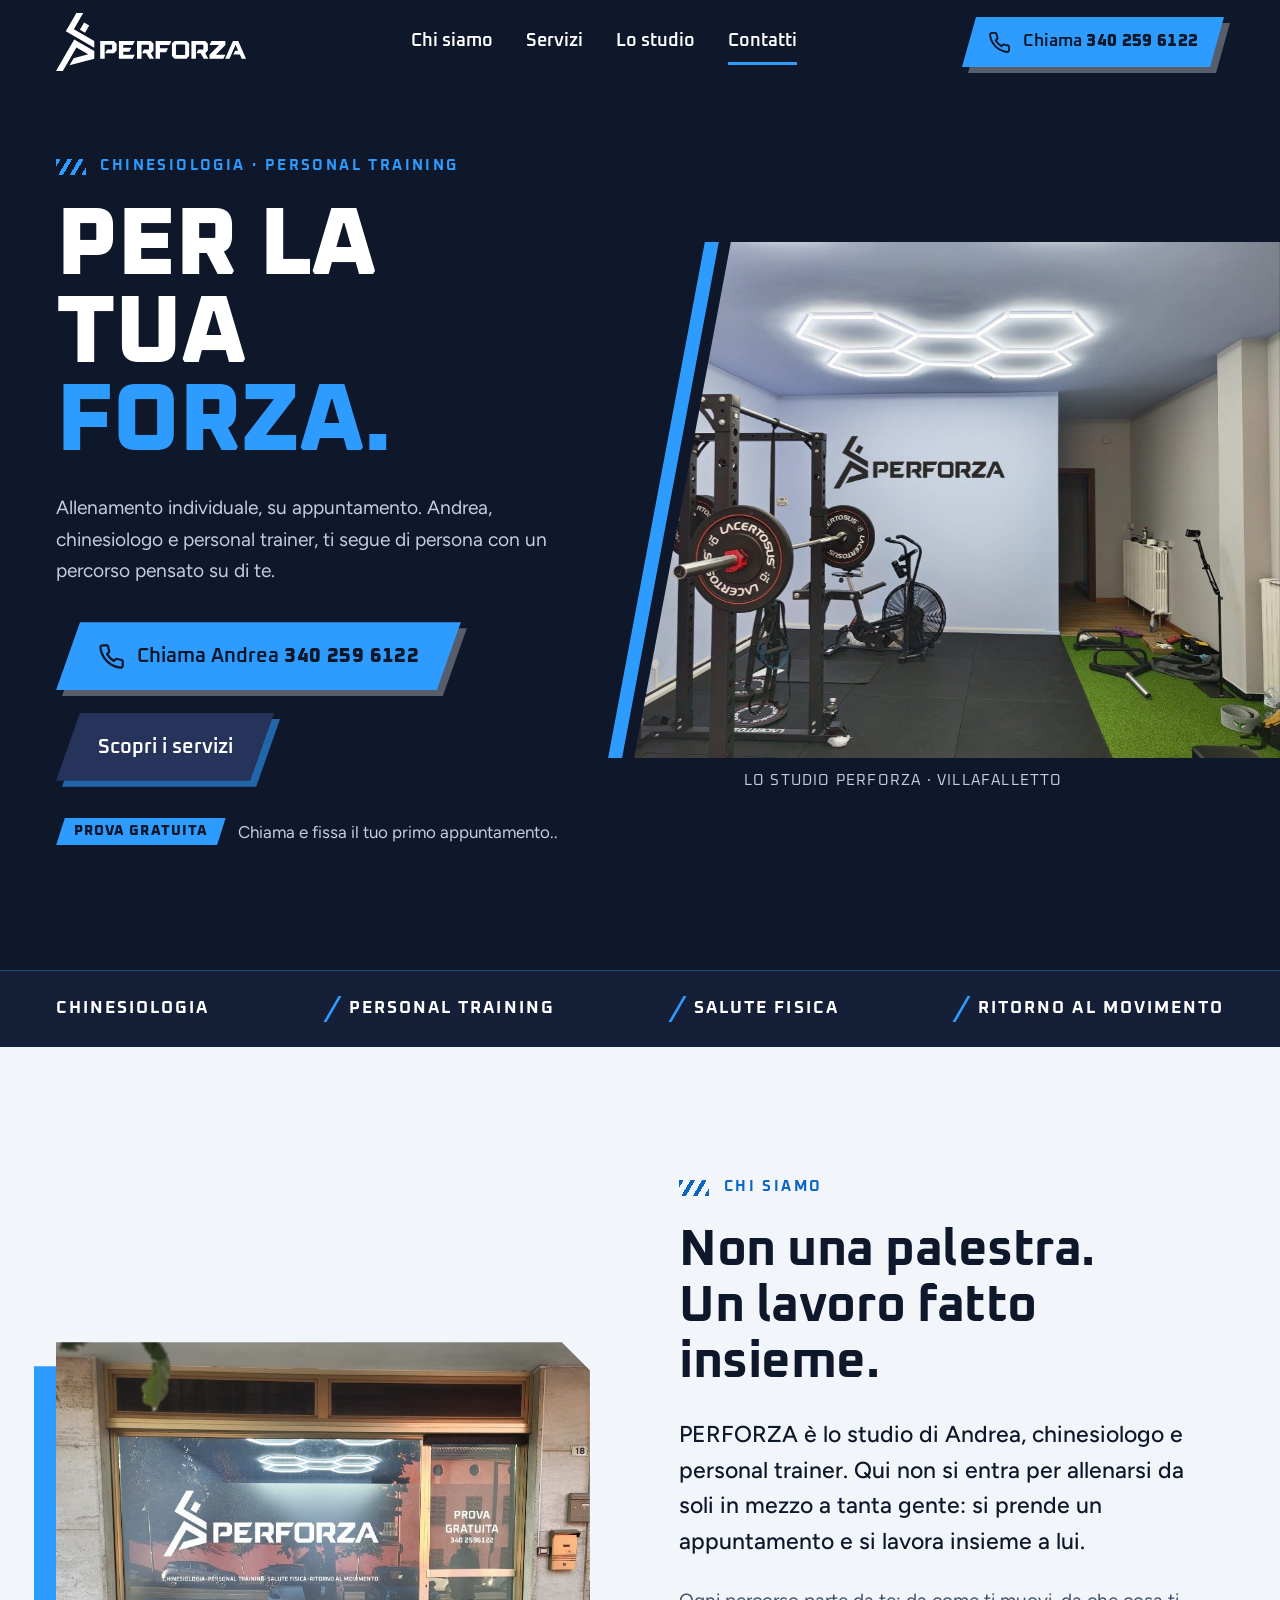
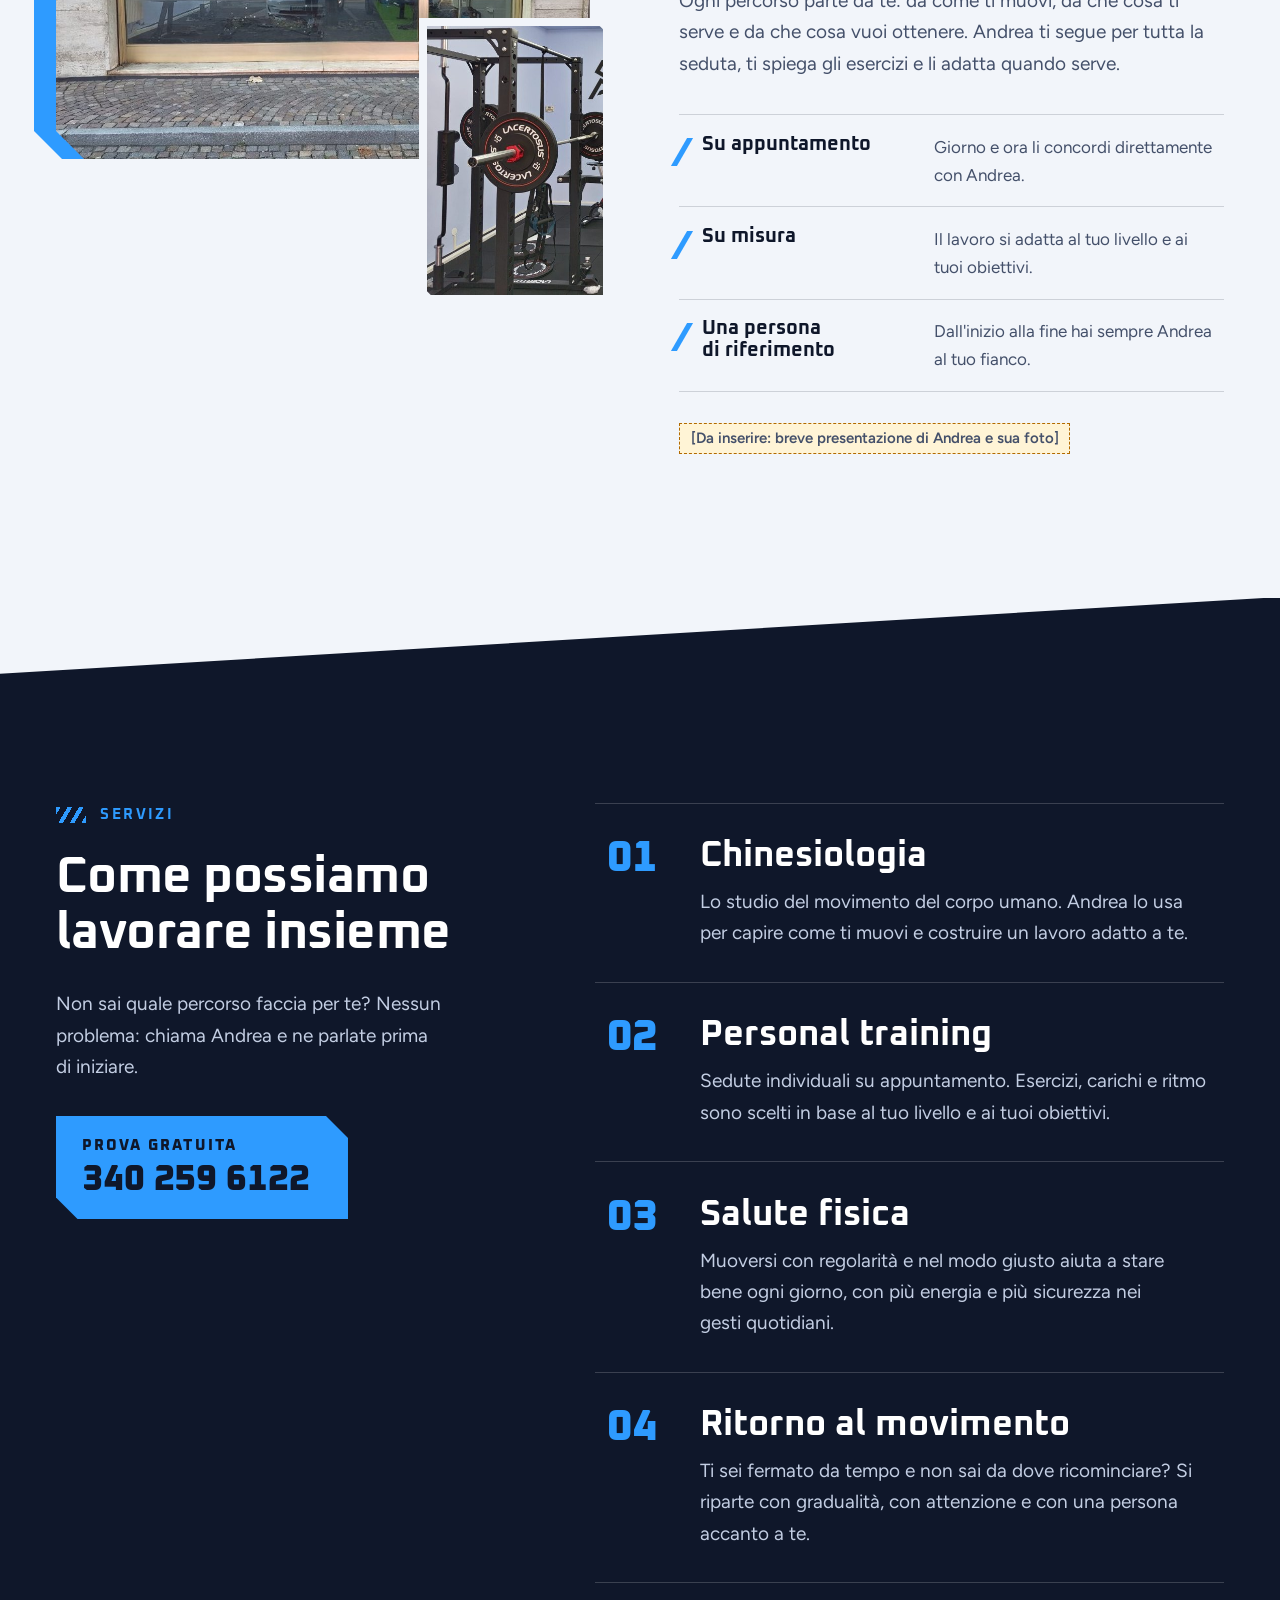
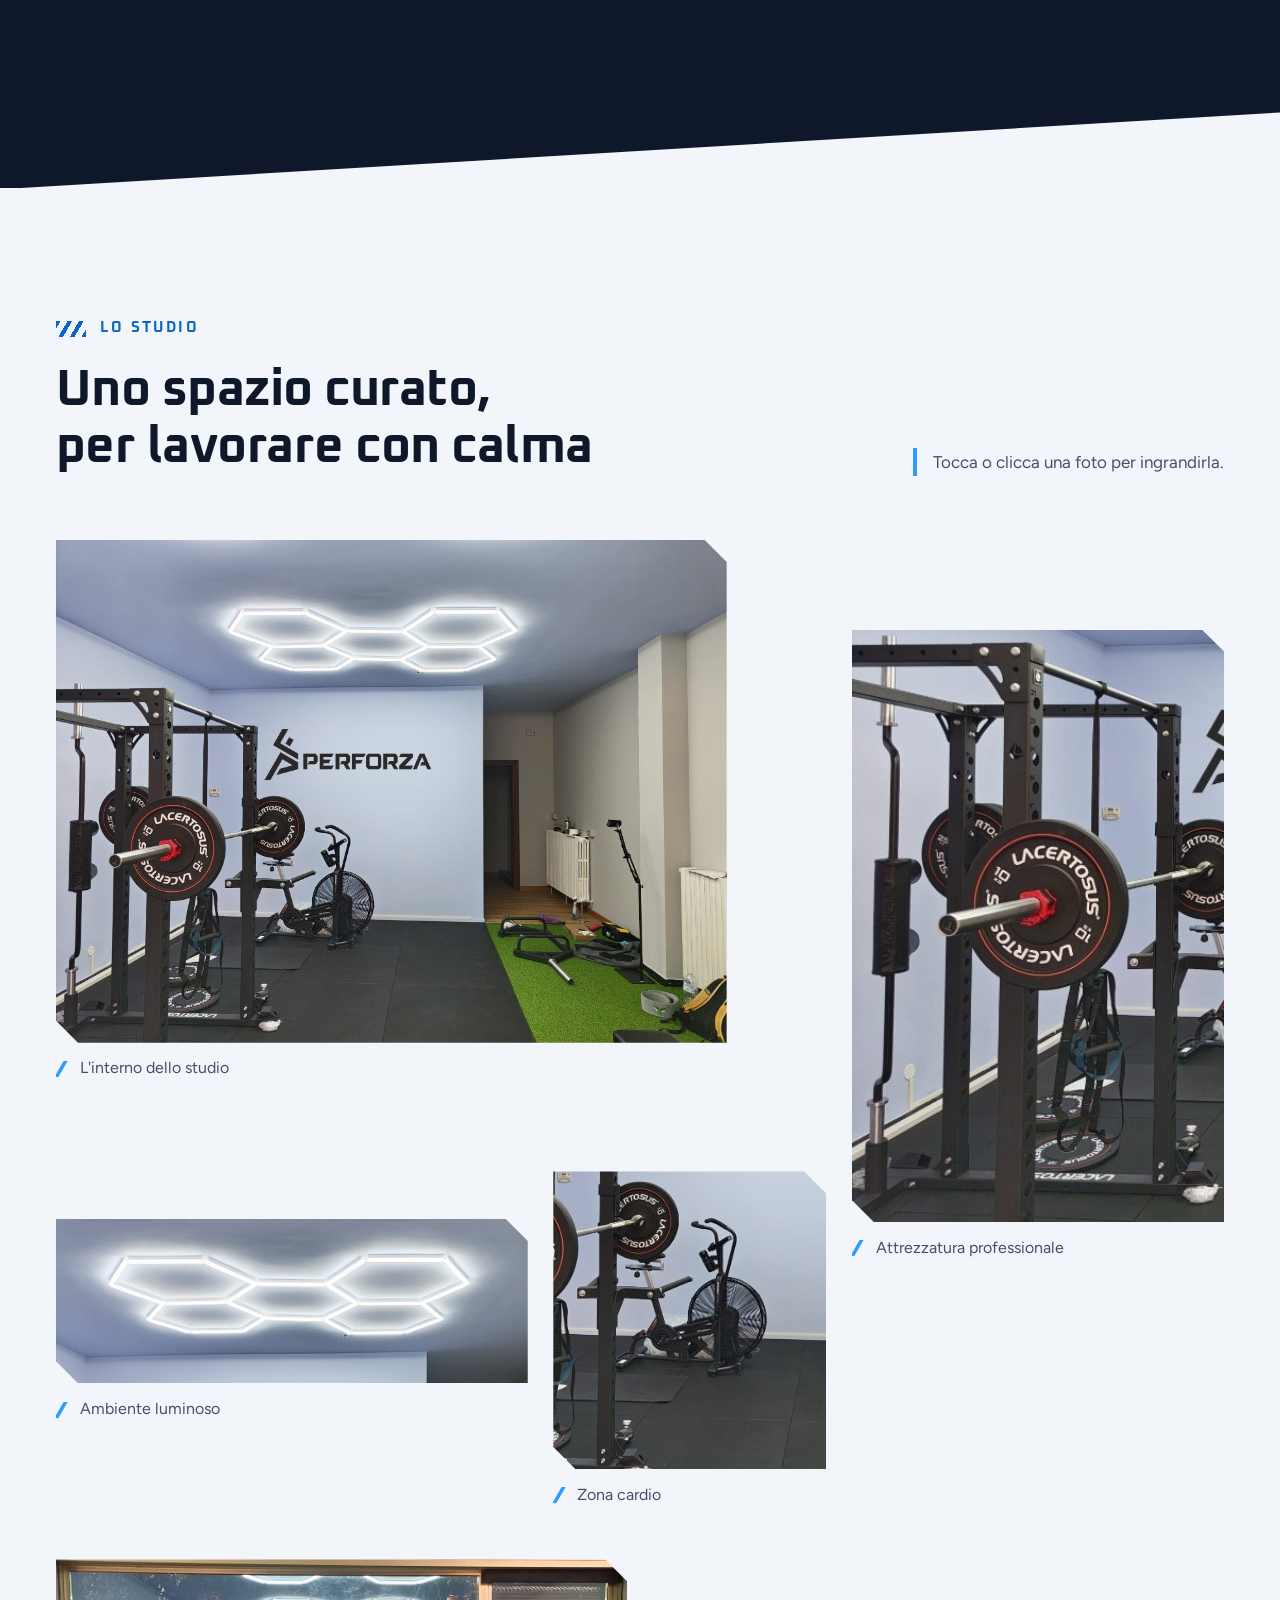
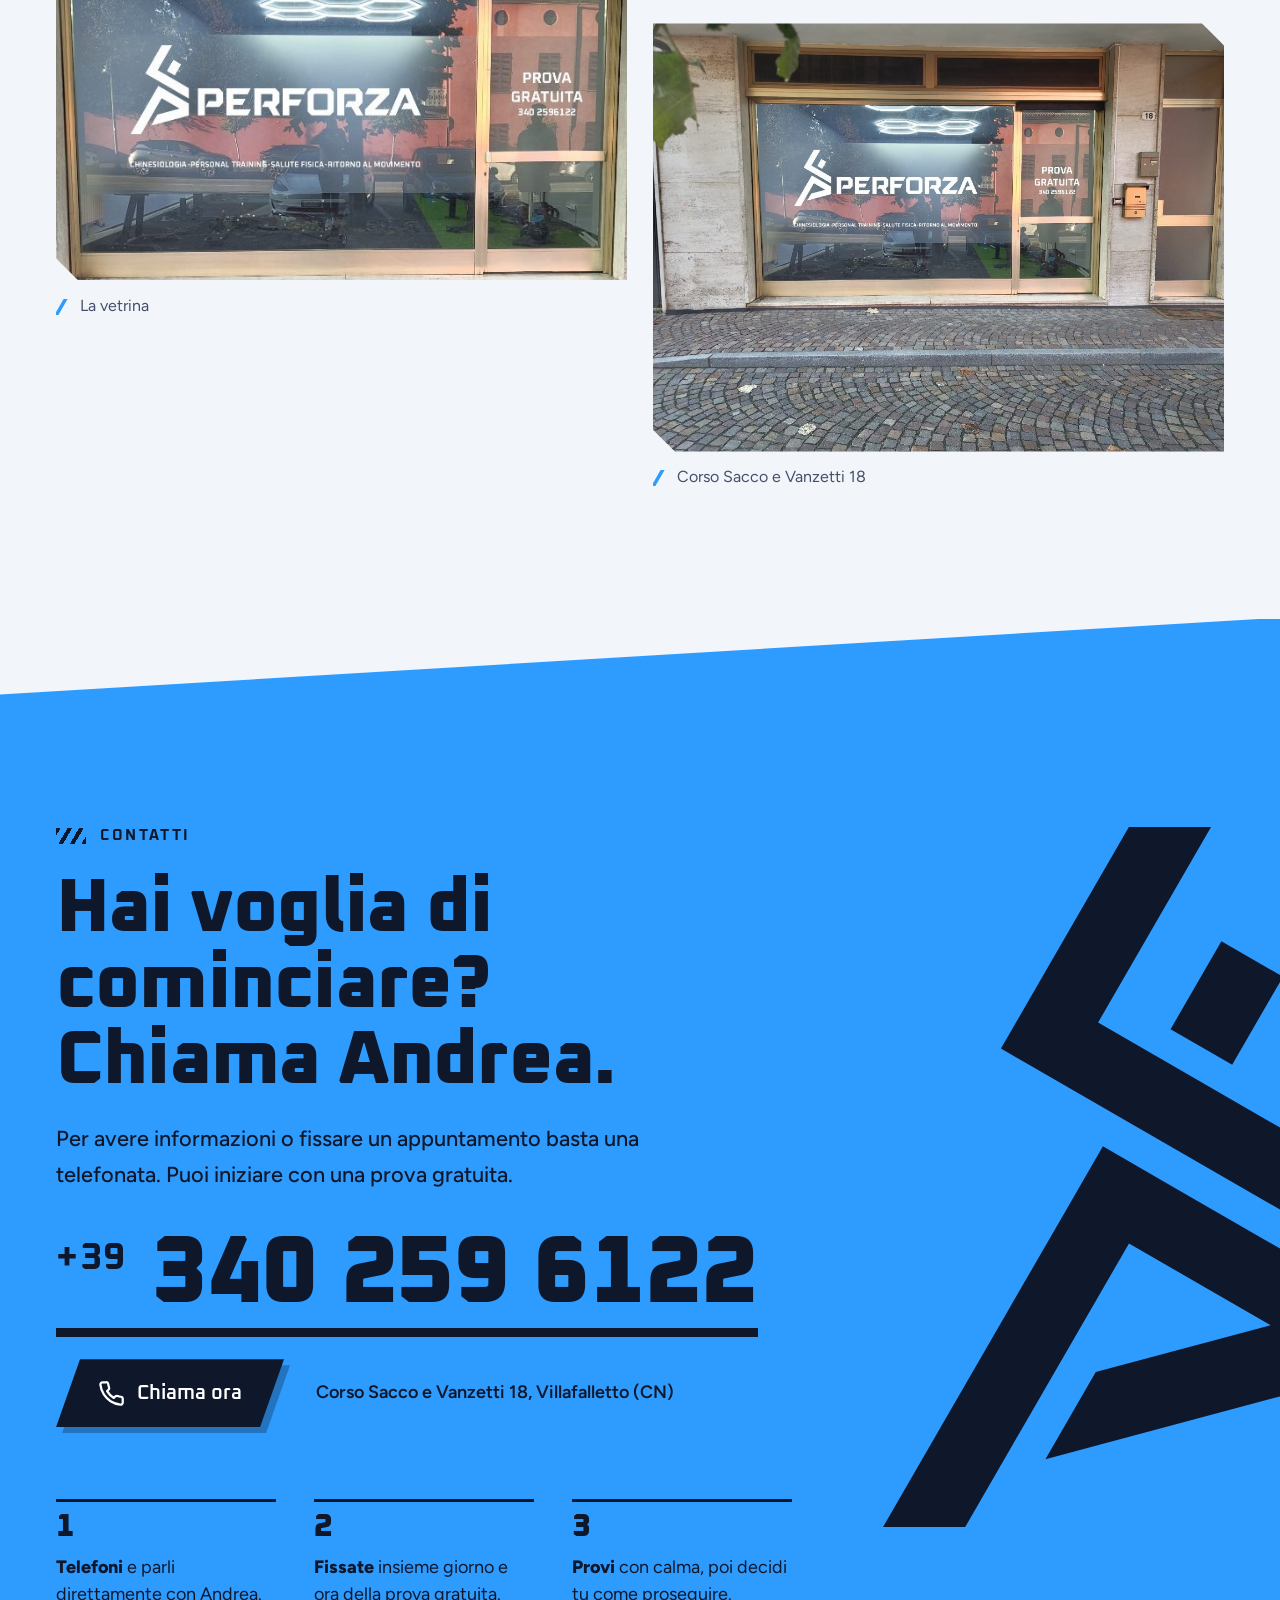
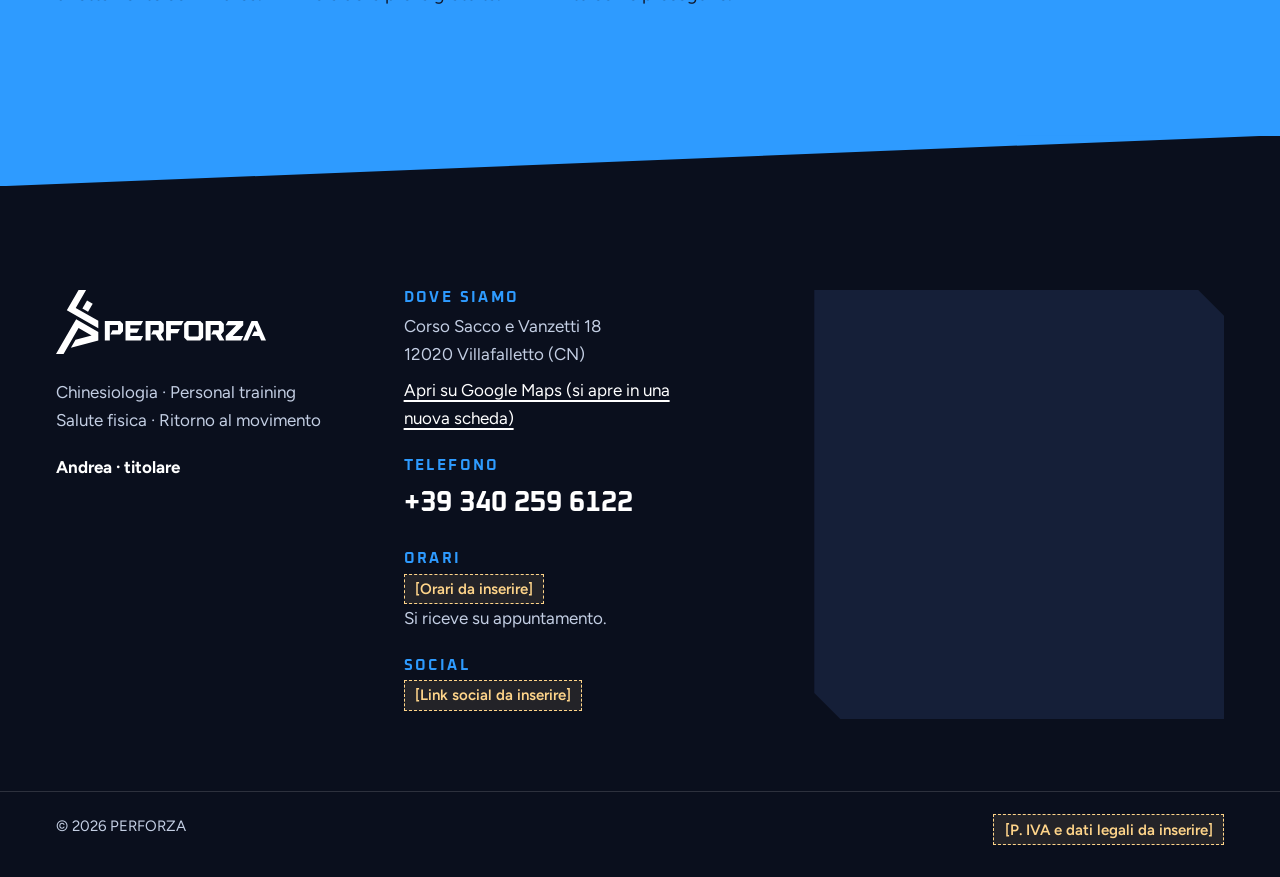
==== perforza-website/index.html @ 259f05bd "TEST Auto Upload - Cloudflare" ====
<!DOCTYPE html>
<html lang="it">
<head>
  <meta charset="utf-8">
  <meta name="viewport" content="width=device-width, initial-scale=1">

  <title>PERFORZA · Personal training e chinesiologia a Villafalletto (CN)</title>
  <meta name="description" content="PERFORZA è lo studio di Andrea, chinesiologo e personal trainer a Villafalletto (CN). Allenamento individuale su appuntamento. Chiama il 340 259 6122 per una prova gratuita.">
  <meta name="theme-color" content="#0F172A">

  <!-- Open Graph. TODO: quando il sito è online, sostituire con l'indirizzo completo (https://...) dell'immagine -->
  <meta property="og:type" content="website">
  <meta property="og:locale" content="it_IT">
  <meta property="og:site_name" content="PERFORZA">
  <meta property="og:title" content="PERFORZA · Personal training e chinesiologia a Villafalletto">
  <meta property="og:description" content="Allenamento individuale su appuntamento con Andrea. Chiama il 340 259 6122 per una prova gratuita.">
  <meta property="og:image" content="assets/images/interno-completo.jpg">

  <script>document.documentElement.classList.add("js");</script>
  <link rel="icon" type="image/svg+xml" href="assets/icons/favicon.svg">

  <!-- Font in locale (Oxanium = font del marchio, Figtree = testi lunghi) -->
  <link rel="stylesheet" href="css/style.css">

  <!-- Dati strutturati per Google: contengono SOLO informazioni presenti sul biglietto da visita -->
  <script type="application/ld+json">
  {
    "@context": "https://schema.org",
    "@type": "LocalBusiness",
    "name": "PERFORZA",
    "description": "Chinesiologia, personal training, salute fisica e ritorno al movimento.",
    "telephone": "+39 340 259 6122",
    "address": {
      "@type": "PostalAddress",
      "streetAddress": "Corso Sacco e Vanzetti 18",
      "postalCode": "12020",
      "addressLocality": "Villafalletto",
      "addressRegion": "CN",
      "addressCountry": "IT"
    }
  }
  </script>
</head>

<body>
  <a class="skip-link" href="#contenuto">Vai al contenuto</a>

  <!-- ============================================================
       INTESTAZIONE
       ============================================================ -->
  <header class="site-header" id="site-header">
    <div class="site-header__inner container">
      <a class="site-header__logo" href="#top" aria-label="PERFORZA – torna all'inizio della pagina">
        <img src="assets/images/logo-full-white.svg" alt="PERFORZA" width="212" height="65">
      </a>

      <nav class="site-nav" id="site-nav" aria-label="Menu principale">
        <ul class="site-nav__list">
          <li><a href="#chi-sono">Chi siamo</a></li>
          <li><a href="#servizi">Servizi</a></li>
          <li><a href="#galleria">Lo studio</a></li>
          <li><a href="#contatti">Contatti</a></li>
        </ul>
      </nav>

      <a class="site-header__call btn btn--small" href="tel:+393402596122">
        <svg class="icon" viewBox="0 0 24 24" aria-hidden="true"><path d="M22 16.92v3a2 2 0 0 1-2.18 2 19.79 19.79 0 0 1-8.63-3.07 19.5 19.5 0 0 1-6-6 19.79 19.79 0 0 1-3.07-8.67A2 2 0 0 1 4.11 2h3a2 2 0 0 1 2 1.72c.13.96.36 1.9.7 2.81a2 2 0 0 1-.45 2.11L8.09 9.91a16 16 0 0 0 6 6l1.27-1.27a2 2 0 0 1 2.11-.45c.91.34 1.85.57 2.81.7A2 2 0 0 1 22 16.92z"/></svg>
        <span>Chiama <strong>340 259 6122</strong></span>
      </a>

      <button class="menu-toggle" type="button" aria-expanded="false" aria-controls="site-nav">
        <span class="menu-toggle__label">Menu</span>
        <span class="menu-toggle__bars" aria-hidden="true"><i></i><i></i></span>
      </button>
    </div>
  </header>

  <main id="contenuto">

    <!-- ============================================================
         01 · HERO
         ============================================================ -->
    <section class="hero" id="top" aria-labelledby="hero-title">
      <div class="hero__inner container">

        <div class="hero__text">
          <p class="eyebrow hero__anim" style="--d:.1s">Chinesiologia · Personal training</p>

          <h1 class="hero__title" id="hero-title">
            <span class="visually-hidden">PERFORZA – </span>
            <span class="hero__line hero__anim" style="--d:.2s">Per la</span>
            <span class="hero__line hero__anim" style="--d:.3s">tua</span>
            <span class="hero__line hero__line--accent hero__anim" style="--d:.4s">forza.</span>
          </h1>

          <p class="hero__lead hero__anim" style="--d:.55s">
            Allenamento individuale, su appuntamento. Andrea, chinesiologo e personal trainer,
            ti segue di persona con un percorso pensato su di te.
          </p>

          <div class="hero__actions hero__anim" style="--d:.7s">
            <a class="btn btn--primary btn--large" href="tel:+393402596122">
              <svg class="icon" viewBox="0 0 24 24" aria-hidden="true"><path d="M22 16.92v3a2 2 0 0 1-2.18 2 19.79 19.79 0 0 1-8.63-3.07 19.5 19.5 0 0 1-6-6 19.79 19.79 0 0 1-3.07-8.67A2 2 0 0 1 4.11 2h3a2 2 0 0 1 2 1.72c.13.96.36 1.9.7 2.81a2 2 0 0 1-.45 2.11L8.09 9.91a16 16 0 0 0 6 6l1.27-1.27a2 2 0 0 1 2.11-.45c.91.34 1.85.57 2.81.7A2 2 0 0 1 22 16.92z"/></svg>
              <span>Chiama Andrea <strong>340 259 6122</strong></span>
            </a>
            <a class="btn btn--ghost btn--large" href="#servizi">Scopri i servizi</a>
          </div>

          <p class="hero__note hero__anim" style="--d:.85s">
            <span class="tag">Prova gratuita</span>
            Chiama e fissa il tuo primo appuntamento..
          </p>
        </div>

        <figure class="hero__media hero__anim hero__anim--media" style="--d:.3s">
          <div class="hero__frame">
            <img src="assets/images/interno-completo.jpg"
                 alt="L'interno dello studio PERFORZA: pareti chiare con il logo, rack con bilanciere, bike ad aria e luci esagonali a soffitto"
                 width="1030" height="772" fetchpriority="high">
          </div>
          <figcaption>Lo studio PERFORZA · Villafalletto</figcaption>
        </figure>
      </div>
    </section>

    <!-- Fascia con le 4 aree di lavoro (dal biglietto da visita) -->
    <div class="strip" aria-label="Di cosa ci occupiamo">
      <ul class="strip__list container">
        <li>Chinesiologia</li>
        <li>Personal training</li>
        <li>Salute fisica</li>
        <li>Ritorno al movimento</li>
      </ul>
    </div>

    <!-- ============================================================
         02 · CHI SIAMO
         ============================================================ -->
    <section class="section about" id="chi-sono" aria-labelledby="about-title">
      <div class="container about__grid">

        <div class="about__media">
          <figure class="about__photo about__photo--main frame reveal-img">
            <img src="assets/images/esterno-ingresso.jpg"
                 alt="La vetrina dello studio PERFORZA in Corso Sacco e Vanzetti 18, con il logo sul vetro e la scritta Prova gratuita"
                 width="820" height="640" loading="lazy">
          </figure>
          <figure class="about__photo about__photo--inset frame reveal-img" style="--delay:.15s">
            <img src="assets/images/dettaglio-rack.jpg"
                 alt="Dettaglio del rack con un bilanciere e i dischi dello studio"
                 width="350" height="557" loading="lazy">
          </figure>
          <span class="about__stripe" aria-hidden="true"></span>
        </div>

        <div class="about__text">
          <p class="eyebrow reveal">Chi siamo</p>
          <h2 class="section-title reveal" id="about-title">Non una palestra.<br>Un lavoro fatto insieme.</h2>

          <p class="lead reveal">
            PERFORZA è lo studio di Andrea, chinesiologo e personal trainer.
            Qui non si entra per allenarsi da soli in mezzo a tanta gente:
            si prende un appuntamento e si lavora insieme a lui.
          </p>
          <p class="reveal">
            Ogni percorso parte da te: da come ti muovi, da che cosa ti serve e da che cosa
            vuoi ottenere. Andrea ti segue per tutta la seduta, ti spiega gli esercizi e li adatta quando serve.
          </p>

          <ul class="principles">
            <li class="reveal">
              <h3>Su appuntamento</h3>
              <p>Giorno e ora li concordi direttamente con Andrea.</p>
            </li>
            <li class="reveal">
              <h3>Su misura</h3>
              <p>Il lavoro si adatta al tuo livello e ai tuoi obiettivi.</p>
            </li>
            <li class="reveal">
              <h3>Una persona di riferimento</h3>
              <p>Dall'inizio alla fine hai sempre Andrea al tuo fianco.</p>
            </li>
          </ul>

          <!-- PLACEHOLDER: sostituire con la presentazione di Andrea e una sua foto (formazione, esperienza) -->
          <p class="placeholder reveal">[Da inserire: breve presentazione di Andrea e sua foto]</p>
        </div>
      </div>
    </section>

    <!-- ============================================================
         03 · SERVIZI
         ============================================================ -->
    <section class="section services cut-top cut-bottom" id="servizi" aria-labelledby="services-title">
      <div class="container services__grid">

        <div class="services__intro">
          <p class="eyebrow reveal">Servizi</p>
          <h2 class="section-title reveal" id="services-title">Come possiamo lavorare insieme</h2>
          <p class="reveal">
            Non sai quale percorso faccia per te? Nessun problema:
            chiama Andrea e ne parlate prima di iniziare.
          </p>
          <a class="services__trial reveal" href="tel:+393402596122">
            <span class="services__trial-label">Prova gratuita</span>
            <span class="services__trial-number">340 259 6122</span>
          </a>
        </div>

        <!-- NOTA: i testi dei servizi sono bozze generali. Da verificare/modificare con Andrea. -->
        <ol class="services__list">
          <li class="service reveal">
            <span class="service__num" aria-hidden="true">01</span>
            <div class="service__body">
              <h3>Chinesiologia</h3>
              <p>Lo studio del movimento del corpo umano. Andrea lo usa per capire come ti muovi e costruire un lavoro adatto a te.</p>
            </div>
          </li>
          <li class="service reveal">
            <span class="service__num" aria-hidden="true">02</span>
            <div class="service__body">
              <h3>Personal training</h3>
              <p>Sedute individuali su appuntamento. Esercizi, carichi e ritmo sono scelti in base al tuo livello e ai tuoi obiettivi.</p>
            </div>
          </li>
          <li class="service reveal">
            <span class="service__num" aria-hidden="true">03</span>
            <div class="service__body">
              <h3>Salute fisica</h3>
              <p>Muoversi con regolarità e nel modo giusto aiuta a stare bene ogni giorno, con più energia e più sicurezza nei gesti quotidiani.</p>
            </div>
          </li>
          <li class="service reveal">
            <span class="service__num" aria-hidden="true">04</span>
            <div class="service__body">
              <h3>Ritorno al movimento</h3>
              <p>Ti sei fermato da tempo e non sai da dove ricominciare? Si riparte con gradualità, con attenzione e con una persona accanto a te.</p>
            </div>
          </li>
        </ol>
      </div>
    </section>

    <!-- ============================================================
         04 · GALLERIA
         ============================================================ -->
    <section class="section gallery" id="galleria" aria-labelledby="gallery-title">
      <div class="container">
        <header class="gallery__head">
          <div>
            <p class="eyebrow reveal">Lo studio</p>
            <h2 class="section-title reveal" id="gallery-title">Uno spazio curato,<br>per lavorare con calma</h2>
          </div>
          <p class="gallery__hint reveal">Tocca o clicca una foto per ingrandirla.</p>
        </header>

        <ul class="gallery__grid">
          <li class="g-item g-item--1 reveal-img">
            <button class="g-btn" type="button" data-type="image"
                    data-src="assets/images/interno-completo.jpg"
                    data-caption="L'interno dello studio PERFORZA">
              <img src="assets/images/interno-completo.jpg" alt="Interno dello studio: rack, bike ad aria, logo sulla parete e luci a soffitto" width="1030" height="772" loading="lazy">
              <span class="g-btn__label">Ingrandisci</span>
            </button>
            <p class="g-caption">L'interno dello studio</p>
          </li>

          <li class="g-item g-item--2 reveal-img" style="--delay:.1s">
            <button class="g-btn" type="button" data-type="image"
                    data-src="assets/images/dettaglio-rack.jpg"
                    data-caption="Il rack con bilanciere e dischi">
              <img src="assets/images/dettaglio-rack.jpg" alt="Il rack con un bilanciere carico di dischi" width="350" height="557" loading="lazy">
              <span class="g-btn__label">Ingrandisci</span>
            </button>
            <p class="g-caption">Attrezzatura professionale</p>
          </li>

          <li class="g-item g-item--3 reveal-img">
            <button class="g-btn" type="button" data-type="image"
                    data-src="assets/images/dettaglio-luci.jpg"
                    data-caption="Le luci esagonali a soffitto">
              <img src="assets/images/dettaglio-luci.jpg" alt="Le luci esagonali bianche sul soffitto dello studio" width="580" height="202" loading="lazy">
              <span class="g-btn__label">Ingrandisci</span>
            </button>
            <p class="g-caption">Ambiente luminoso</p>
          </li>

          <li class="g-item g-item--4 reveal-img" style="--delay:.1s">
            <button class="g-btn" type="button" data-type="image"
                    data-src="assets/images/dettaglio-airbike.jpg"
                    data-caption="La bike ad aria accanto al rack">
              <img src="assets/images/dettaglio-airbike.jpg" alt="La bike ad aria accanto al rack, sul pavimento in gomma" width="330" height="360" loading="lazy">
              <span class="g-btn__label">Ingrandisci</span>
            </button>
            <p class="g-caption">Zona cardio</p>
          </li>

          <li class="g-item g-item--5 reveal-img">
            <button class="g-btn" type="button" data-type="image"
                    data-src="assets/images/dettaglio-logo-vetrina.jpg"
                    data-caption="La vetrina con il logo PERFORZA">
              <img src="assets/images/dettaglio-logo-vetrina.jpg" alt="Il logo PERFORZA sulla vetrina, con le scritte Chinesiologia, Personal training, Salute fisica, Ritorno al movimento" width="650" height="365" loading="lazy">
              <span class="g-btn__label">Ingrandisci</span>
            </button>
            <p class="g-caption">La vetrina</p>
          </li>

          <li class="g-item g-item--6 reveal-img" style="--delay:.1s">
            <button class="g-btn" type="button" data-type="image"
                    data-src="assets/images/esterno-vetrina.jpg"
                    data-caption="L'ingresso in Corso Sacco e Vanzetti 18, Villafalletto">
              <img src="assets/images/esterno-vetrina.jpg" alt="L'ingresso dello studio in Corso Sacco e Vanzetti 18" width="1030" height="772" loading="lazy">
              <span class="g-btn__label">Ingrandisci</span>
            </button>
            <p class="g-caption">Corso Sacco e Vanzetti 18</p>
          </li>

          <!--
            VIDEO (modello pronto all'uso).
            1) Copia il file in assets/videos/ (meglio .mp4, formato H.264)
            2) Aggiungi una copertina in assets/images/
            3) Togli i commenti e correggi i testi. Si apre nella finestra ingrandita e si riproduce direttamente nella pagina.

          <li class="g-item g-item--video reveal-img">
            <button class="g-btn" type="button" data-type="video"
                    data-src="assets/videos/NOME-VIDEO.mp4"
                    data-caption="Descrizione del video">
              <img src="assets/images/COPERTINA-VIDEO.jpg" alt="Anteprima del video: descrizione" width="1280" height="720" loading="lazy">
              <span class="g-btn__label">Guarda il video</span>
            </button>
            <p class="g-caption">Descrizione del video</p>
          </li>
          -->
        </ul>
      </div>
    </section>

    <!-- ============================================================
         05 · CONTATTI
         ============================================================ -->
    <section class="section contact cut-top" id="contatti" aria-labelledby="contact-title">
      <img class="contact__symbol" src="assets/images/logo-symbol-navy.svg" alt="" width="84" height="128" aria-hidden="true">

      <div class="container contact__inner">
        <p class="eyebrow eyebrow--dark reveal">Contatti</p>
        <h2 class="contact__title reveal" id="contact-title">Hai voglia di cominciare? Chiama Andrea.</h2>
        <p class="contact__lead reveal">
          Per avere informazioni o fissare un appuntamento basta una telefonata.
          Puoi iniziare con una prova gratuita.
        </p>

        <a class="contact__number reveal" href="tel:+393402596122" aria-label="Chiama il numero +39 340 259 6122">
          <small>+39</small> 340 259 6122
        </a>

        <div class="contact__actions reveal">
          <a class="btn btn--dark btn--large" href="tel:+393402596122">
            <svg class="icon" viewBox="0 0 24 24" aria-hidden="true"><path d="M22 16.92v3a2 2 0 0 1-2.18 2 19.79 19.79 0 0 1-8.63-3.07 19.5 19.5 0 0 1-6-6 19.79 19.79 0 0 1-3.07-8.67A2 2 0 0 1 4.11 2h3a2 2 0 0 1 2 1.72c.13.96.36 1.9.7 2.81a2 2 0 0 1-.45 2.11L8.09 9.91a16 16 0 0 0 6 6l1.27-1.27a2 2 0 0 1 2.11-.45c.91.34 1.85.57 2.81.7A2 2 0 0 1 22 16.92z"/></svg>
            <span>Chiama ora</span>
          </a>
          <p class="contact__where">
            Corso Sacco e Vanzetti 18, Villafalletto (CN)
          </p>
        </div>

        <ol class="contact__steps reveal">
          <li><strong>Telefoni</strong> e parli direttamente con Andrea.</li>
          <li><strong>Fissate</strong> insieme giorno e ora della prova gratuita.</li>
          <li><strong>Provi</strong> con calma, poi decidi tu come proseguire.</li>
        </ol>
      </div>
    </section>

  </main>

  <!-- ============================================================
       06 · FOOTER
       ============================================================ -->
  <footer class="site-footer" id="footer">
    <div class="container site-footer__grid">

      <div class="site-footer__brand">
        <img src="assets/images/logo-full-white.svg" alt="PERFORZA" width="212" height="65" loading="lazy">
        <p>Chinesiologia · Personal training<br>Salute fisica · Ritorno al movimento</p>
        <p class="site-footer__owner">Andrea · titolare</p>
      </div>

      <div class="site-footer__info">
        <h2 class="site-footer__heading">Dove siamo</h2>
        <p>
          Corso Sacco e Vanzetti 18<br>
          12020 Villafalletto (CN)
        </p>
        <p>
          <a class="text-link" href="https://www.google.com/maps/search/?api=1&amp;query=Corso+Sacco+e+Vanzetti+18+12020+Villafalletto+CN" target="_blank" rel="noopener">Apri su Google Maps (si apre in una nuova scheda)</a>
        </p>

        <h2 class="site-footer__heading">Telefono</h2>
        <p><a class="text-link text-link--big" href="tel:+393402596122">+39 340 259 6122</a></p>

        <h2 class="site-footer__heading">Orari</h2>
        <!-- PLACEHOLDER: inserire gli orari reali -->
        <p><span class="placeholder">[Orari da inserire]</span><br>Si riceve su appuntamento.</p>

        <h2 class="site-footer__heading">Social</h2>
        <!-- PLACEHOLDER: inserire i link a Instagram / Facebook quando disponibili -->
        <p><span class="placeholder">[Link social da inserire]</span></p>
      </div>

      <div class="site-footer__map">
        <iframe
          title="Mappa: PERFORZA, Corso Sacco e Vanzetti 18, Villafalletto"
          src="https://www.google.com/maps?q=Corso+Sacco+e+Vanzetti+18,+12020+Villafalletto+CN&amp;output=embed"
          loading="lazy" referrerpolicy="no-referrer-when-downgrade" allowfullscreen></iframe>
      </div>
    </div>

    <div class="container site-footer__legal">
      <p>© <span id="year">2026</span> PERFORZA</p>
      <!-- PLACEHOLDER: inserire Partita IVA / dati legali -->
      <p><span class="placeholder">[P. IVA e dati legali da inserire]</span></p>
    </div>
  </footer>

  <!-- Barra di chiamata fissa, solo su smartphone -->
  <a class="call-bar" id="call-bar" href="tel:+393402596122">
    <svg class="icon" viewBox="0 0 24 24" aria-hidden="true"><path d="M22 16.92v3a2 2 0 0 1-2.18 2 19.79 19.79 0 0 1-8.63-3.07 19.5 19.5 0 0 1-6-6 19.79 19.79 0 0 1-3.07-8.67A2 2 0 0 1 4.11 2h3a2 2 0 0 1 2 1.72c.13.96.36 1.9.7 2.81a2 2 0 0 1-.45 2.11L8.09 9.91a16 16 0 0 0 6 6l1.27-1.27a2 2 0 0 1 2.11-.45c.91.34 1.85.57 2.81.7A2 2 0 0 1 22 16.92z"/></svg>
    <span>Chiama Andrea <strong>340 259 6122</strong></span>
  </a>

  <!-- Finestra per ingrandire foto e video -->
  <dialog class="lightbox" id="lightbox" aria-label="Foto ingrandita">
    <div class="lightbox__stage" id="lightbox-stage"></div>
    <p class="lightbox__caption" id="lightbox-caption"></p>
    <button class="lightbox__btn lightbox__close" type="button" id="lightbox-close">Chiudi</button>
    <button class="lightbox__btn lightbox__prev" type="button" id="lightbox-prev" aria-label="Foto precedente">&#8592;</button>
    <button class="lightbox__btn lightbox__next" type="button" id="lightbox-next" aria-label="Foto successiva">&#8594;</button>
  </dialog>

  <script src="js/main.js" defer></script>
</body>
</html>
---- perforza-website/css/style.css ----
/* ==========================================================================
   PERFORZA · foglio di stile
   Identità: Deep Navy #0F172A · Blue Force #2E9BFF · font Oxanium (marchio)
   Motivo grafico: le linee oblique a 60° del logo e gli angoli "tagliati"
   delle lettere → usati per cornici, pulsanti e margini delle sezioni.

   INDICE
   01 Variabili e base
   02 Utilità
   03 Pulsanti
   04 Intestazione e menu
   05 Hero + fascia servizi
   06 Elementi comuni di sezione
   07 Chi siamo
   08 Servizi
   09 Galleria
   10 Contatti
   11 Footer
   12 Barra chiamata (mobile) e lightbox
   13 Animazioni di comparsa
   14 Adattamenti schermo
   15 Movimento ridotto
   ========================================================================== */


/* 01 · VARIABILI E BASE
   ========================================================================== */
@font-face {
  font-family: "Oxanium";
  src: url("../assets/fonts/oxanium-latin-wght-normal.woff2") format("woff2");
  font-weight: 200 800;
  font-style: normal;
  font-display: swap;
}
@font-face {
  font-family: "Figtree";
  src: url("../assets/fonts/figtree-latin-wght-normal.woff2") format("woff2");
  font-weight: 300 900;
  font-style: normal;
  font-display: swap;
}

:root {
  /* Colori del marchio */
  --navy: #0F172A;
  --navy-deep: #0A0F1D;
  --navy-800: #151F38;
  --blue: #2E9BFF;
  --blue-deep: #0A66C2;      /* blu più scuro: per testi su sfondo chiaro (contrasto 5.7:1) */
  --paper: #F2F5FA;
  --white: #FFFFFF;
  --ink: var(--navy);
  --ink-soft: #44506A;
  --on-dark-soft: #C3CEE3;

  /* Font */
  --font-display: "Oxanium", "Segoe UI", system-ui, sans-serif;
  --font-body: "Figtree", "Segoe UI", system-ui, -apple-system, sans-serif;

  /* Spazi e misure */
  --pad: clamp(20px, 5vw, 56px);
  --max: 1240px;
  --header-h: 84px;
  --ch: 28px;                /* "taglio" degli angoli delle immagini */
  --focus: var(--white);

  --ease: cubic-bezier(.2, .7, .2, 1);
}

*,
*::before,
*::after { box-sizing: border-box; }

html {
  -webkit-text-size-adjust: 100%;
  scroll-padding-top: calc(var(--header-h) + 8px);
}
@media (prefers-reduced-motion: no-preference) {
  html { scroll-behavior: smooth; }
}

body {
  margin: 0;
  font-family: var(--font-body);
  font-size: 1.1875rem;       /* 19px: comodo da leggere per tutti */
  line-height: 1.65;
  color: var(--ink);
  background: var(--navy);
  overflow-x: hidden;
  -webkit-font-smoothing: antialiased;
}

img, svg, iframe { display: block; max-width: 100%; }
img { height: auto; }

h1, h2, h3 {
  margin: 0;
  font-family: var(--font-display);
  line-height: 1.1;
  text-wrap: balance;
}
p { margin: 0 0 1.1em; text-wrap: pretty; }
ul, ol { margin: 0; padding: 0; list-style: none; }
address { font-style: normal; }

a { color: inherit; }
a:focus-visible,
button:focus-visible {
  outline: 3px solid var(--focus);
  outline-offset: 4px;
}


/* 02 · UTILITÀ
   ========================================================================== */
.container {
  width: 100%;
  max-width: calc(var(--max) + 2 * var(--pad));
  margin-inline: auto;
  padding-inline: var(--pad);
}

.visually-hidden {
  position: absolute !important;
  width: 1px; height: 1px;
  overflow: hidden;
  clip: rect(0 0 0 0);
  white-space: nowrap;
}

.skip-link {
  position: fixed;
  top: -140px; left: 12px;
  z-index: 200;
  padding: .9rem 1.4rem;
  background: var(--white);
  color: var(--navy);
  font-weight: 700;
}
.skip-link:focus { top: 12px; }

.icon {
  width: 1.35em; height: 1.35em;
  flex: none;
  fill: none;
  stroke: currentColor;
  stroke-width: 2;
  stroke-linecap: round;
  stroke-linejoin: round;
}

/* Segnaposto: informazioni ancora da fornire */
.placeholder {
  display: inline-block;
  padding: .2rem .65rem;
  border: 1.5px dashed #B26A00;
  background: #FFF4D6;
  color: #6B3F00;
  font-size: .9375rem;
  font-weight: 600;
  line-height: 1.5;
}

/* Piccola etichetta obliqua */
.tag {
  display: inline-block;
  padding: .15rem 1.1rem;
  background: var(--blue);
  color: var(--navy);
  font-family: var(--font-display);
  font-size: .875rem;
  font-weight: 800;
  letter-spacing: .08em;
  text-transform: uppercase;
  clip-path: polygon(9px 0, 100% 0, calc(100% - 9px) 100%, 0 100%);
}

/* Cornice con angoli tagliati (come le lettere del marchio) */
.frame {
  clip-path: polygon(0 0, calc(100% - var(--ch)) 0, 100% var(--ch), 100% 100%, var(--ch) 100%, 0 calc(100% - var(--ch)));
}


/* 03 · PULSANTI
   Forma a parallelogramma + "ombra" che si chiude quando si passa sopra.
   La forma sta nei pseudo-elementi così il contorno di focus resta visibile.
   ========================================================================== */
.btn {
  --sl: 20px;
  --btn-bg: var(--blue);
  --btn-fg: var(--navy);
  --btn-slab: rgba(255, 255, 255, .3);
  position: relative;
  isolation: isolate;
  display: inline-flex;
  align-items: center;
  justify-content: center;
  gap: .8rem;
  min-height: 60px;
  padding: .9rem 2.2rem;
  font-family: var(--font-display);
  font-size: 1.1875rem;
  font-weight: 600;
  line-height: 1.2;
  text-align: center;
  text-decoration: none;
  color: var(--btn-fg);
  transition: transform .25s var(--ease), color .25s;
}
.btn::before,
.btn::after {
  content: "";
  position: absolute;
  inset: 0;
  clip-path: polygon(var(--sl) 0, 100% 0, calc(100% - var(--sl)) 100%, 0 100%);
}
.btn::before {
  z-index: -1;
  background: var(--btn-bg);
  transition: background-color .25s;
}
.btn::after {
  z-index: -2;
  background: var(--btn-slab);
  transform: translate(6px, 6px);
  transition: transform .25s var(--ease);
}
.btn strong { font-weight: 800; letter-spacing: .02em; white-space: nowrap; }
.btn .icon { transition: transform .25s var(--ease); }

.btn:hover { transform: translate(4px, 4px); }
.btn:hover::after { transform: translate(2px, 2px); }
.btn:hover .icon { transform: rotate(-12deg) scale(1.08); }

.btn--primary:hover { --btn-bg: var(--white); }

.btn--ghost {
  --btn-bg: #26335A;
  --btn-fg: var(--white);
  --btn-slab: rgba(46, 155, 255, .6);
}
.btn--ghost:hover { --btn-bg: var(--white); --btn-fg: var(--navy); }

.btn--dark {
  --btn-bg: var(--navy);
  --btn-fg: var(--white);
  --btn-slab: rgba(15, 23, 42, .3);
  --focus: var(--navy);
}
.btn--dark:hover { --btn-bg: var(--white); --btn-fg: var(--navy); }

.btn--small { --sl: 14px; min-height: 50px; padding: .6rem 1.6rem; font-size: 1.0625rem; }
.btn--large { --sl: 24px; min-height: 68px; padding: 1rem 2.6rem; font-size: 1.25rem; }


/* 04 · INTESTAZIONE E MENU
   ========================================================================== */
.site-header {
  position: fixed;
  inset: 0 0 auto 0;
  z-index: 100;
  height: var(--header-h);
  color: var(--white);
  transition: background-color .3s, box-shadow .3s;
}
.site-header.is-scrolled,
.site-header.is-open {
  background: var(--navy);
  box-shadow: 0 1px 0 rgba(46, 155, 255, .35);
}
.site-header__inner {
  height: 100%;
  display: flex;
  align-items: center;
  justify-content: space-between;
  gap: 1.5rem;
}
.site-header__logo { display: block; flex: none; }
.site-header__logo img { width: clamp(150px, 15vw, 190px); height: auto; }

.site-nav__list { display: flex; gap: clamp(1.25rem, 2.6vw, 2.75rem); }
.site-nav__list a {
  position: relative;
  display: inline-block;
  padding: .5rem 0;
  font-family: var(--font-display);
  font-size: 1.125rem;
  font-weight: 600;
  text-decoration: none;
}
.site-nav__list a::after {
  content: "";
  position: absolute;
  left: 0; right: 0; bottom: 0;
  height: 3px;
  background: var(--blue);
  transform: scaleX(0);
  transform-origin: left;
  transition: transform .35s var(--ease);
}
.site-nav__list a:hover::after,
.site-nav__list a[aria-current="true"]::after { transform: scaleX(1); }

.site-header__call { display: none; }

/* Pulsante "Menu" (sempre con la parola scritta, non solo icona) */
.menu-toggle {
  display: none;
  align-items: center;
  gap: .75rem;
  min-height: 52px;
  padding: 0 1.1rem;
  border: 2px solid rgba(255, 255, 255, .85);
  background: transparent;
  color: var(--white);
  font-family: var(--font-display);
  font-size: 1.125rem;
  font-weight: 700;
  cursor: pointer;
}
.menu-toggle__bars { position: relative; width: 22px; height: 14px; }
.menu-toggle__bars i {
  position: absolute;
  left: 0; right: 0;
  height: 3px;
  background: currentColor;
  transition: transform .3s var(--ease), top .3s var(--ease);
}
.menu-toggle__bars i:nth-child(1) { top: 0; }
.menu-toggle__bars i:nth-child(2) { top: 11px; }
.site-header.is-open .menu-toggle__bars i:nth-child(1) { top: 5px; transform: rotate(45deg); }
.site-header.is-open .menu-toggle__bars i:nth-child(2) { top: 5px; transform: rotate(-45deg); }


/* 05 · HERO
   ========================================================================== */
.hero {
  position: relative;
  background: var(--navy);
  color: var(--white);
  padding-top: calc(var(--header-h) + clamp(24px, 4vw, 48px));
  padding-bottom: clamp(56px, 8vw, 104px);
  overflow-x: clip;
}
.hero__inner {
  display: grid;
  grid-template-columns: minmax(0, 1fr) minmax(0, 1.12fr);
  align-items: center;
  gap: clamp(32px, 4vw, 64px);
  min-height: min(760px, calc(100svh - var(--header-h) - 80px));
}

.eyebrow {
  display: flex;
  align-items: center;
  gap: .9rem;
  margin: 0 0 1.4rem;
  font-family: var(--font-display);
  font-size: .9375rem;
  font-weight: 700;
  letter-spacing: .16em;
  text-transform: uppercase;
  color: var(--blue);
}
/* tre tratti obliqui: richiamo diretto al segno del logo */
.eyebrow::before {
  content: "";
  flex: none;
  width: 30px; height: 16px;
  background: repeating-linear-gradient(120deg, currentColor 0 4px, transparent 4px 10px);
}
.eyebrow--dark { color: var(--navy); }

.hero__title {
  display: flex;
  flex-direction: column;
  margin: 0 0 1.6rem;
  font-size: clamp(3.4rem, 12vw, 6rem);
  font-weight: 800;
  line-height: .92;
  letter-spacing: -.01em;
  text-transform: uppercase;
}
.hero__line { display: block; }
.hero__line--accent { color: var(--blue); }

.hero__lead {
  max-width: 31em;
  margin-bottom: 2.2rem;
  font-size: clamp(1.1875rem, 1.5vw, 1.375rem);
  color: var(--on-dark-soft);
}
.hero__actions {
  display: flex;
  flex-wrap: wrap;
  gap: 1.4rem 1.6rem;
  padding: 0 8px 8px 0;       /* spazio per l'"ombra" dei pulsanti */
}
.hero__note {
  display: flex;
  flex-wrap: wrap;
  align-items: center;
  gap: .75rem;
  margin: 1.8rem 0 0;
  font-size: 1.0625rem;
  color: var(--on-dark-soft);
}

/* Immagine: sporge fino al bordo destro dello schermo, con lato sinistro obliquo */
.hero__media {
  position: relative;
  margin: 0;
  --bleed: max(var(--pad), calc((100vw - var(--max)) / 2));
  margin-right: calc(-1 * var(--bleed));
}
.hero__frame {
  position: relative;
  overflow: hidden;
  aspect-ratio: 5 / 4;
  clip-path: polygon(15% 0, 100% 0, 100% 100%, 0 100%);
}
.hero__frame img {
  width: 100%; height: 100%;
  object-fit: cover;
  object-position: 34% 50%;
}
/* tratto blu parallelo al lato obliquo */
.hero__media::before {
  content: "";
  position: absolute;
  inset: 0;
  transform: translateX(-26px);
  background: var(--blue);
  clip-path: polygon(15% 0, calc(15% + 14px) 0, 14px 100%, 0 100%);
}
.hero__media figcaption {
  position: absolute;
  left: 17%;
  bottom: -2.2rem;
  font-family: var(--font-display);
  font-size: .9375rem;
  letter-spacing: .08em;
  text-transform: uppercase;
  color: var(--on-dark-soft);
}

/* entrata della prima schermata (solo CSS) */
.hero__anim { animation: rise .9s var(--ease) var(--d, 0s) both; }
.hero__anim--media { animation-name: slide-in; animation-duration: 1.1s; }
.hero__anim--media img { animation: settle 1.8s var(--ease) var(--d, 0s) both; }
@keyframes rise { from { opacity: 0; transform: translateY(26px); } }
@keyframes slide-in { from { opacity: 0; transform: translateX(48px); } }
@keyframes settle { from { transform: scale(1.1); } }

/* Fascia con le 4 aree di lavoro */
.strip {
  background: var(--navy-800);
  border-top: 1px solid rgba(46, 155, 255, .35);
}
.strip__list {
  display: flex;
  justify-content: space-between;
  align-items: center;
  gap: 1rem 2rem;
  padding-block: 1.5rem;
}
.strip__list li {
  font-family: var(--font-display);
  font-size: 1.0625rem;
  font-weight: 700;
  letter-spacing: .12em;
  text-transform: uppercase;
  color: var(--white);
}
.strip__list li + li { position: relative; }
.strip__list li + li::before {
  content: "";
  position: absolute;
  left: calc(-1rem - 2px);
  top: 50%;
  width: 3px; height: 26px;
  background: var(--blue);
  transform: translateY(-50%) skewX(-30deg);
}


/* 06 · ELEMENTI COMUNI DI SEZIONE
   ========================================================================== */
.section {
  position: relative;
  padding-block: clamp(80px, 10vw, 144px);
}
.section-title {
  font-size: clamp(2.1rem, 4vw, 3.3rem);
  font-weight: 700;
  letter-spacing: -.01em;
  margin-bottom: 1.6rem;
}

/* Margine superiore obliquo ("/"): colore della sezione precedente nel triangolo */
.cut-top { padding-top: calc(clamp(80px, 10vw, 144px) + var(--cut)); --cut: clamp(36px, 6vw, 96px); }
.cut-top::before {
  content: "";
  position: absolute;
  top: -1px; left: 0; right: 0;
  height: var(--cut);
  background: var(--cut-color, var(--paper));
  clip-path: polygon(0 0, 100% 0, 0 100%);
}
.cut-bottom { padding-bottom: calc(clamp(80px, 10vw, 144px) + var(--cut)); --cut: clamp(36px, 6vw, 96px); }
.cut-bottom::after {
  content: "";
  position: absolute;
  bottom: -1px; left: 0; right: 0;
  height: var(--cut);
  background: var(--cut-color, var(--paper));
  clip-path: polygon(100% 0, 100% 100%, 0 100%);
}


/* 07 · CHI SIAMO
   ========================================================================== */
.about {
  background: var(--paper);
  --cover: var(--paper);
  --focus: var(--navy);
}
.about .eyebrow { color: var(--blue-deep); }
.about__grid {
  display: grid;
  grid-template-columns: minmax(0, 1fr) minmax(0, 1.02fr);
  align-items: center;
  gap: clamp(48px, 7vw, 112px);
}

.about__media {
  position: relative;
  padding-bottom: 27%;
}
.about__stripe {
  position: absolute;
  z-index: 0;
  left: -22px; top: 24px;
  width: 55%; height: 70%;
  background: var(--blue);
  clip-path: polygon(0 0, calc(100% - var(--ch)) 0, 100% var(--ch), 100% 100%, var(--ch) 100%, 0 calc(100% - var(--ch)));
}
.about__photo { position: relative; z-index: 1; margin: 0; }
.about__photo img { width: 100%; height: 100%; object-fit: cover; }
.about__photo--main { aspect-ratio: 820 / 640; }
.about__photo--inset {
  --ch: 20px;
  position: absolute;
  right: -4%;
  bottom: 0;
  width: 36%;
  aspect-ratio: 350 / 520;
  border: 8px solid var(--paper);
  background: var(--paper);
}
.about__photo--inset img { object-position: 50% 30%; }

.about__text .lead {
  font-size: clamp(1.25rem, 1.8vw, 1.4375rem);
  font-weight: 500;
  line-height: 1.55;
}
.about__text p { color: var(--ink-soft); }
.about__text .lead { color: var(--ink); }

.principles { margin: 2.2rem 0 1.8rem; border-bottom: 1px solid rgba(15, 23, 42, .16); }
.principles li {
  display: grid;
  grid-template-columns: 13rem minmax(0, 1fr);
  gap: .25rem 1.5rem;
  padding: 1.1rem 0 1.1rem 1.4rem;
  position: relative;
  border-top: 1px solid rgba(15, 23, 42, .16);
}
.principles li::before {
  content: "";
  position: absolute;
  left: 0; top: 1.45rem;
  width: 6px; height: 28px;
  background: var(--blue);
  transform: skewX(-30deg);
}
.principles h3 { font-size: 1.25rem; font-weight: 700; }
.principles p { margin: 0; font-size: 1.0625rem; }
.principles li:nth-child(2) { --delay: .08s; }
.principles li:nth-child(3) { --delay: .16s; }


/* 08 · SERVIZI
   ========================================================================== */
.services {
  background: var(--navy);
  color: var(--white);
  --cut-color: var(--paper);
}
.services__grid {
  display: grid;
  grid-template-columns: minmax(0, 5fr) minmax(0, 7fr);
  gap: clamp(40px, 7vw, 112px);
  align-items: start;
}
.services__intro { position: sticky; top: calc(var(--header-h) + 32px); }
.services__intro p:not(.eyebrow) { color: var(--on-dark-soft); max-width: 26em; }

.services__trial {
  display: inline-flex;
  flex-direction: column;
  gap: .1rem;
  margin-top: .8rem;
  padding: 1.15rem 2.4rem 1.2rem 1.6rem;
  background: var(--blue);
  color: var(--navy);
  text-decoration: none;
  clip-path: polygon(0 0, calc(100% - 22px) 0, 100% 22px, 100% 100%, 22px 100%, 0 calc(100% - 22px));
  transition: background-color .25s;
}
.services__trial:hover { background: var(--white); }
.services__trial-label {
  font-family: var(--font-display);
  font-size: .9375rem;
  font-weight: 800;
  letter-spacing: .14em;
  text-transform: uppercase;
}
.services__trial-number {
  font-family: var(--font-display);
  font-size: clamp(1.75rem, 3vw, 2.25rem);
  font-weight: 800;
  line-height: 1.1;
  white-space: nowrap;
}

.services__list { border-bottom: 1px solid rgba(255, 255, 255, .18); }
.service {
  position: relative;
  display: grid;
  grid-template-columns: clamp(3.5rem, 6vw, 5.25rem) minmax(0, 1fr);
  gap: 0 1rem;
  padding: clamp(1.6rem, 2.6vw, 2.4rem) .75rem;
  border-top: 1px solid rgba(255, 255, 255, .18);
}
.service::before {
  content: "";
  position: absolute;
  inset: 0;
  z-index: 0;
  background: linear-gradient(90deg, rgba(46, 155, 255, .2), rgba(46, 155, 255, 0) 85%);
  transform: scaleX(0);
  transform-origin: left;
  transition: transform .6s var(--ease);
}
.service:hover::before { transform: scaleX(1); }
.service > * { position: relative; z-index: 1; }
.service__num {
  font-family: var(--font-display);
  font-size: clamp(1.9rem, 3.4vw, 2.75rem);
  font-weight: 800;
  line-height: 1;
  color: var(--blue);
  transition: transform .4s var(--ease);
}
.service h3 {
  margin-bottom: .6rem;
  font-size: clamp(1.7rem, 2.8vw, 2.4rem);
  font-weight: 700;
  transition: transform .4s var(--ease);
}
.service p { margin: 0; max-width: 36em; color: var(--on-dark-soft); }
.service:hover h3 { transform: translateX(10px); }
.service:hover .service__num { transform: translateX(4px); }
.service:nth-child(2) { --delay: .06s; }
.service:nth-child(3) { --delay: .12s; }
.service:nth-child(4) { --delay: .18s; }


/* 09 · GALLERIA
   ========================================================================== */
.gallery {
  background: var(--paper);
  --cover: var(--paper);
  --focus: var(--navy);
  --g: clamp(14px, 2vw, 28px);
}
.gallery .eyebrow { color: var(--blue-deep); }
.gallery__head {
  display: flex;
  flex-wrap: wrap;
  align-items: flex-end;
  justify-content: space-between;
  gap: 1rem 2rem;
  margin-bottom: clamp(32px, 5vw, 64px);
}
.gallery__head .section-title { margin-bottom: 0; }
.gallery__hint {
  margin: 0;
  padding-left: 1rem;
  border-left: 4px solid var(--blue);
  color: var(--ink-soft);
  font-size: 1.0625rem;
}

.gallery__grid {
  display: grid;
  grid-template-columns: repeat(12, minmax(0, 1fr));
  column-gap: var(--g);
  row-gap: clamp(28px, 4vw, 56px);
}
.g-item { position: relative; align-self: start; overflow: hidden; --ch: 22px; }
.g-item--1 { grid-column: 1 / 8; grid-row: 1; }
.g-item--2 { grid-column: 9 / 13; grid-row: 1 / 3; margin-top: clamp(40px, 7vw, 110px); }
.g-item--3 { grid-column: 1 / 6; grid-row: 2; align-self: center; }
.g-item--4 { grid-column: 6 / 9; grid-row: 2; margin-top: clamp(16px, 3vw, 48px); }
.g-item--5 { grid-column: 1 / 7; grid-row: 3; }
.g-item--6 { grid-column: 7 / 13; grid-row: 3; margin-top: clamp(30px, 5vw, 72px); }
.g-item--video { grid-column: 1 / 8; }

.g-btn {
  position: relative;
  display: block;
  width: 100%;
  padding: 0;
  border: 0;
  background: var(--navy);
  cursor: zoom-in;
  overflow: hidden;
  clip-path: polygon(0 0, calc(100% - var(--ch)) 0, 100% var(--ch), 100% 100%, var(--ch) 100%, 0 calc(100% - var(--ch)));
}
.g-btn img {
  width: 100%;
  transition: transform .8s var(--ease), opacity .4s;
}
.g-btn:hover img,
.g-btn:focus-visible img { transform: scale(1.05); opacity: .9; }
/* etichetta che entra dal basso */
.g-btn__label {
  position: absolute;
  left: 0; bottom: 0;
  padding: .7rem 1.4rem .7rem 1.1rem;
  background: var(--blue);
  color: var(--navy);
  font-family: var(--font-display);
  font-size: 1rem;
  font-weight: 800;
  letter-spacing: .06em;
  text-transform: uppercase;
  clip-path: polygon(0 0, 100% 0, calc(100% - 14px) 100%, 0 100%);
  transform: translateY(101%);
  transition: transform .35s var(--ease);
}
.g-btn:hover .g-btn__label,
.g-btn:focus-visible .g-btn__label { transform: none; }

.g-caption {
  position: relative;
  margin: .8rem 0 0;
  padding-left: 1.5rem;
  font-size: 1rem;
  color: var(--ink-soft);
}
.g-caption::before {
  content: "";
  position: absolute;
  left: .2rem; top: .35em;
  width: 4px; height: 1em;
  background: var(--blue);
  transform: skewX(-30deg);
}


/* 10 · CONTATTI
   ========================================================================== */
.contact {
  background: var(--blue);
  color: var(--navy);
  overflow: hidden;
  --cut-color: var(--paper);
  --focus: var(--navy);
}
.contact__symbol {
  position: absolute;
  right: -5vw;
  top: 50%;
  width: clamp(300px, 36vw, 540px);
  height: auto;
  transform: translateY(-50%);
  pointer-events: none;
}
.contact__inner { position: relative; z-index: 1; }

.contact__title {
  max-width: 10.5em;
  margin-bottom: 1.4rem;
  font-size: clamp(2.3rem, 6vw, 4.75rem);
  font-weight: 800;
  line-height: 1;
  letter-spacing: -.01em;
}
.contact__lead {
  max-width: 30em;
  font-size: clamp(1.1875rem, 1.7vw, 1.4375rem);
  font-weight: 500;
}

.contact__number {
  position: relative;
  display: inline-block;
  margin: .6rem 0 1.4rem;
  padding-bottom: .15em;
  font-family: var(--font-display);
  font-size: clamp(2.1rem, 10.5vw, 6rem);
  font-weight: 800;
  line-height: 1;
  letter-spacing: .01em;
  white-space: nowrap;
  text-decoration: none;
  color: var(--navy);
}
.contact__number small {
  font-size: .4em;
  font-weight: 700;
  vertical-align: .85em;
  letter-spacing: .04em;
}
.contact__number::after {
  content: "";
  position: absolute;
  left: 0; right: 0; bottom: 0;
  height: .09em;
  background: var(--navy);
  transform-origin: left;
  transition: transform .5s var(--ease);
}
.contact__number:hover::after { transform: scaleX(.35); }

.contact__actions {
  display: flex;
  flex-wrap: wrap;
  align-items: center;
  gap: 1.4rem 2rem;
  padding: 0 8px 8px 0;
}
.contact__where { margin: 0; font-weight: 600; font-size: 1.125rem; }

.contact__steps {
  display: grid;
  grid-template-columns: repeat(3, minmax(0, 1fr));
  gap: 1.5rem clamp(1.5rem, 3vw, 3rem);
  max-width: 46rem;
  margin-top: clamp(2.5rem, 5vw, 4rem);
  counter-reset: step;
}
.contact__steps li {
  position: relative;
  padding-top: 3.25rem;
  border-top: 3px solid var(--navy);
  font-size: 1.125rem;
  line-height: 1.5;
  counter-increment: step;
}
.contact__steps li::before {
  content: counter(step);
  position: absolute;
  top: .55rem; left: 0;
  font-family: var(--font-display);
  font-size: 2rem;
  font-weight: 800;
  line-height: 1;
}
.contact__steps strong { font-weight: 800; }


/* 11 · FOOTER
   ========================================================================== */
.site-footer {
  position: relative;
  padding-top: calc(clamp(64px, 8vw, 104px) + clamp(28px, 4vw, 56px));
  background: var(--navy-deep);
  color: var(--on-dark-soft);
  font-size: 1.0625rem;
}
.site-footer::before {
  content: "";
  position: absolute;
  top: -1px; left: 0; right: 0;
  height: clamp(28px, 4vw, 56px);
  background: var(--blue);
  clip-path: polygon(0 0, 100% 0, 0 100%);
}
.site-footer__grid {
  display: grid;
  grid-template-columns: minmax(0, .9fr) minmax(0, 1.1fr) minmax(0, 1.3fr);
  gap: clamp(32px, 5vw, 72px);
  align-items: start;
}
.site-footer__brand img { width: 210px; margin-bottom: 1.5rem; }
.site-footer__owner { color: var(--white); font-weight: 700; }
.site-footer__heading {
  margin: 1.6rem 0 .35rem;
  font-size: .9375rem;
  font-weight: 700;
  letter-spacing: .16em;
  text-transform: uppercase;
  color: var(--blue);
}
.site-footer__info .site-footer__heading:first-child { margin-top: 0; }
.site-footer__info p { margin-bottom: .5rem; }
.text-link {
  color: var(--white);
  text-decoration-thickness: 2px;
  text-underline-offset: .25em;
  transition: color .2s;
}
.text-link:hover { color: var(--blue); }
.text-link--big {
  font-family: var(--font-display);
  font-size: 1.75rem;
  font-weight: 700;
  text-decoration: none;
}
.site-footer .placeholder {
  border-color: #FFD58A;
  background: rgba(255, 213, 138, .1);
  color: #FFD58A;
}
.site-footer__map {
  min-height: 340px;
  height: 100%;
  background: var(--navy-800);
  clip-path: polygon(0 0, calc(100% - 26px) 0, 100% 26px, 100% 100%, 26px 100%, 0 calc(100% - 26px));
}
.site-footer__map iframe { width: 100%; height: 100%; min-height: 340px; border: 0; }
.site-footer__legal {
  display: flex;
  flex-wrap: wrap;
  justify-content: space-between;
  gap: .5rem 2rem;
  margin-top: clamp(40px, 6vw, 72px);
  padding-block: 1.4rem 2rem;
  border-top: 1px solid rgba(255, 255, 255, .14);
  font-size: .9375rem;
}
.site-footer__legal p { margin: 0; }


/* 12 · BARRA CHIAMATA (MOBILE) E LIGHTBOX
   ========================================================================== */
.call-bar {
  position: fixed;
  inset: auto 0 0 0;
  z-index: 90;
  display: none;
  align-items: center;
  justify-content: center;
  gap: .8rem;
  min-height: 68px;
  padding: .6rem 1rem calc(.6rem + env(safe-area-inset-bottom));
  background: var(--blue);
  color: var(--navy);
  font-family: var(--font-display);
  font-size: 1.1875rem;
  font-weight: 600;
  text-decoration: none;
  box-shadow: 0 -8px 24px rgba(0, 0, 0, .28);
  transition: transform .35s var(--ease);
  --focus: var(--navy);
}
.call-bar strong { font-weight: 800; white-space: nowrap; }
.call-bar.is-hidden { transform: translateY(110%); }

.lightbox {
  width: 100%; height: 100%;
  max-width: none; max-height: none;
  margin: 0; padding: 0;
  border: 0;
  background: rgba(7, 11, 21, .97);
  color: var(--white);
}
.lightbox[open] {
  display: grid;
  grid-template-rows: minmax(0, 1fr) auto;
  justify-items: center;
  align-items: center;
  padding: 88px 24px 24px;
  animation: fade .3s ease both;
}
.lightbox::backdrop { background: rgba(7, 11, 21, .9); }
@keyframes fade { from { opacity: 0; } }
.lightbox__stage { display: grid; place-items: center; width: 100%; height: 100%; min-height: 0; }
.lightbox__stage img,
.lightbox__stage video {
  max-width: min(100%, 1400px);
  max-height: 100%;
  object-fit: contain;
  background: #000;
}
.lightbox__caption {
  margin: 1rem 0 0;
  min-height: 1.6em;
  font-size: 1.125rem;
  text-align: center;
  color: var(--on-dark-soft);
}
.lightbox__btn {
  position: absolute;
  min-width: 56px; min-height: 56px;
  padding: 0 1.4rem;
  border: 0;
  background: var(--blue);
  color: var(--navy);
  font-family: var(--font-display);
  font-size: 1.1875rem;
  font-weight: 800;
  cursor: pointer;
  transition: background-color .2s;
}
.lightbox__btn:hover { background: var(--white); }
.lightbox__close { top: 16px; right: 16px; }
.lightbox__prev,
.lightbox__next { top: 50%; transform: translateY(-50%); font-size: 1.75rem; }
.lightbox__prev { left: 16px; }
.lightbox__next { right: 16px; }
.lightbox__btn:focus-visible { outline-color: var(--white); }


/* 13 · ANIMAZIONI DI COMPARSA (attive solo se JavaScript è disponibile)
   ========================================================================== */
.js .reveal {
  opacity: 0;
  transform: translateY(24px);
  transition: opacity .8s var(--ease) var(--delay, 0s), transform .8s var(--ease) var(--delay, 0s);
}
.js .reveal.is-visible { opacity: 1; transform: none; }

/* le foto "si scoprono" con una tendina + leggero zoom */
.js .reveal-img { overflow: hidden; }
.js .reveal-img::after {
  content: "";
  position: absolute;
  inset: -1px;
  z-index: 3;
  background: var(--cover, var(--paper));
  transform-origin: 100% 50%;
  transition: transform 1.1s cubic-bezier(.7, 0, .2, 1) var(--delay, 0s);
  pointer-events: none;
}
.js .reveal-img.is-visible::after { transform: scaleX(0); }
.js .reveal-img img { transform: scale(1.12); transition: transform 1.4s var(--ease) var(--delay, 0s), opacity .4s; }
.js .reveal-img.is-visible img { transform: none; }
.js .g-item.is-visible .g-btn:hover img,
.js .g-item.is-visible .g-btn:focus-visible img { transform: scale(1.05); transition-delay: 0s; transition-duration: .8s; }


/* 14 · ADATTAMENTI SCHERMO
   ========================================================================== */

/* Portatili stretti e tablet: menu a tendina, chiamata nella barra in basso */
@media (max-width: 999px) {
  :root { --header-h: 74px; }

  .menu-toggle { display: inline-flex; }
  .site-nav {
    position: absolute;
    top: var(--header-h);
    left: 0; right: 0;
    display: none;
    padding: .5rem var(--pad) 1.5rem;
    background: var(--navy);
    box-shadow: 0 1px 0 rgba(46, 155, 255, .35), 0 24px 40px rgba(0, 0, 0, .35);
  }
  .site-header.is-open .site-nav { display: block; animation: fade .25s ease both; }
  .site-nav__list { flex-direction: column; gap: 0; }
  .site-nav__list li + li { border-top: 1px solid rgba(255, 255, 255, .14); }
  .site-nav__list a { display: block; padding: 1.1rem 0; font-size: 1.375rem; }
  .site-nav__list a::after { display: none; }

  .call-bar { display: flex; }

  .hero__inner { grid-template-columns: minmax(0, 1fr); min-height: 0; gap: 3.5rem; }
  .hero__media { margin-right: calc(-1 * var(--pad)); margin-bottom: 1.5rem; }
  .hero__frame { aspect-ratio: 4 / 3; clip-path: polygon(12% 0, 100% 0, 100% 100%, 0 100%); }
  .hero__media::before { clip-path: polygon(12% 0, calc(12% + 12px) 0, 12px 100%, 0 100%); transform: translateX(-18px); }
  .hero__media figcaption { left: 14%; }

  .strip__list { display: grid; grid-template-columns: repeat(2, minmax(0, 1fr)); padding-block: 1.6rem; }
  .strip__list li + li::before { display: none; }

  .about__grid,
  .services__grid { grid-template-columns: minmax(0, 1fr); }
  .about__media { max-width: 640px; }
  .about__photo--inset { right: 0; }
  .about__stripe { left: -14px; }
  .services__intro { position: static; }

  .site-footer { padding-bottom: 80px; }
  .site-footer__grid { grid-template-columns: minmax(0, 1fr) minmax(0, 1fr); }
  .site-footer__map { grid-column: 1 / -1; }

  .contact__symbol { width: min(70vw, 460px); right: -16vw; opacity: .12; }
}

/* Schermi larghi: tutto visibile nell'intestazione */
@media (min-width: 1000px) {
  .site-header__call { display: inline-flex; }
}

/* Galleria: da tablet in giù, composizione a 2 colonne */
@media (max-width: 899px) {
  .gallery__grid { grid-template-columns: repeat(2, minmax(0, 1fr)); row-gap: 28px; }
  .g-item { margin-top: 0; }
  .g-item--1 { grid-column: 1 / -1; grid-row: 1; }
  .g-item--2 { grid-column: 1; grid-row: 2; }
  .g-item--4 { grid-column: 2; grid-row: 2; align-self: end; }
  .g-item--3 { grid-column: 1 / -1; grid-row: 3; align-self: start; }
  .g-item--5 { grid-column: 1 / -1; grid-row: 4; }
  .g-item--6 { grid-column: 1 / -1; grid-row: 5; }
  .g-item--video { grid-column: 1 / -1; grid-row: auto; }
}

@media (max-width: 640px) {
  body { font-size: 1.125rem; }
  .btn--large { width: 100%; padding-inline: 1.2rem; }
  .hero__actions { flex-direction: column; padding-right: 8px; }
  .hero__actions .btn { width: 100%; }
  .hero__actions .btn--primary { flex-direction: column; gap: .15rem; }
  .hero__actions .btn--primary .icon { display: none; }
  .hero__actions .btn--primary strong { font-size: 1.5rem; }

  .principles li { grid-template-columns: minmax(0, 1fr); }
  .service { grid-template-columns: minmax(0, 1fr); gap: .5rem; }
  .service__num { font-size: 1.5rem; }

  .contact__steps { grid-template-columns: minmax(0, 1fr); }
  .contact__actions .btn { width: 100%; }
  .site-footer__grid { grid-template-columns: minmax(0, 1fr); }

  .lightbox[open] { padding: 80px 12px 88px; }
  .lightbox__prev, .lightbox__next { top: auto; bottom: 16px; transform: none; }
  .lightbox__prev { left: 12px; }
  .lightbox__next { right: 12px; }
}

@media (max-width: 380px) {
  .strip__list li { font-size: .9375rem; letter-spacing: .07em; }
  .g-item--1, .g-item--2, .g-item--3, .g-item--4, .g-item--5, .g-item--6 { grid-column: 1 / -1; grid-row: auto; align-self: start; }
}


/* 15 · MOVIMENTO RIDOTTO
   Chi ha attivato "riduci movimento" nel sistema non vede animazioni.
   ========================================================================== */
@media (prefers-reduced-motion: reduce) {
  *, *::before, *::after {
    animation-duration: .001ms !important;
    animation-delay: 0s !important;
    transition-duration: .001ms !important;
    transition-delay: 0s !important;
  }
  .hero__anim { animation: none; }
  .js .reveal { opacity: 1; transform: none; }
  .js .reveal-img::after { display: none; }
  .js .reveal-img img { transform: none; }
}
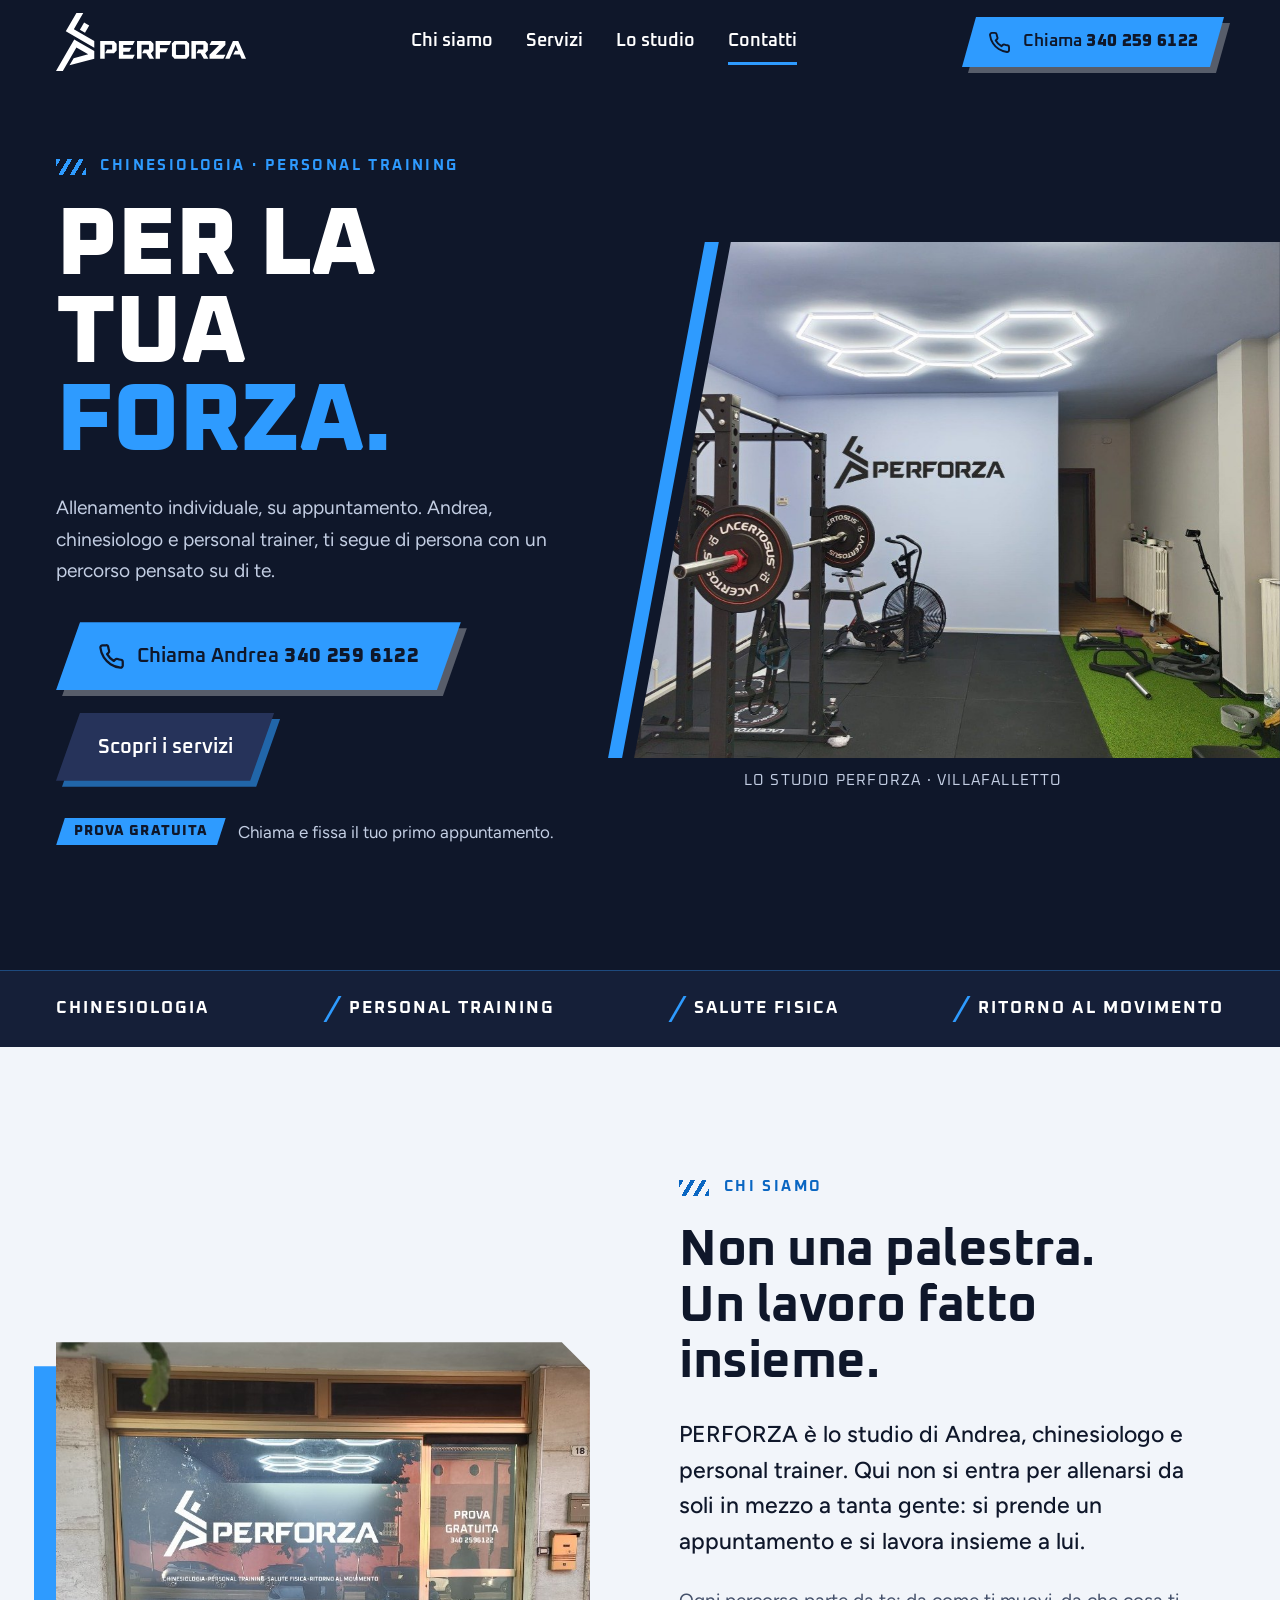
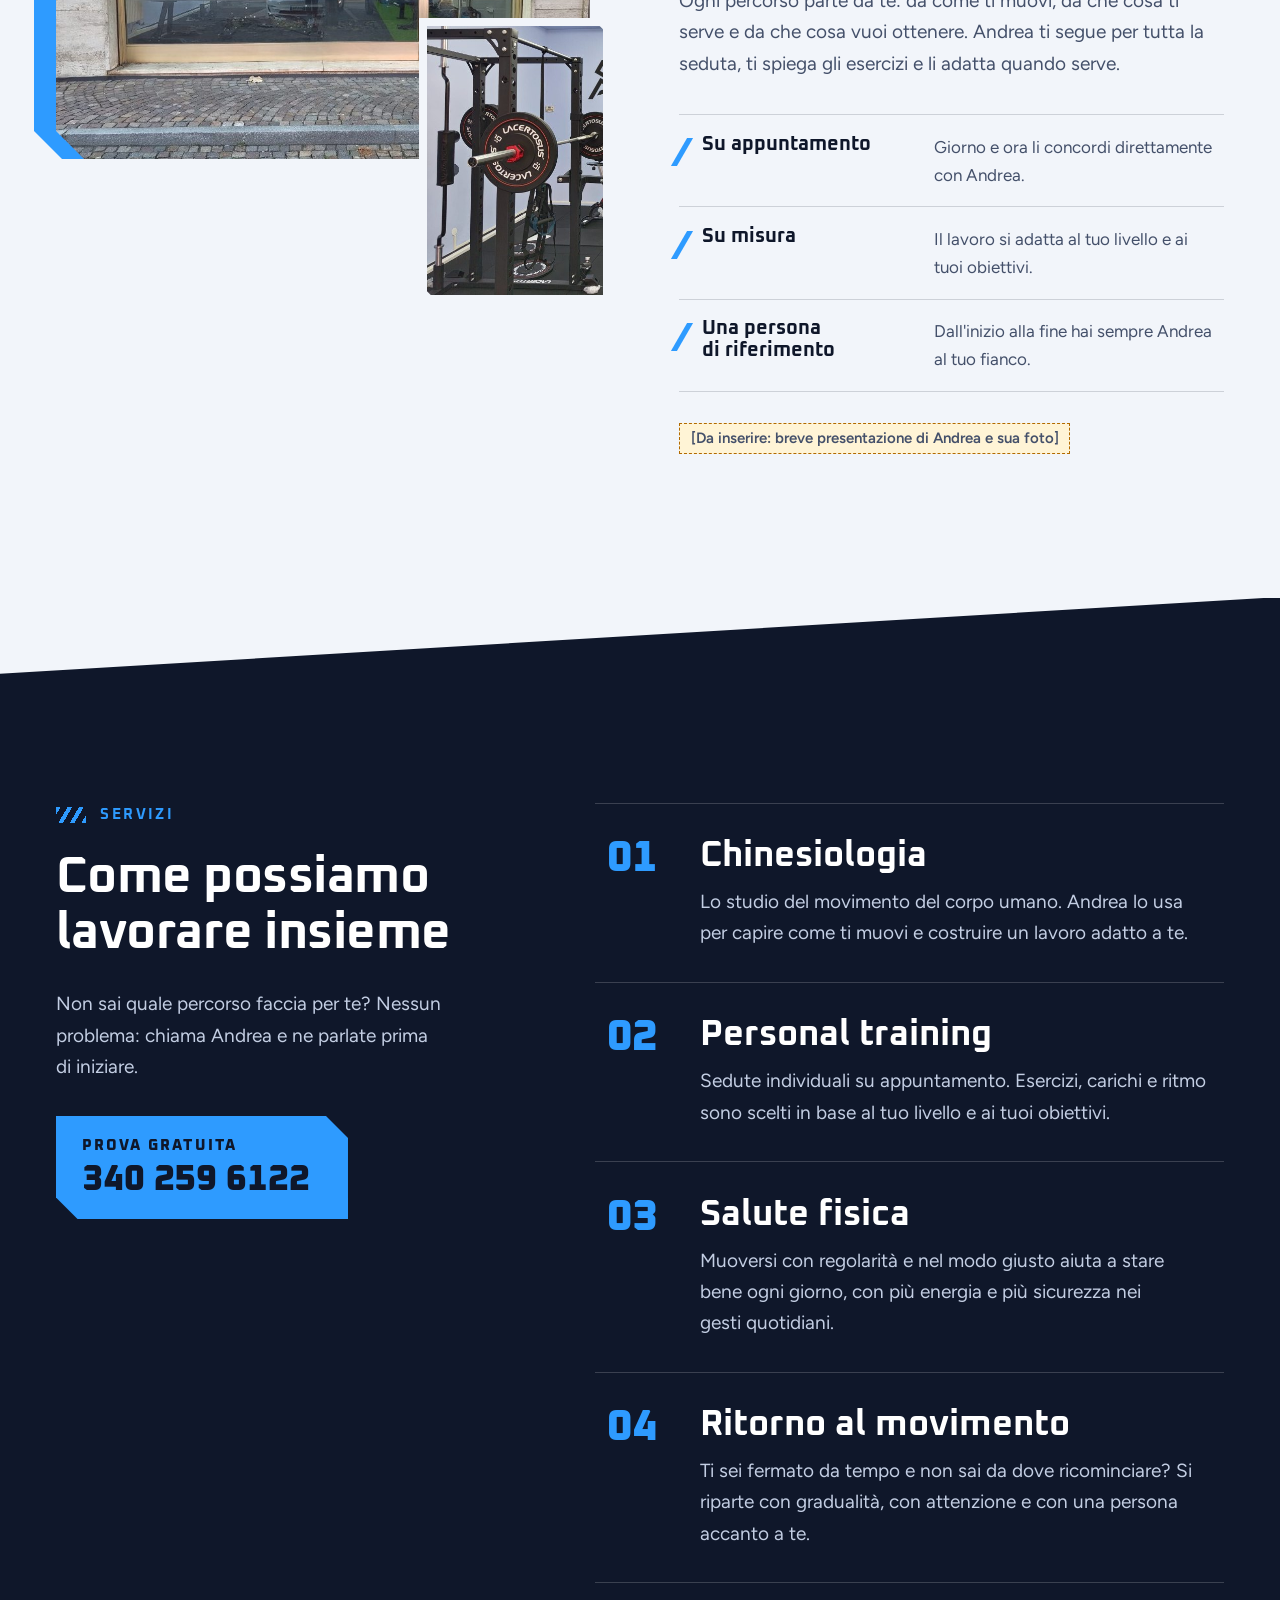
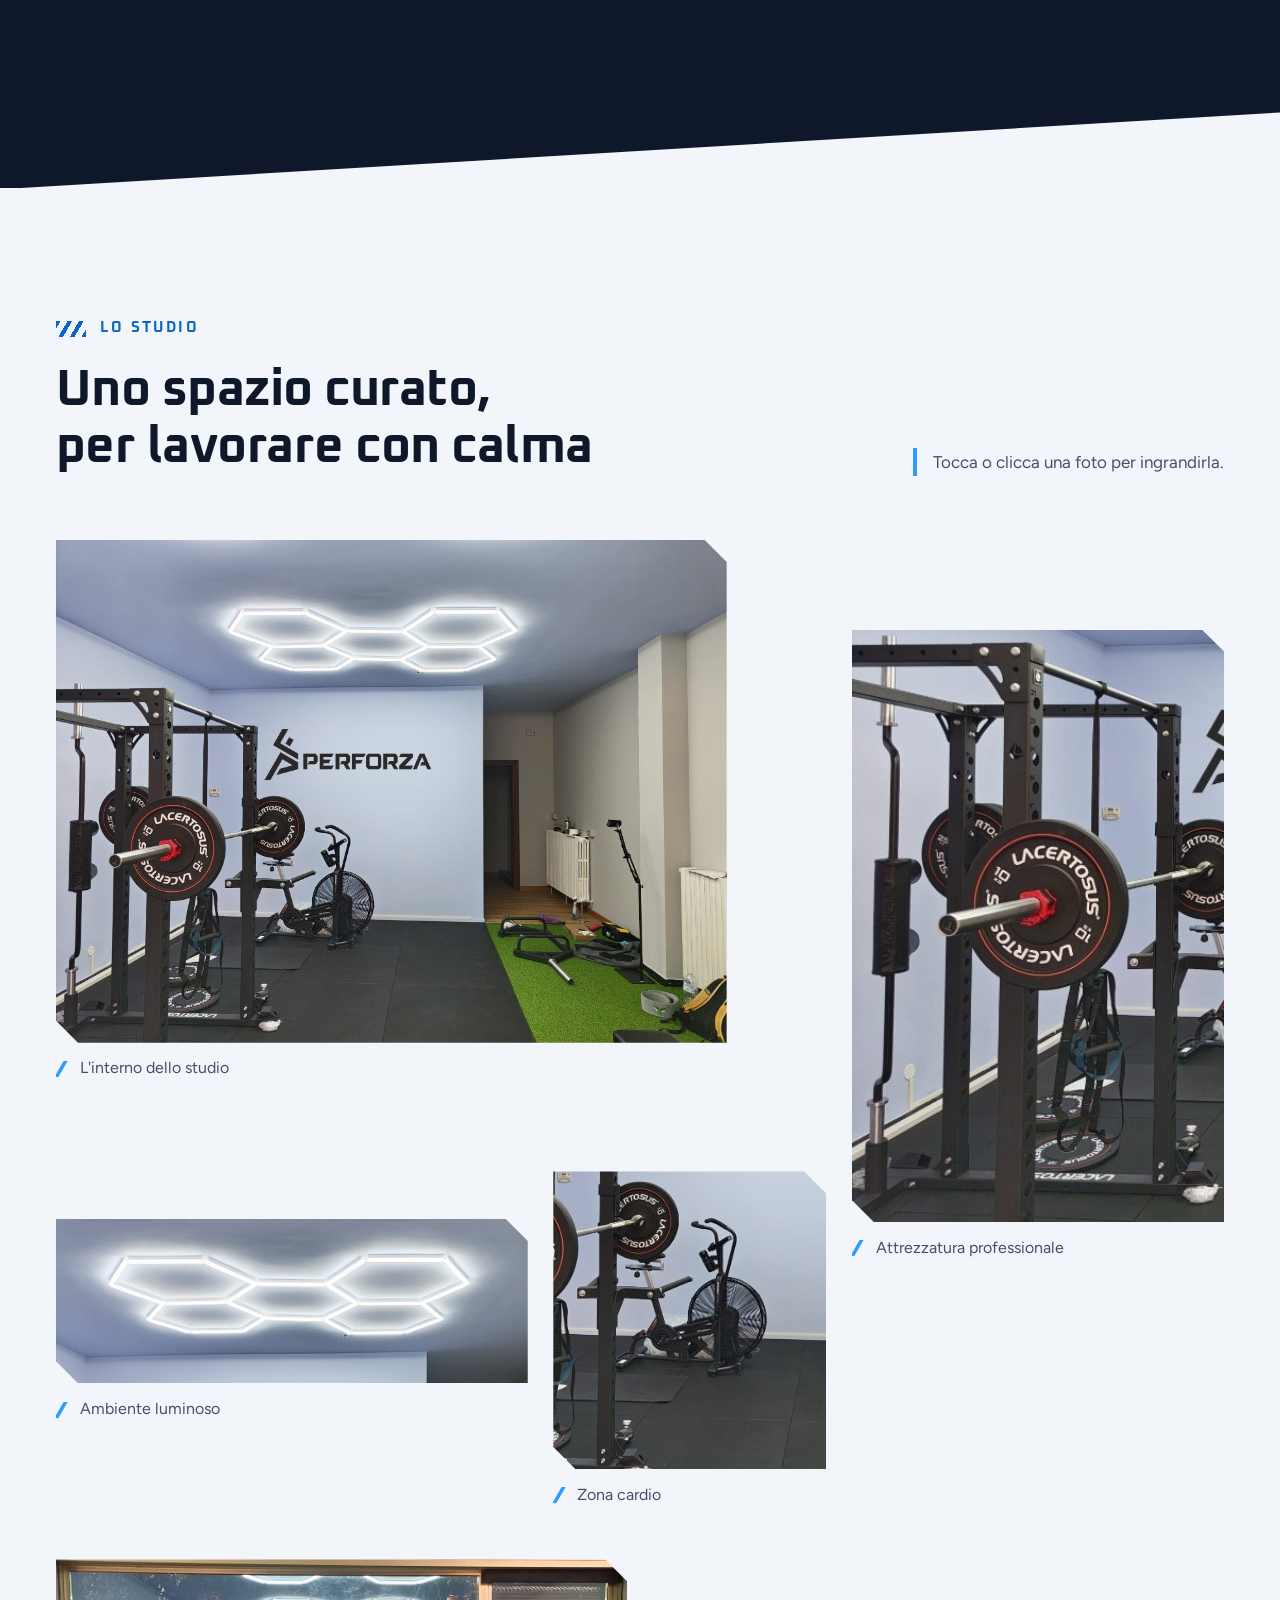
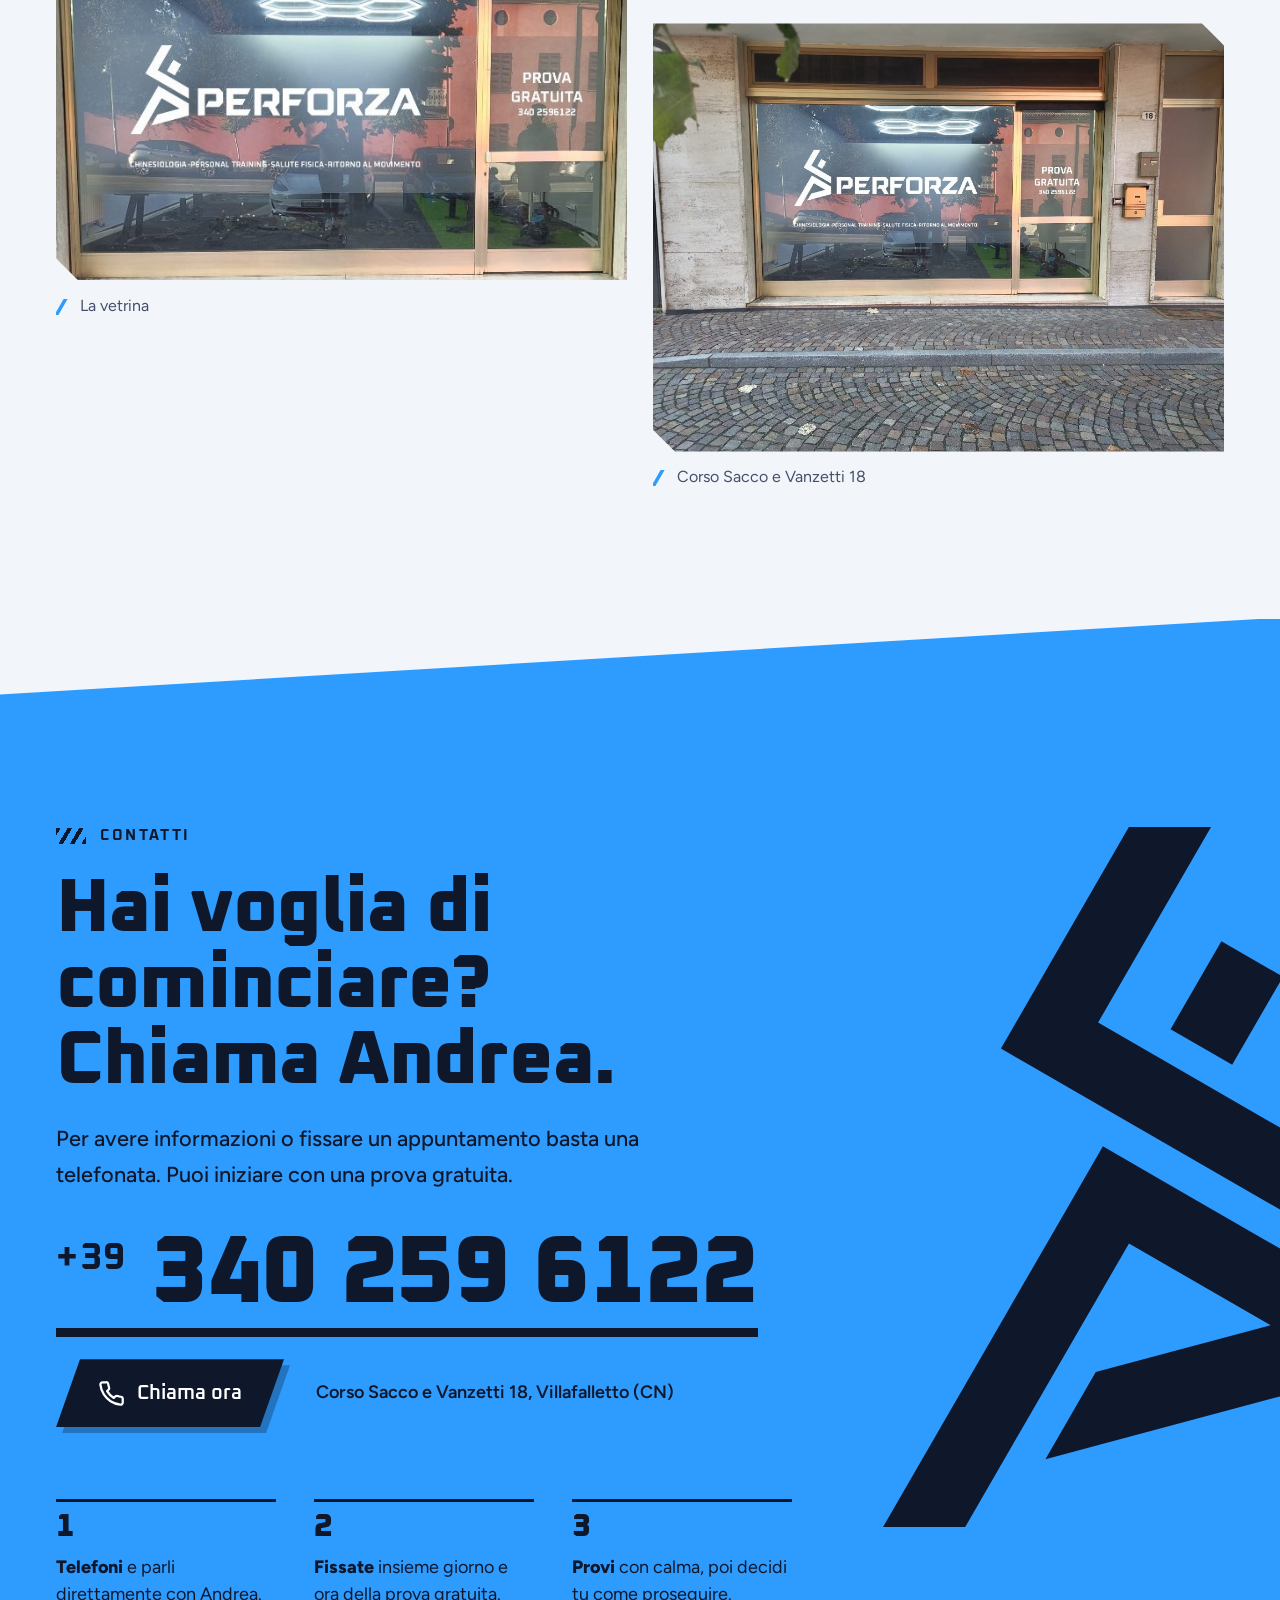
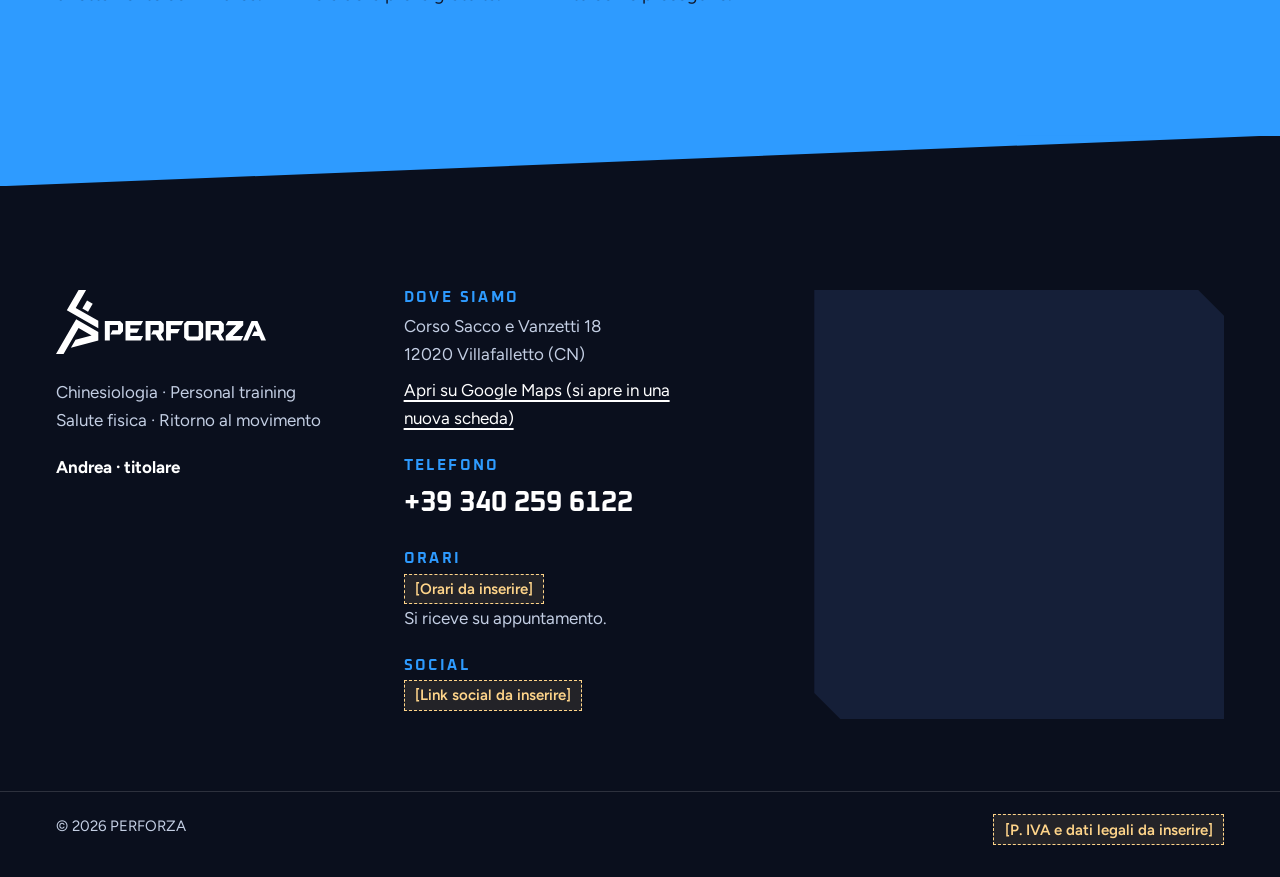
==== commit 67474472: "TEST Auto Upload - Cloudflare - 2" ====
--- a/perforza-website/index.html
+++ b/perforza-website/index.html
@@ -108,7 +108,7 @@
 
           <p class="hero__note hero__anim" style="--d:.85s">
             <span class="tag">Prova gratuita</span>
-            Chiama e fissa il tuo primo appuntamento..
+            Chiama e fissa il tuo primo appuntamento.
           </p>
         </div>
 
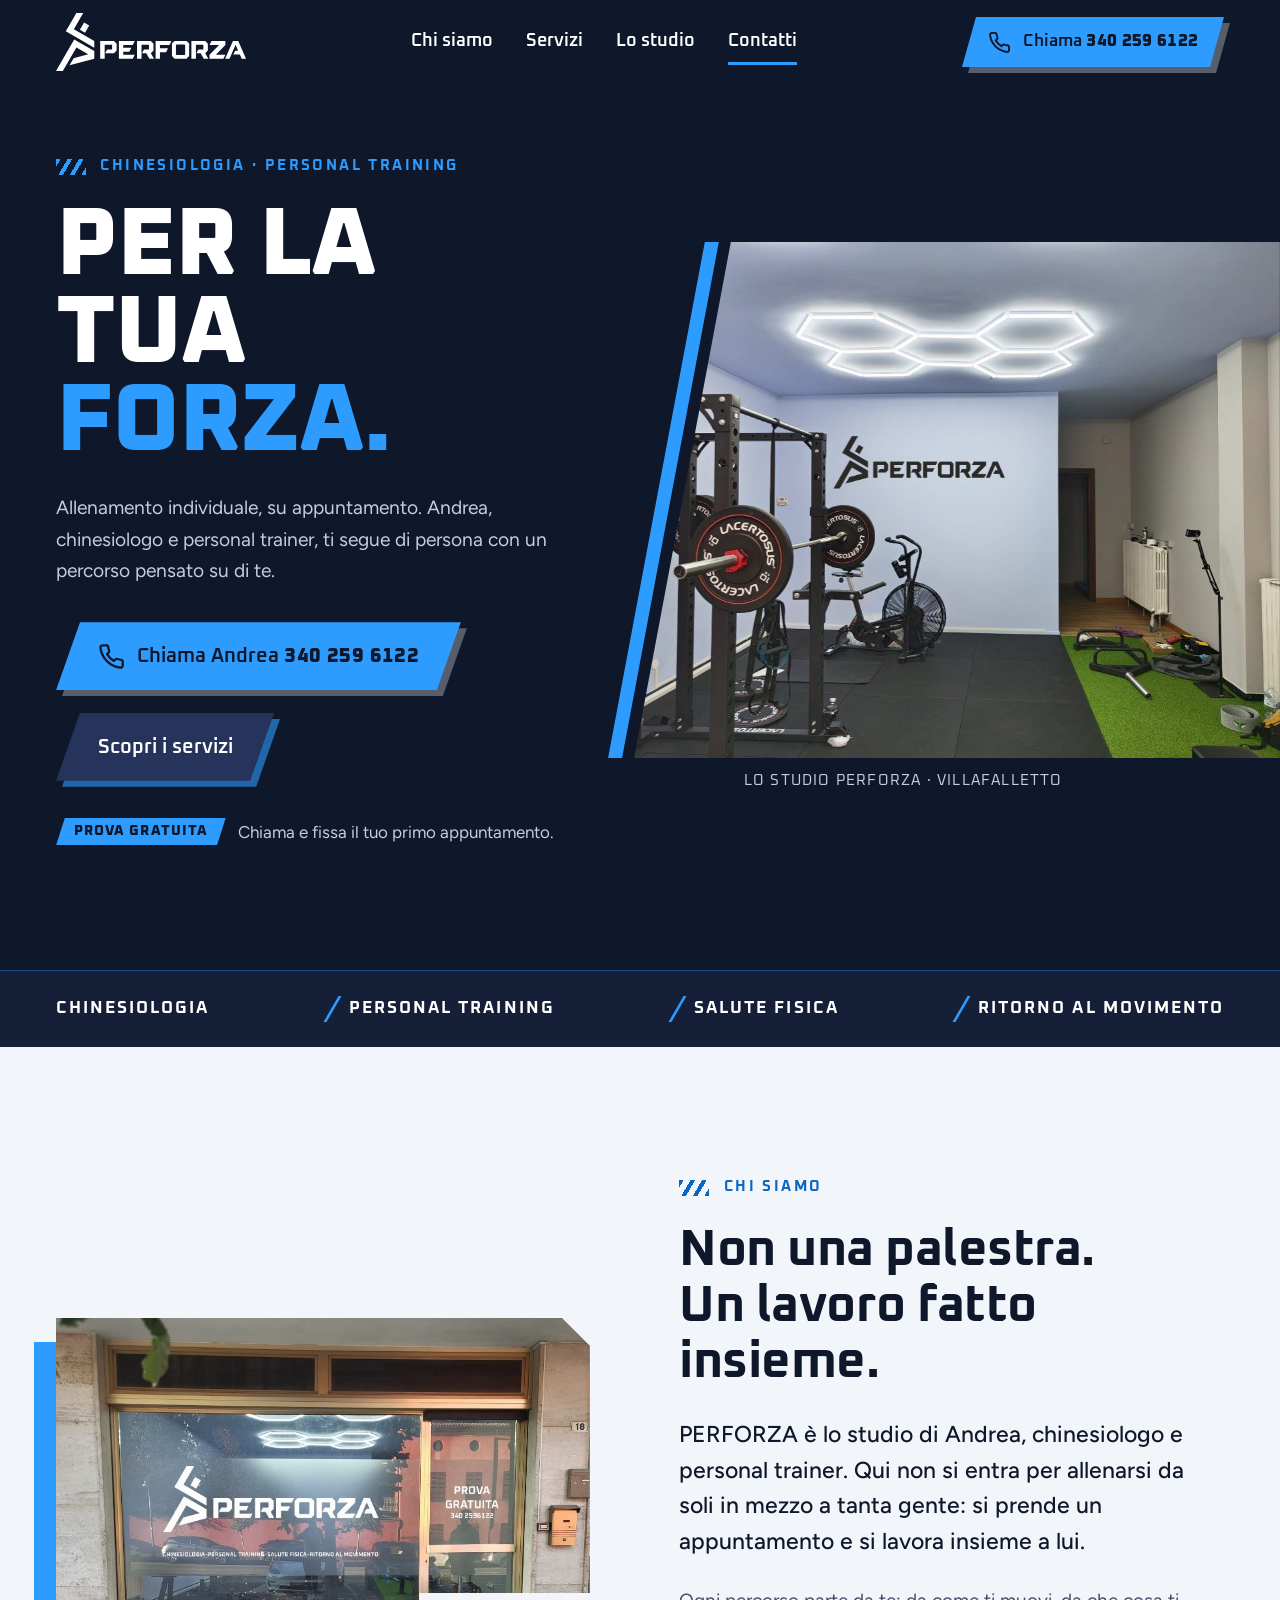
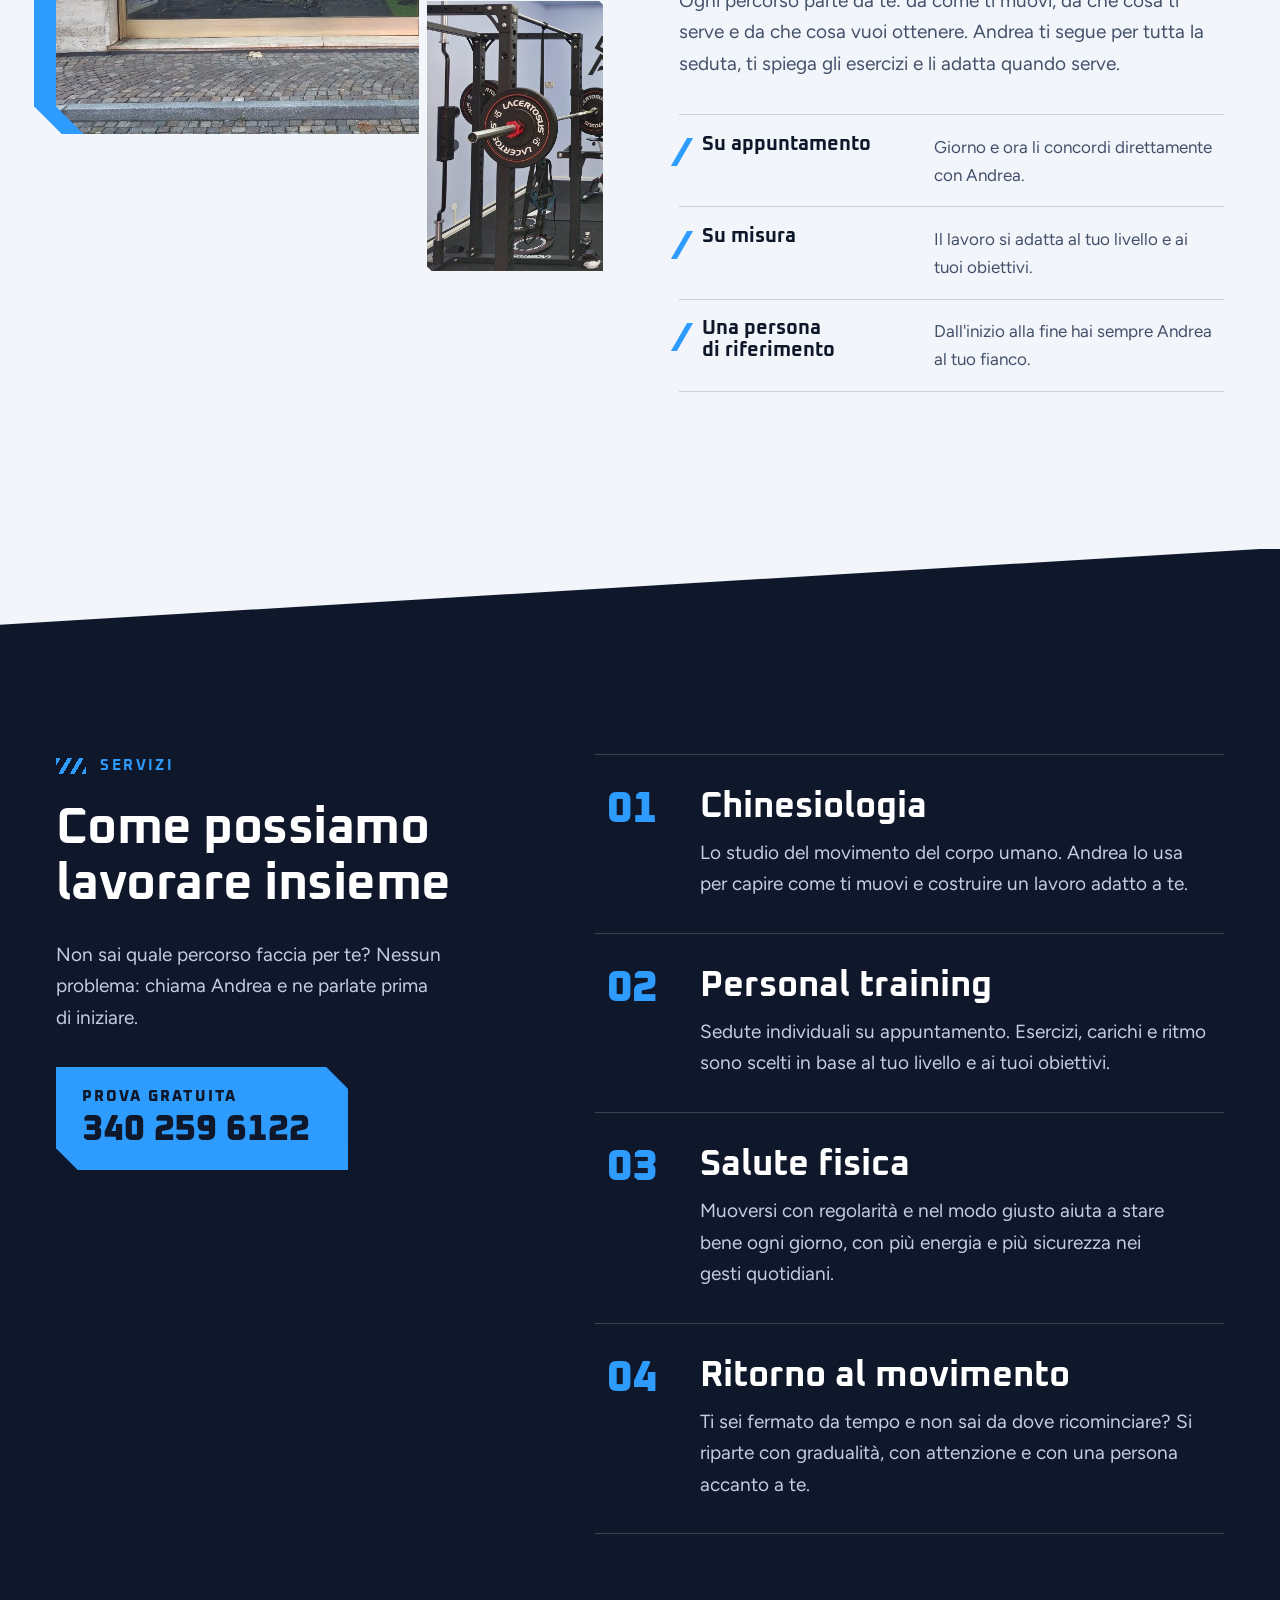
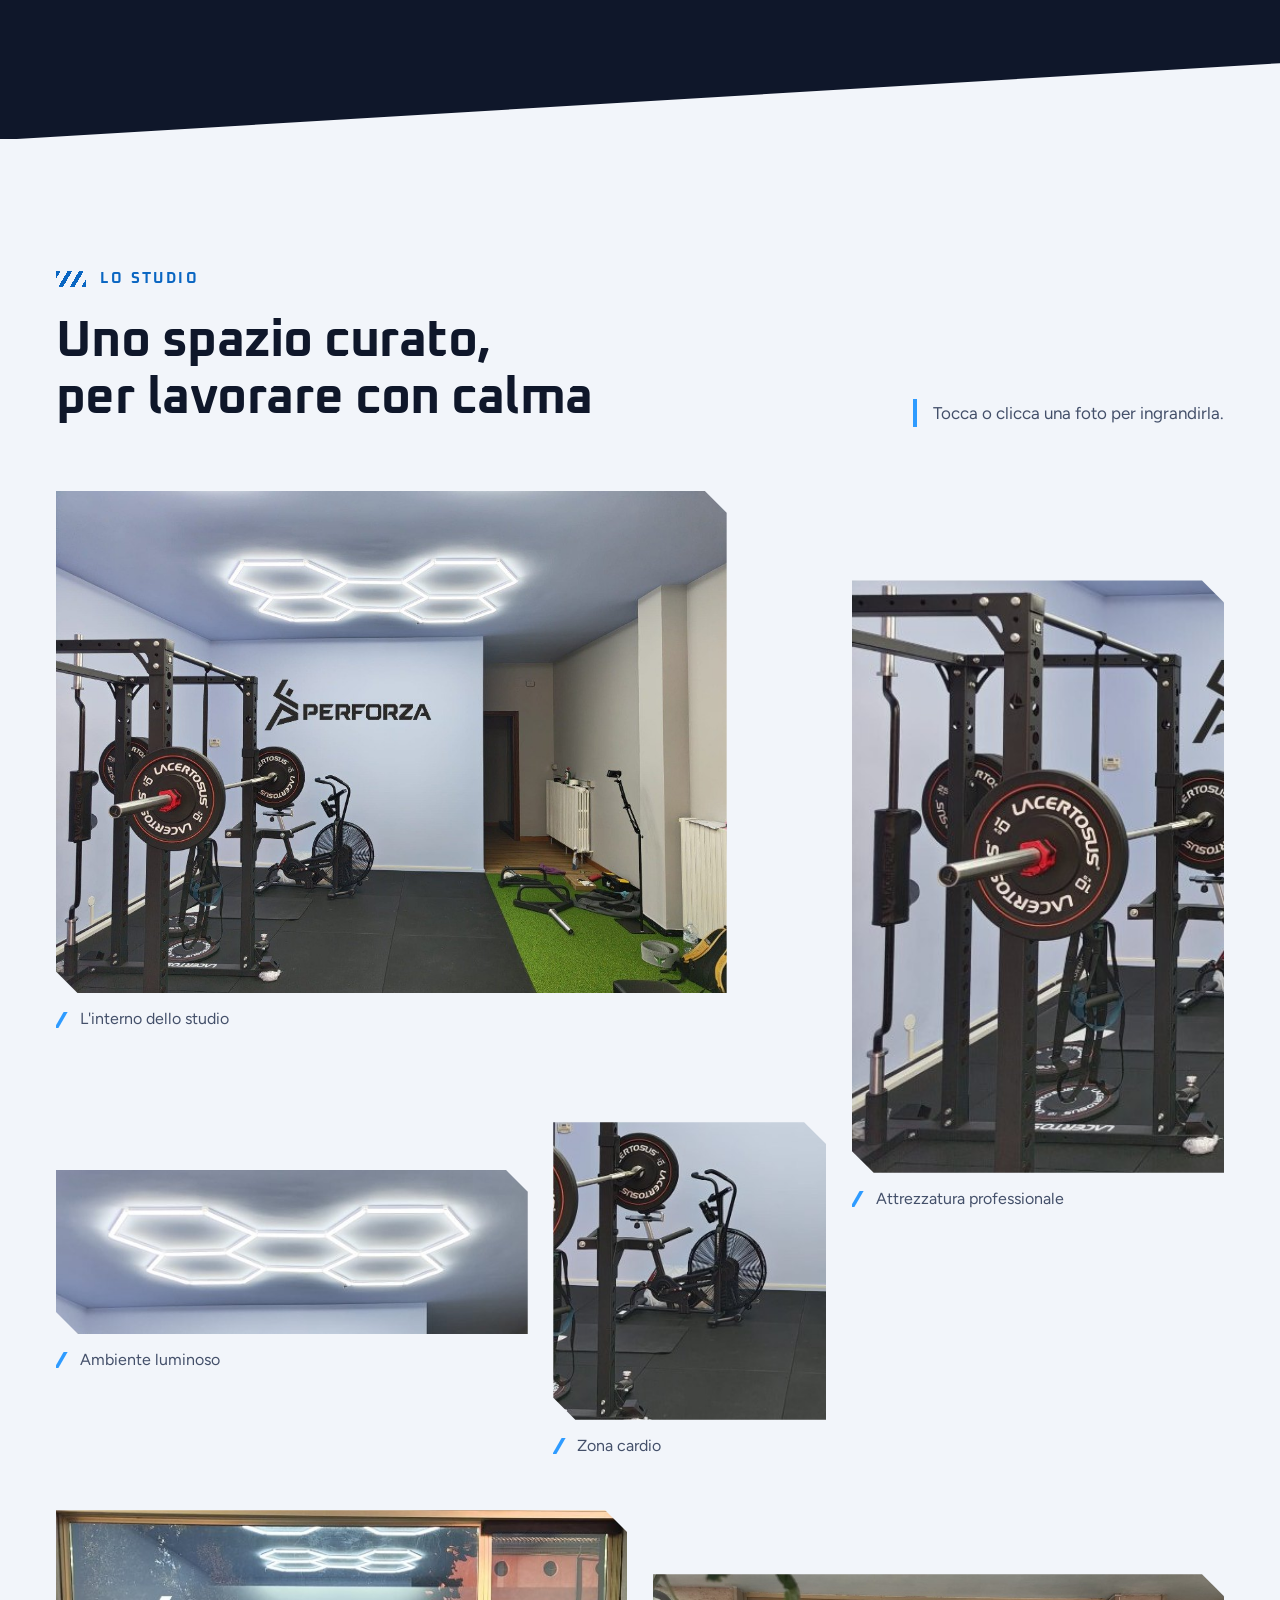
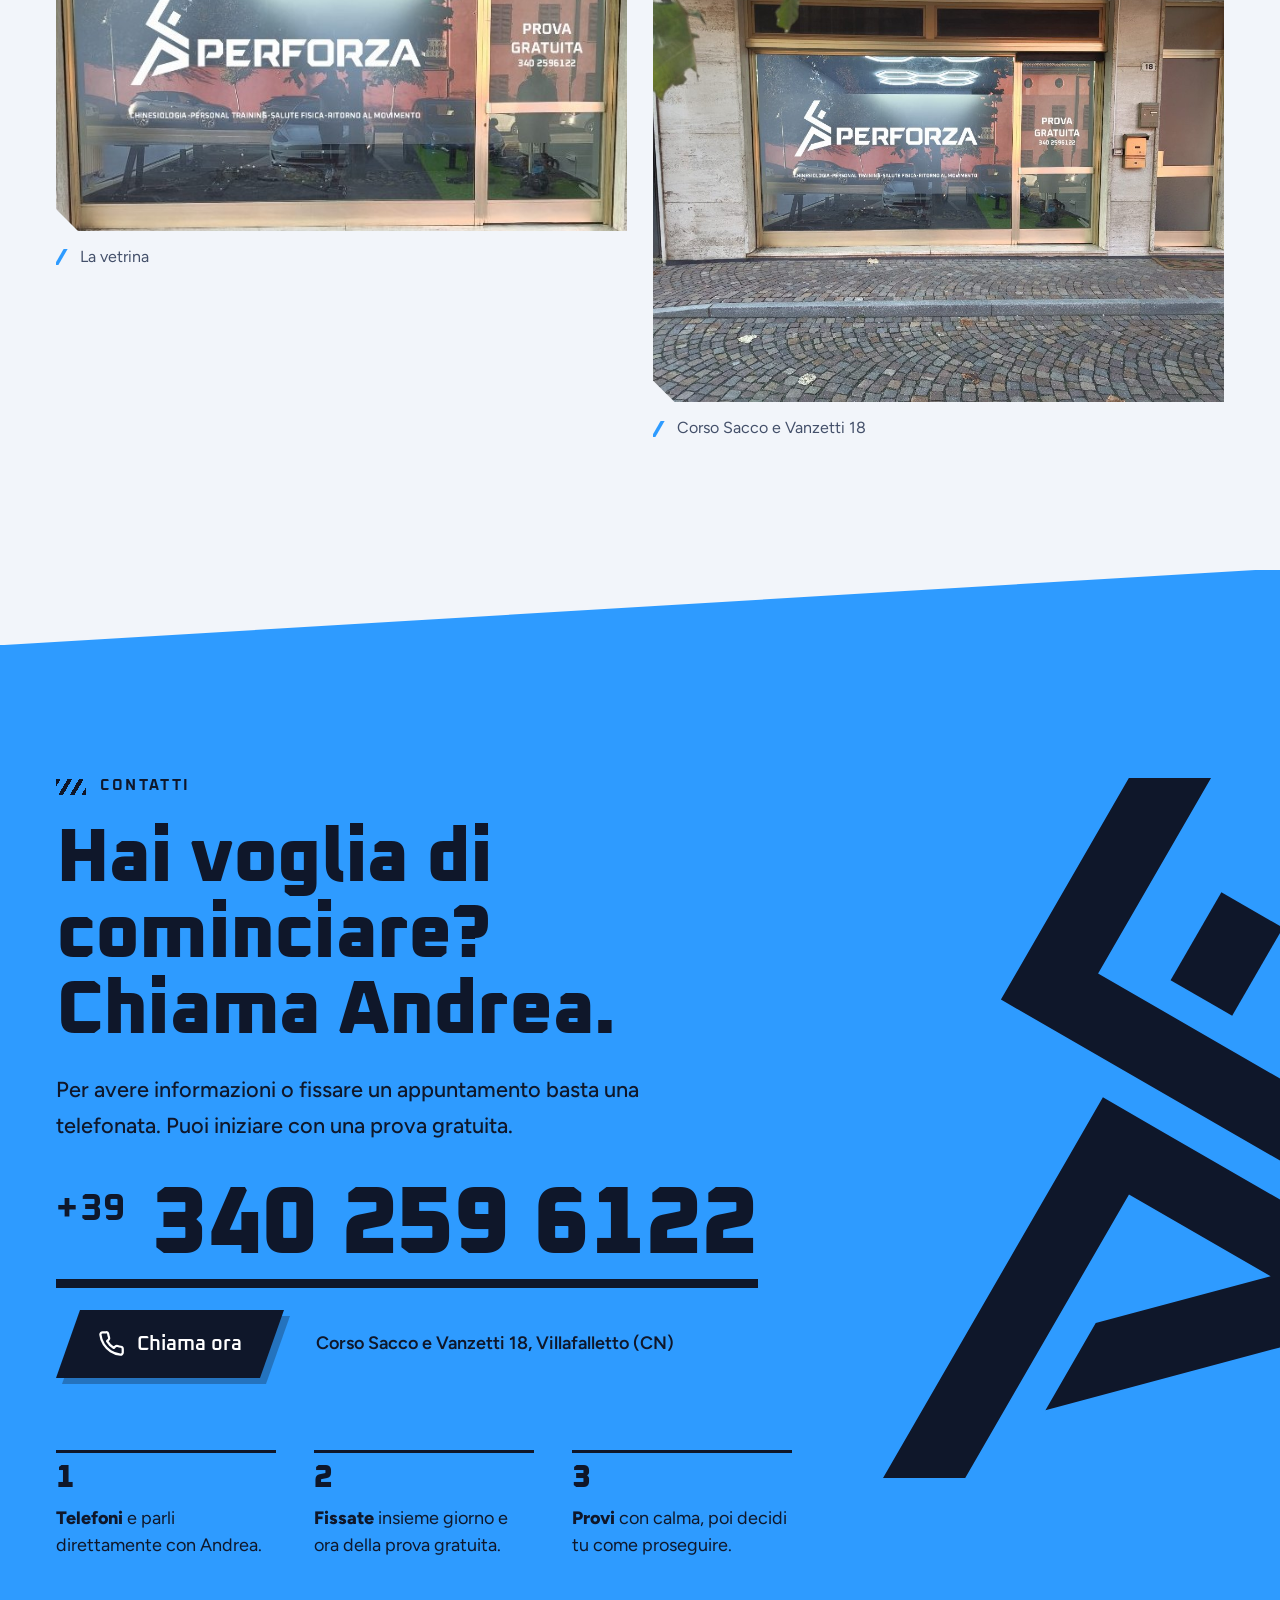
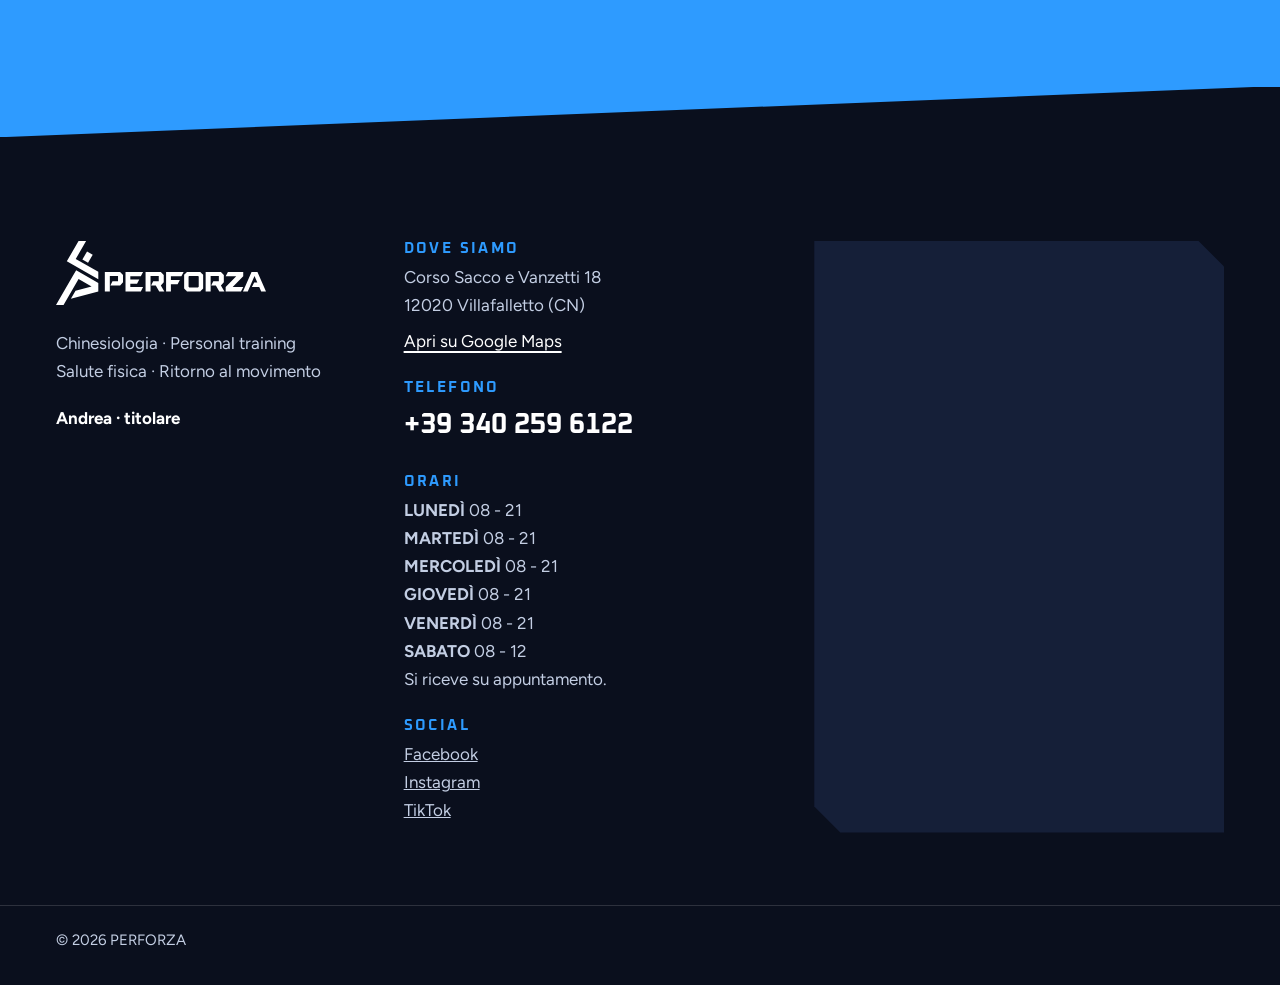
==== commit 54b316ac: "Aggiornamento Informazioni" ====
--- a/perforza-website/index.html
+++ b/perforza-website/index.html
@@ -183,7 +183,7 @@
           </ul>
 
           <!-- PLACEHOLDER: sostituire con la presentazione di Andrea e una sua foto (formazione, esperienza) -->
-          <p class="placeholder reveal">[Da inserire: breve presentazione di Andrea e sua foto]</p>
+          <!--<p class="placeholder reveal">[Da inserire: breve presentazione di Andrea e sua foto]</p>-->
         </div>
       </div>
     </section>
@@ -392,33 +392,42 @@
           12020 Villafalletto (CN)
         </p>
         <p>
-          <a class="text-link" href="https://www.google.com/maps/search/?api=1&amp;query=Corso+Sacco+e+Vanzetti+18+12020+Villafalletto+CN" target="_blank" rel="noopener">Apri su Google Maps (si apre in una nuova scheda)</a>
+          <a class="text-link" href="https://www.google.com/maps/search/?api=1&amp;query=Perforza+12020+Villafalletto+CN" target="_blank" rel="noopener">Apri su Google Maps</a>
         </p>
 
         <h2 class="site-footer__heading">Telefono</h2>
         <p><a class="text-link text-link--big" href="tel:+393402596122">+39 340 259 6122</a></p>
 
         <h2 class="site-footer__heading">Orari</h2>
-        <!-- PLACEHOLDER: inserire gli orari reali -->
-        <p><span class="placeholder">[Orari da inserire]</span><br>Si riceve su appuntamento.</p>
+        <p>
+          <b>LUNEDÌ</b> 08 - 21<br />
+          <b>MARTEDÌ</b> 08 - 21<br />
+          <b>MERCOLEDÌ</b> 08 - 21<br />
+          <b>GIOVEDÌ</b> 08 - 21<br />
+          <b>VENERDÌ</b> 08 - 21<br />
+          <b>SABATO</b> 08 - 12<br />
+          Si riceve su appuntamento.
+        </p>
 
         <h2 class="site-footer__heading">Social</h2>
-        <!-- PLACEHOLDER: inserire i link a Instagram / Facebook quando disponibili -->
-        <p><span class="placeholder">[Link social da inserire]</span></p>
+        <p>
+          <a href="https://www.facebook.com/p/Perforza-61595820885025/">Facebook</a><br />
+          <a href="https://www.instagram.com/_perforza/">Instagram</a><br />
+          <a href="https://www.tiktok.com/@perf0rza">TikTok</a><br />
+        </p>
       </div>
 
       <div class="site-footer__map">
         <iframe
           title="Mappa: PERFORZA, Corso Sacco e Vanzetti 18, Villafalletto"
-          src="https://www.google.com/maps?q=Corso+Sacco+e+Vanzetti+18,+12020+Villafalletto+CN&amp;output=embed"
+          src="https://www.google.com/maps?q=Perforza+12020+Villafalletto+CN&amp;output=embed"
           loading="lazy" referrerpolicy="no-referrer-when-downgrade" allowfullscreen></iframe>
       </div>
     </div>
 
     <div class="container site-footer__legal">
       <p>© <span id="year">2026</span> PERFORZA</p>
-      <!-- PLACEHOLDER: inserire Partita IVA / dati legali -->
-      <p><span class="placeholder">[P. IVA e dati legali da inserire]</span></p>
+      <!--<p><span class="placeholder">[P. IVA e dati legali da inserire]</span></p>-->
     </div>
   </footer>
 
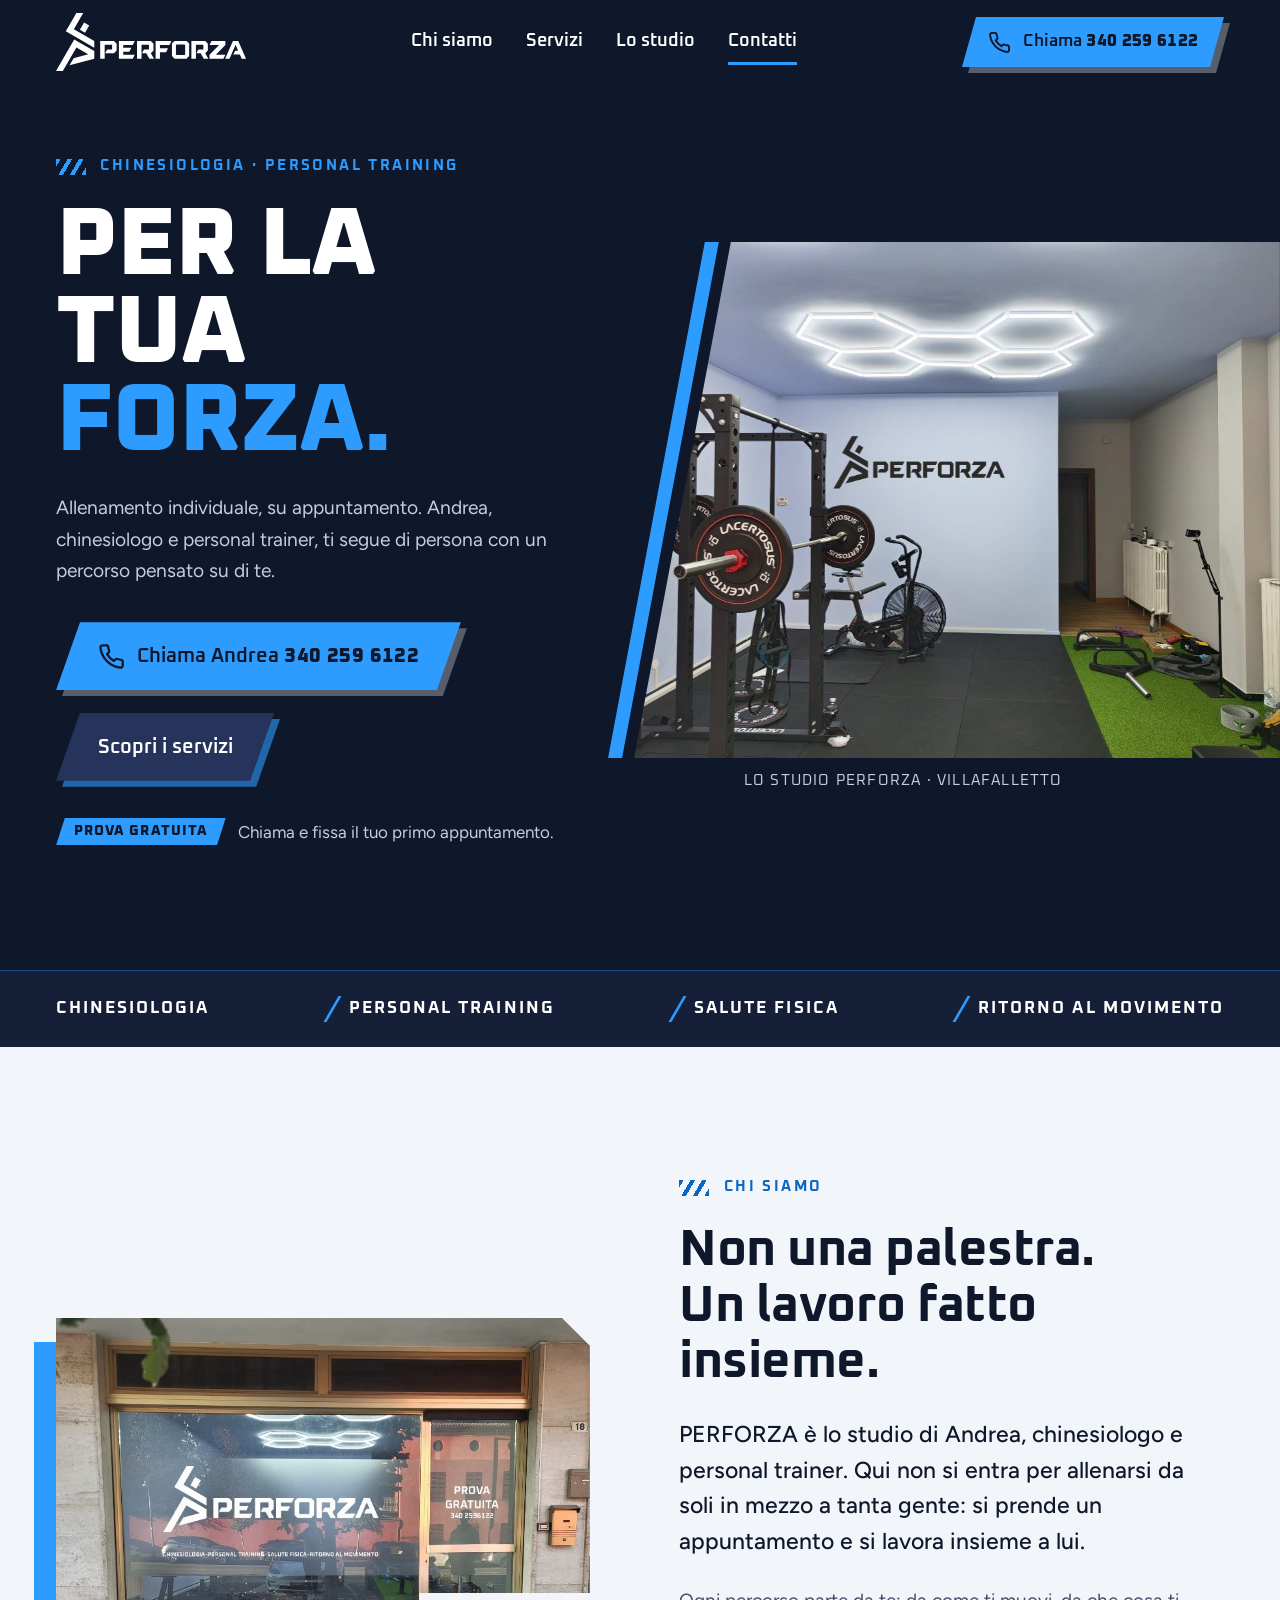
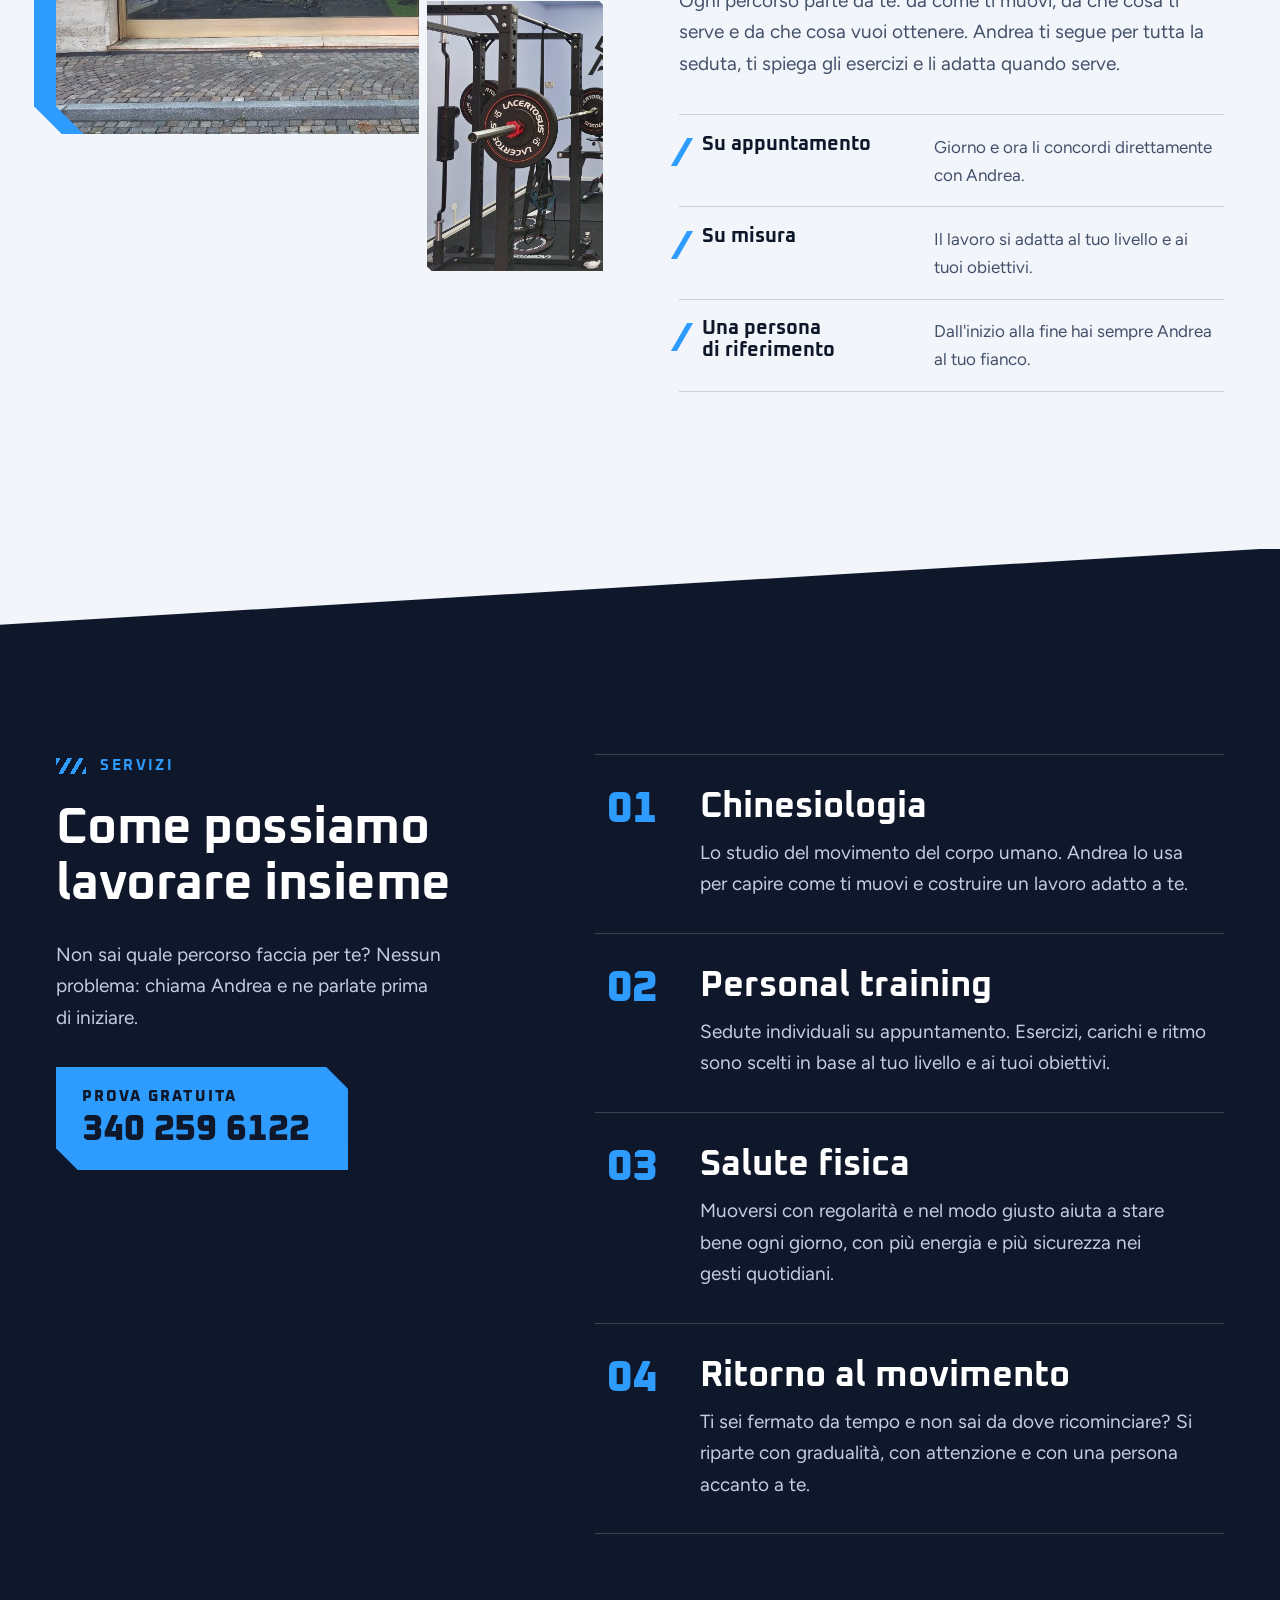
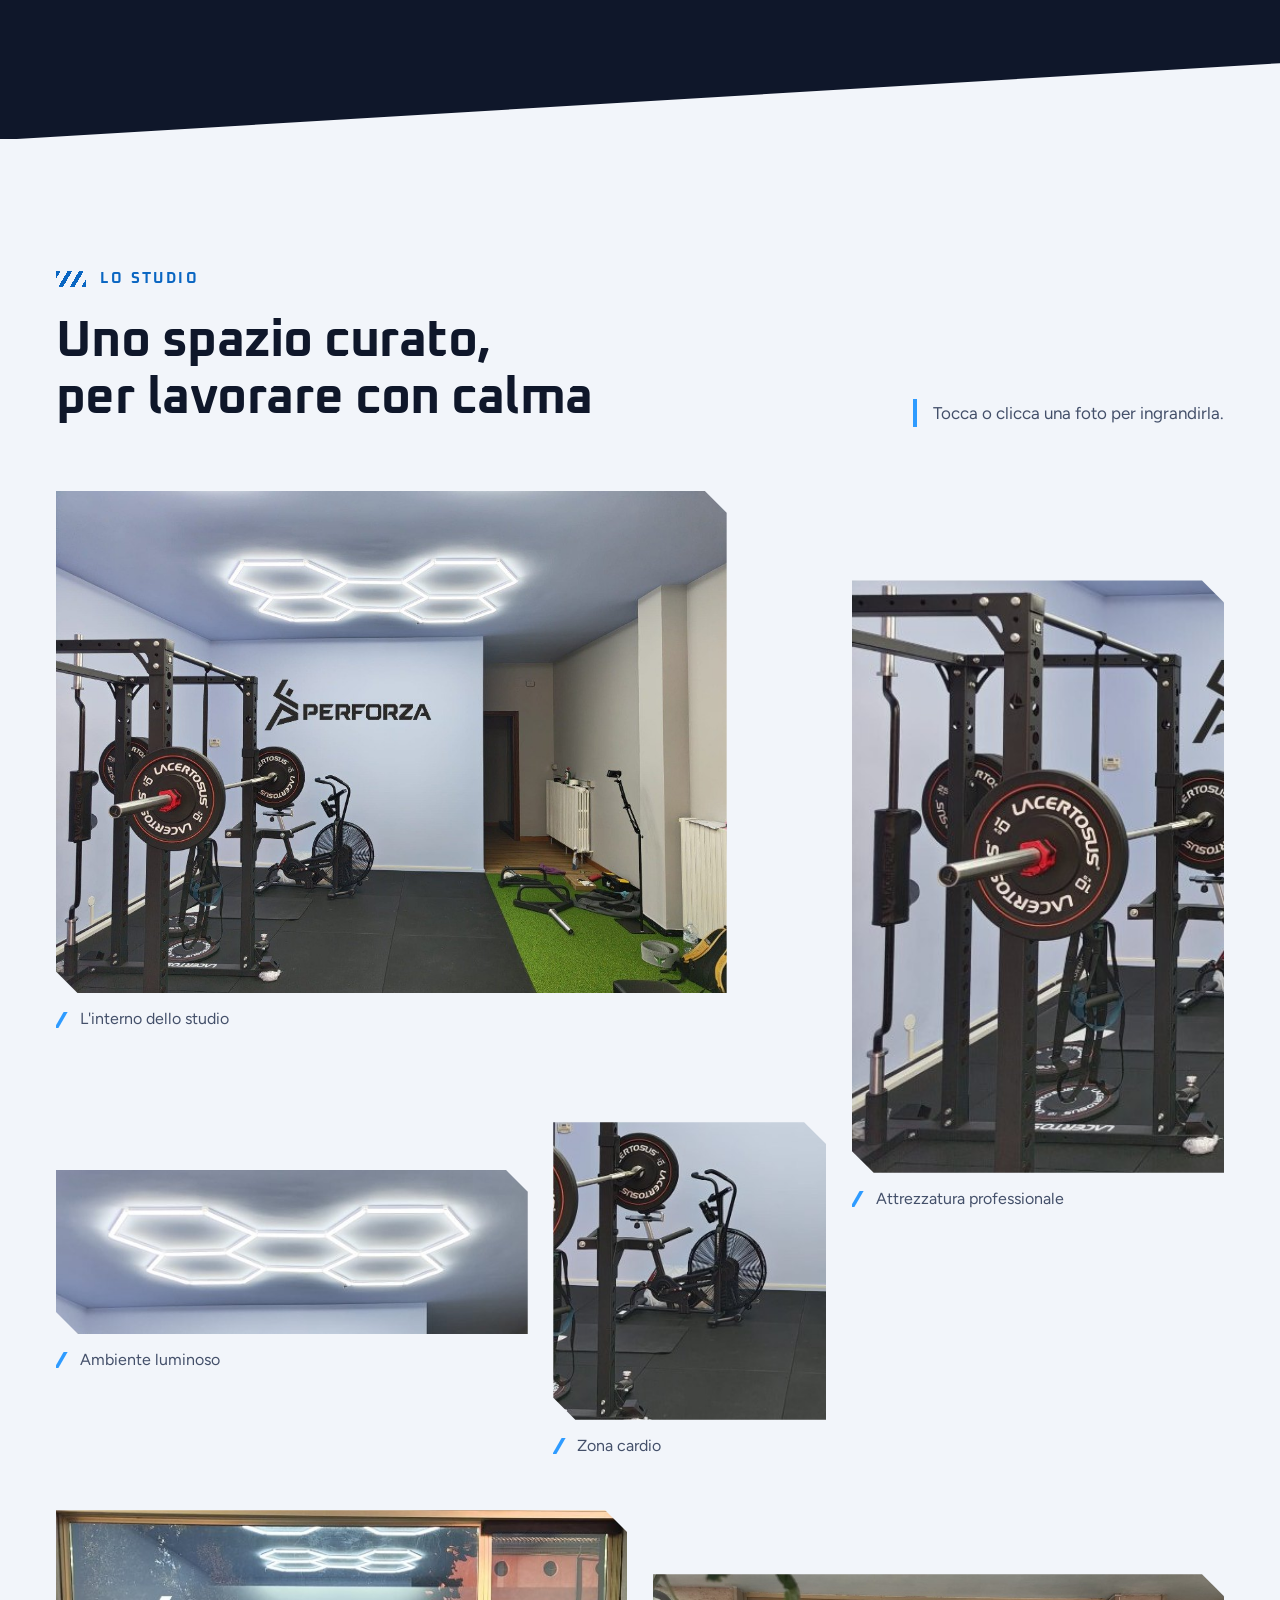
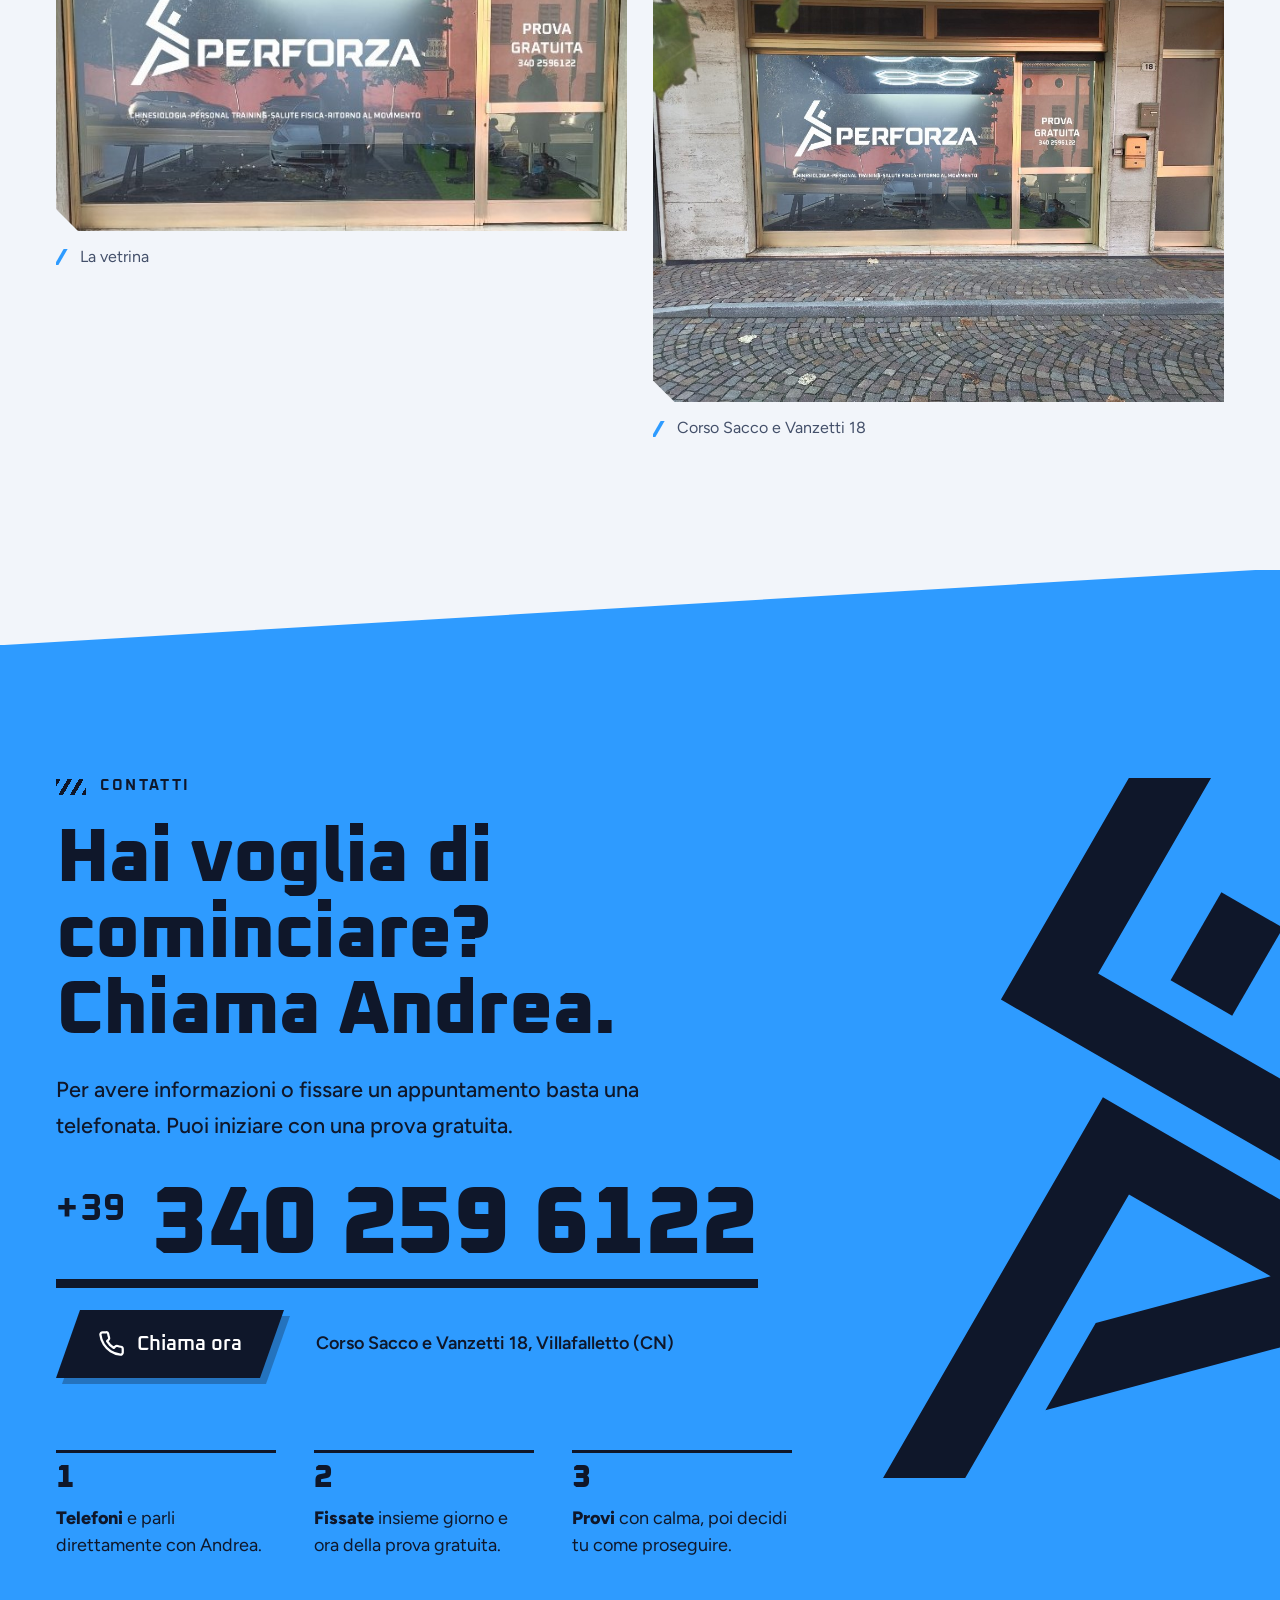
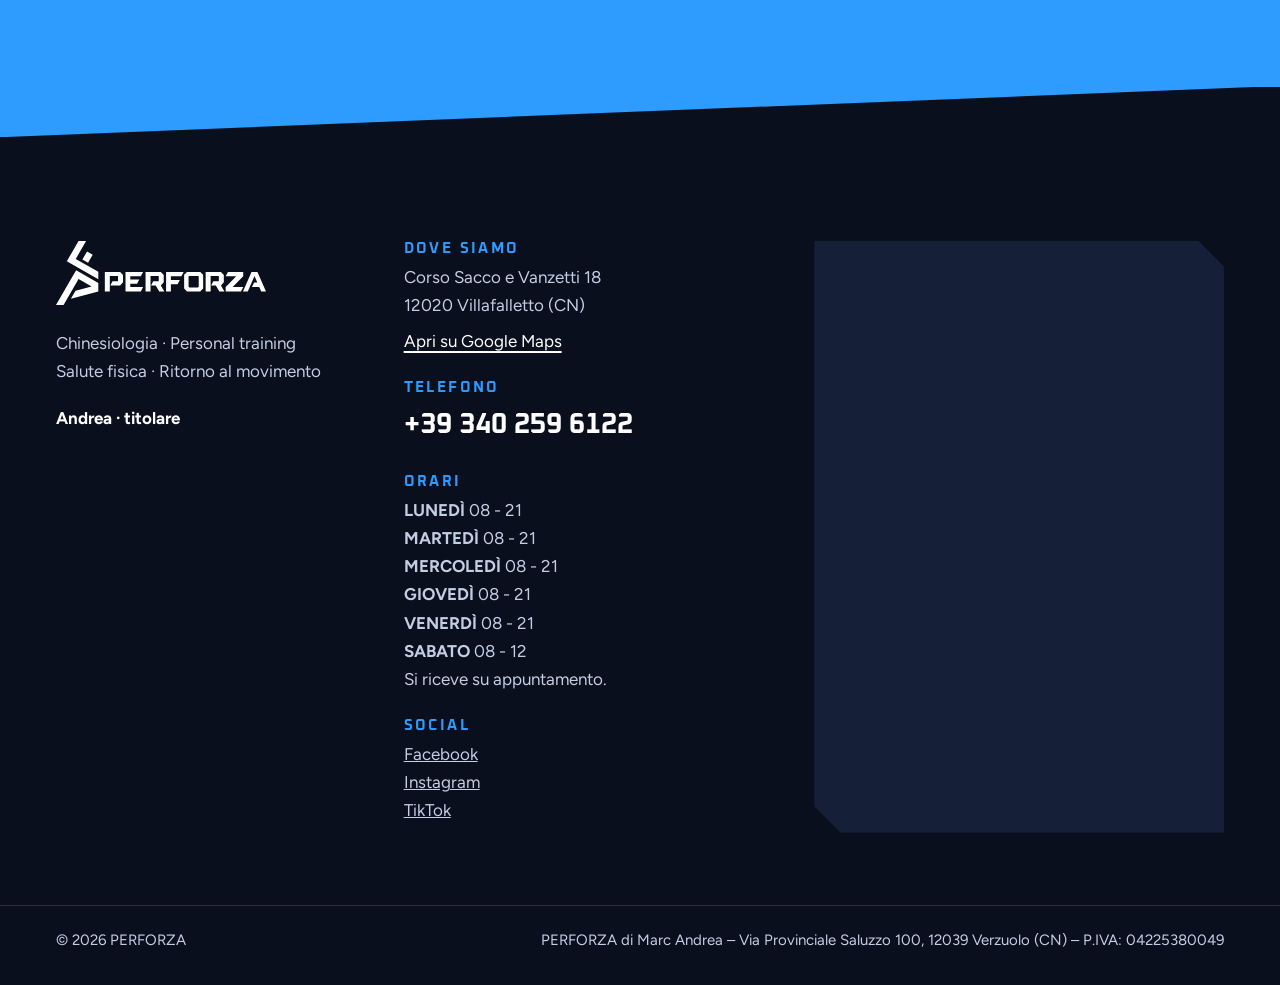
==== commit 2e4e732a: "Update Partita IVA" ====
--- a/perforza-website/index.html
+++ b/perforza-website/index.html
@@ -427,7 +427,7 @@
 
     <div class="container site-footer__legal">
       <p>© <span id="year">2026</span> PERFORZA</p>
-      <!--<p><span class="placeholder">[P. IVA e dati legali da inserire]</span></p>-->
+      <p><span>PERFORZA di Marc Andrea – Via Provinciale Saluzzo 100, 12039 Verzuolo (CN) – P.IVA: 04225380049</span></p>
     </div>
   </footer>
 
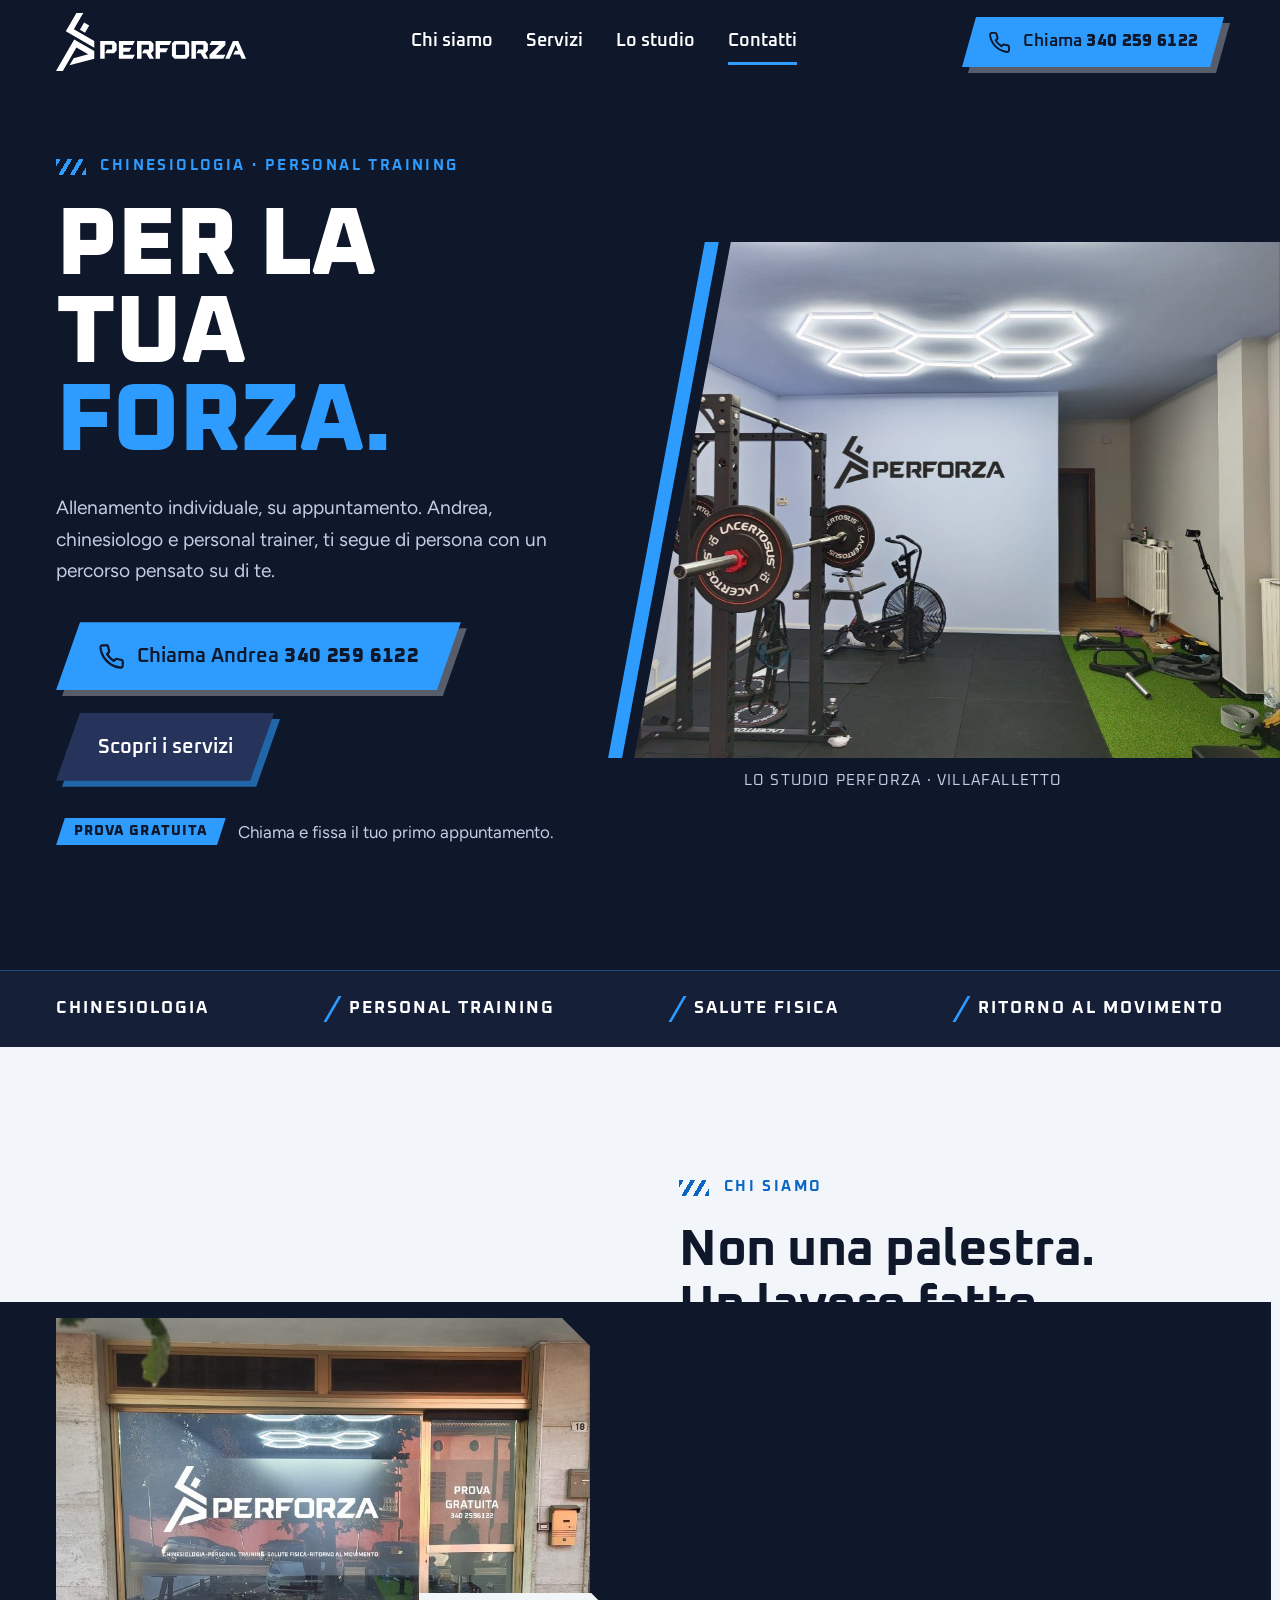
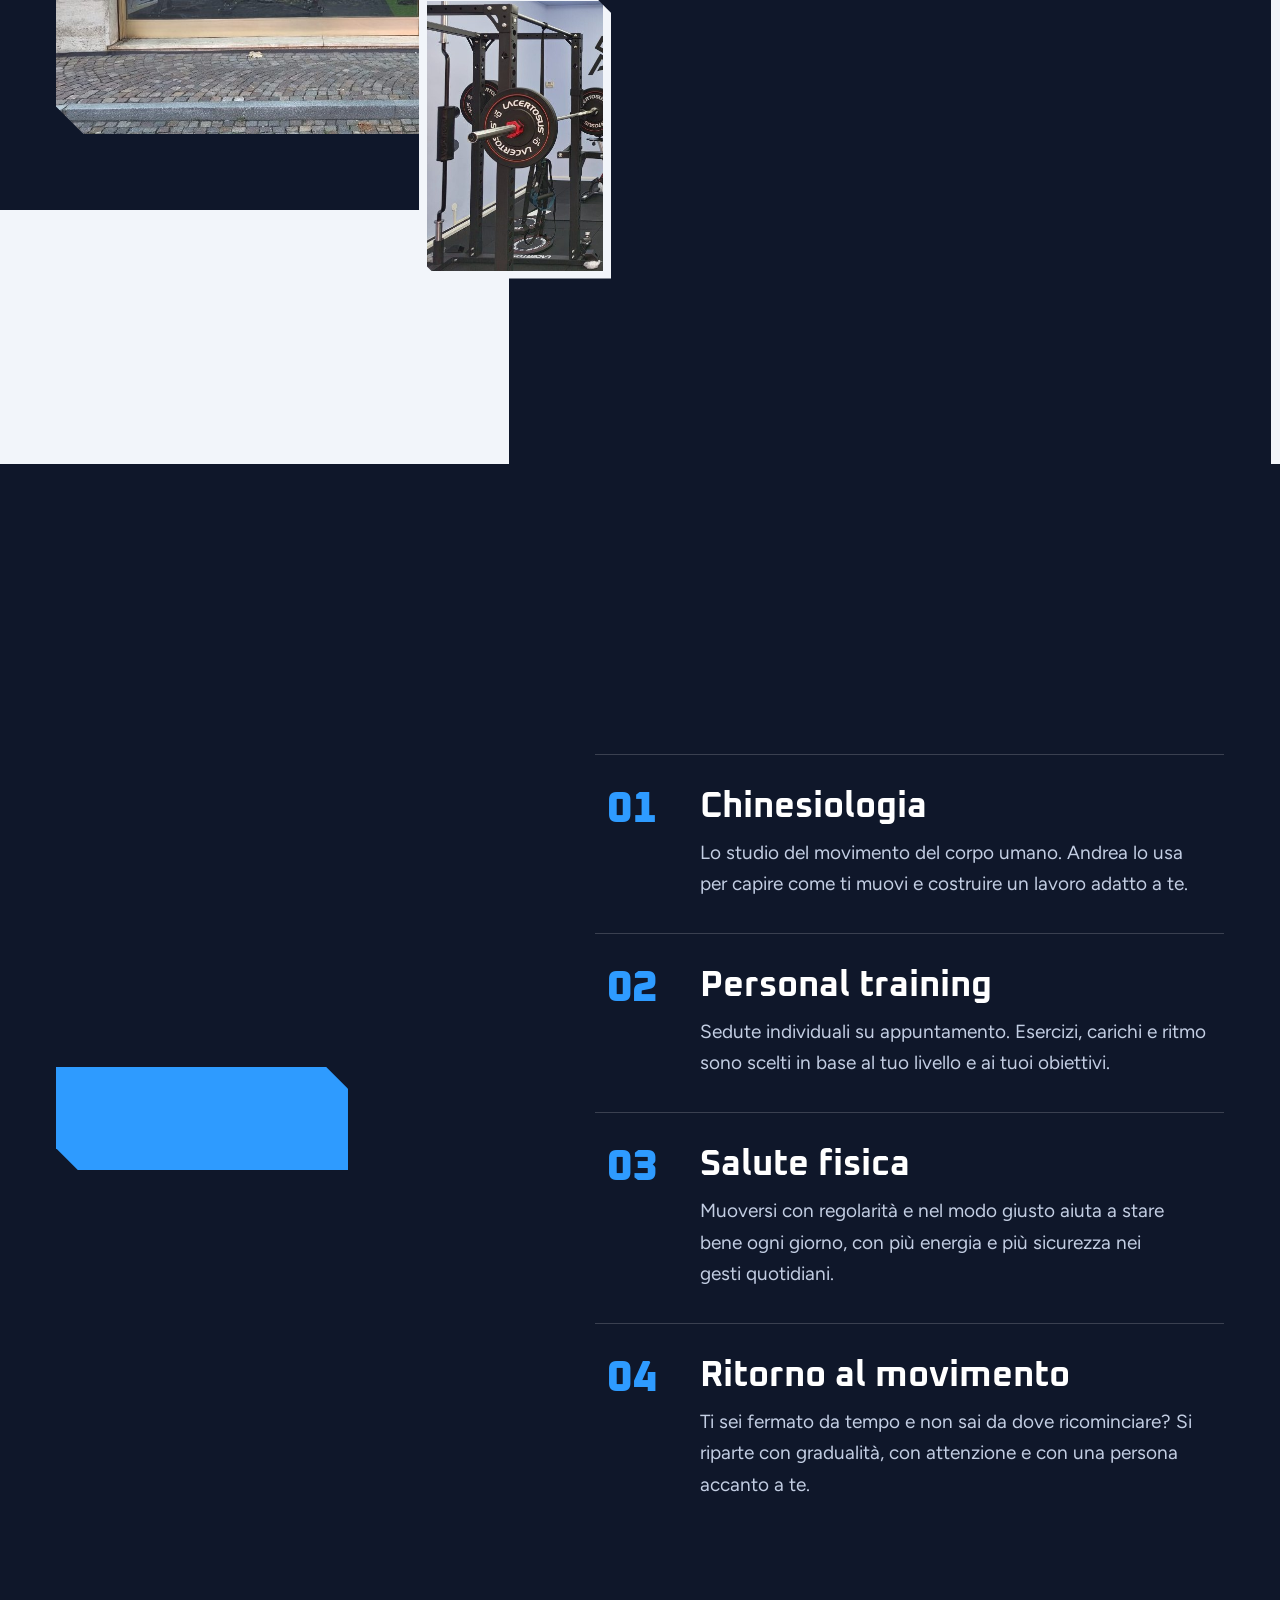
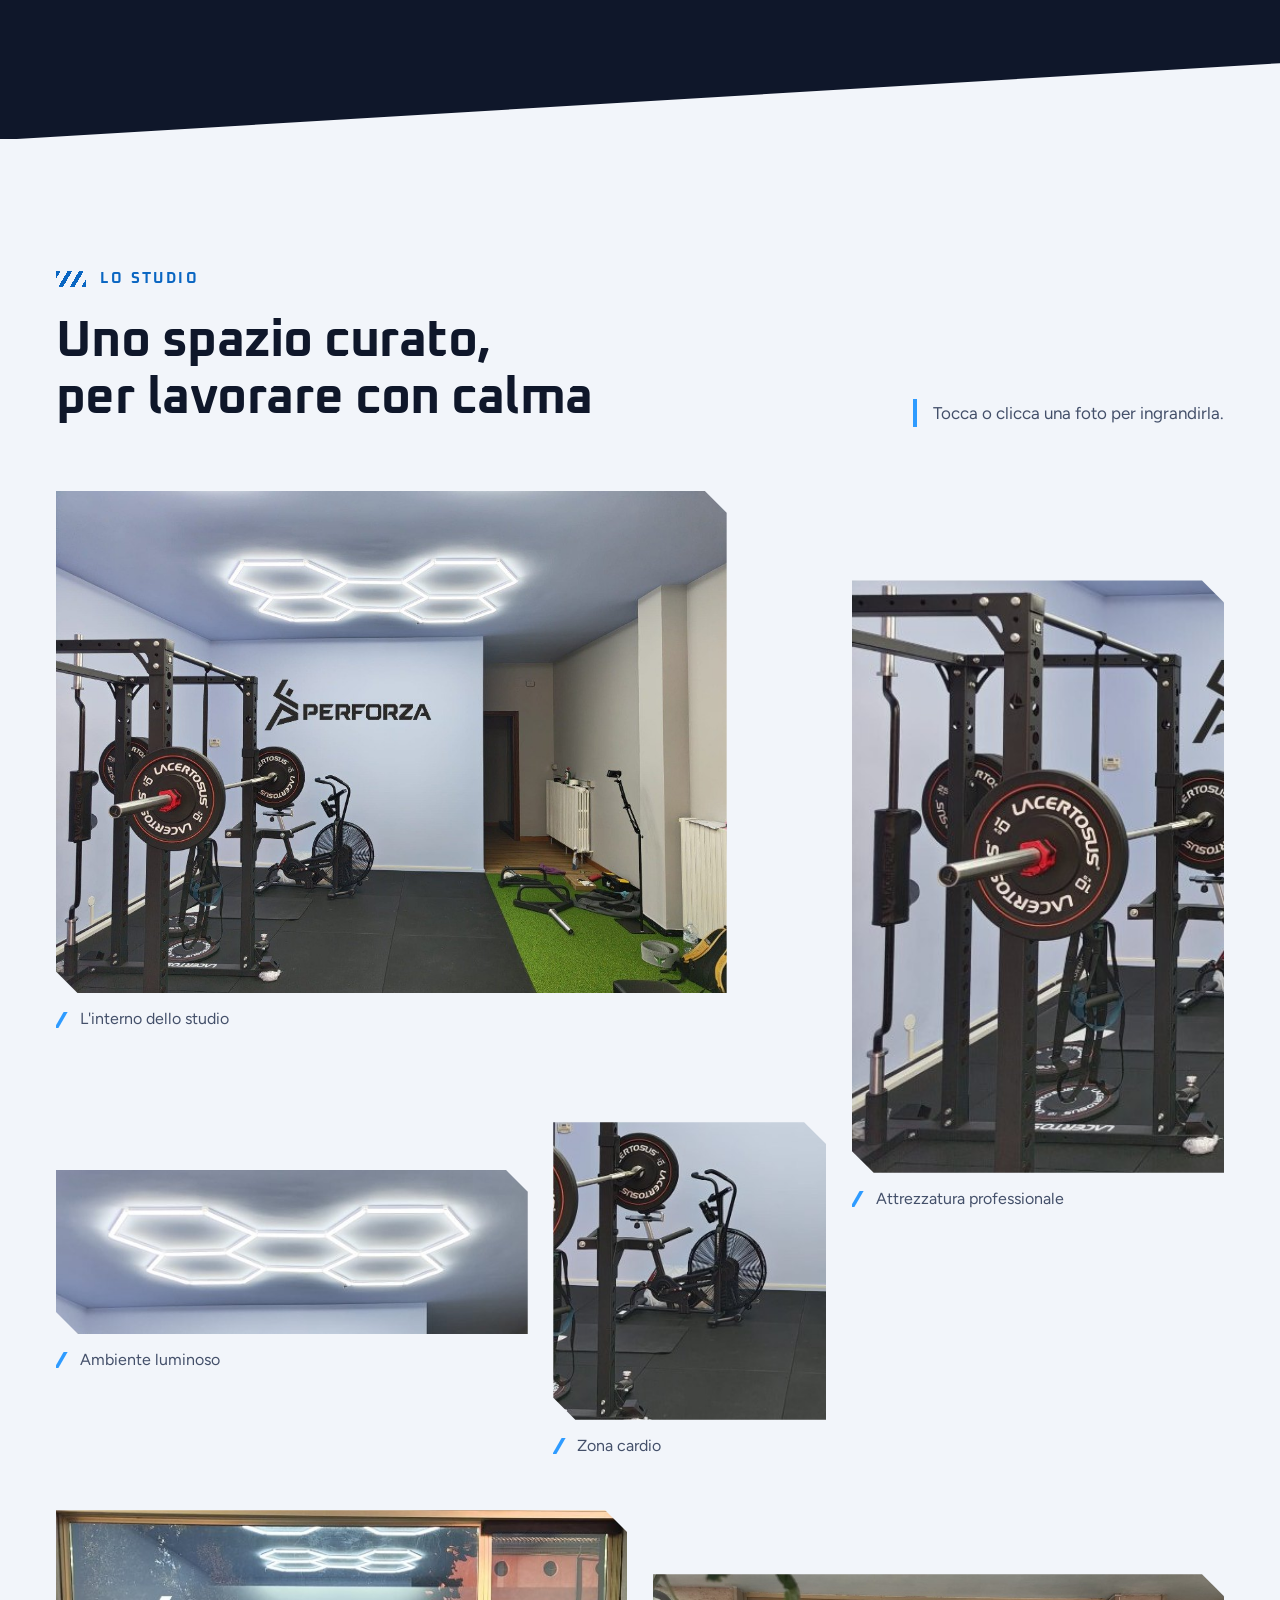
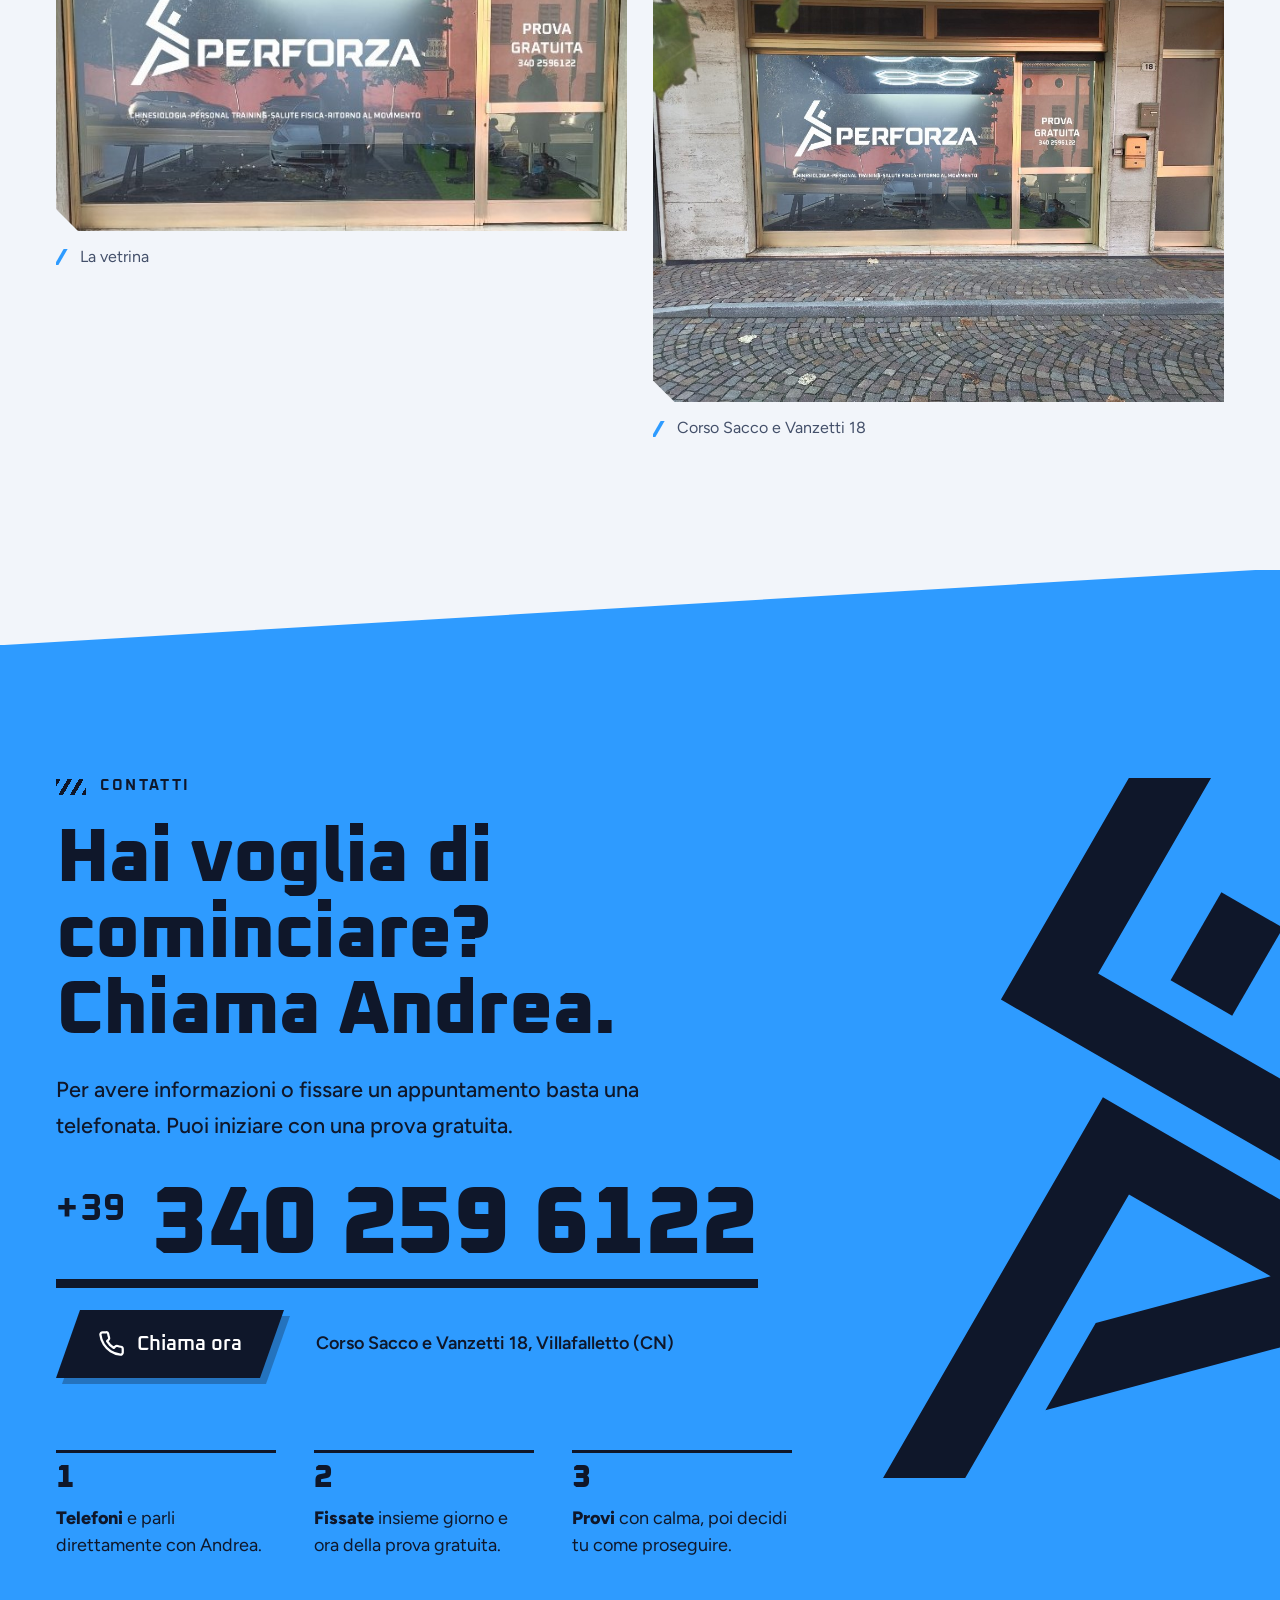
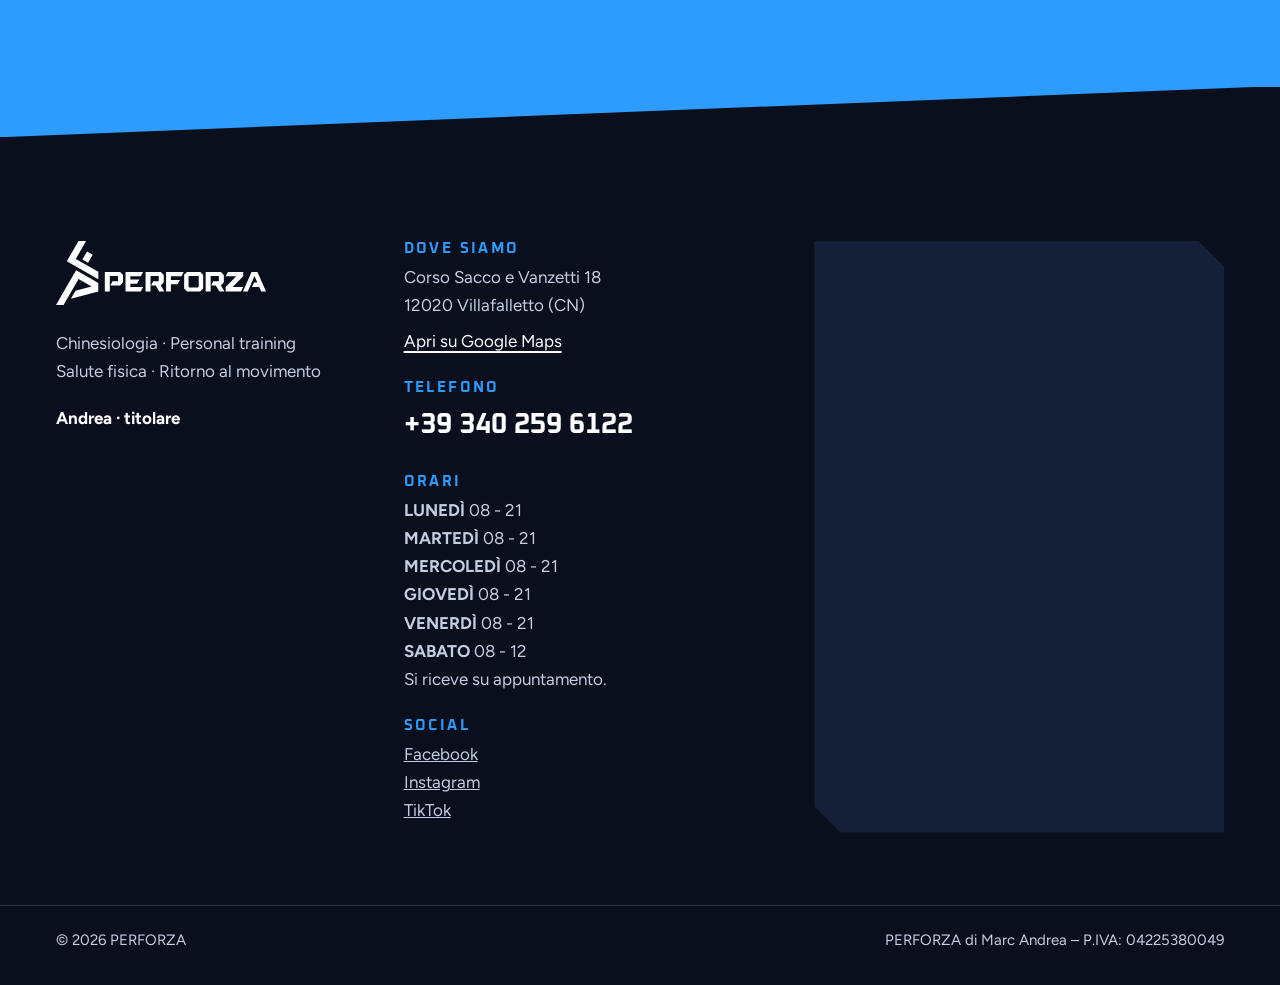
==== commit 6491f667: "Sono un coglione: Fix P.IVA" ====
--- a/perforza-website/index.html
+++ b/perforza-website/index.html
@@ -427,7 +427,7 @@
 
     <div class="container site-footer__legal">
       <p>© <span id="year">2026</span> PERFORZA</p>
-      <p><span>PERFORZA di Marc Andrea – Via Provinciale Saluzzo 100, 12039 Verzuolo (CN) – P.IVA: 04225380049</span></p>
+      <p><span>PERFORZA di Marc Andrea – P.IVA: 04225380049</span></p>
     </div>
   </footer>
 
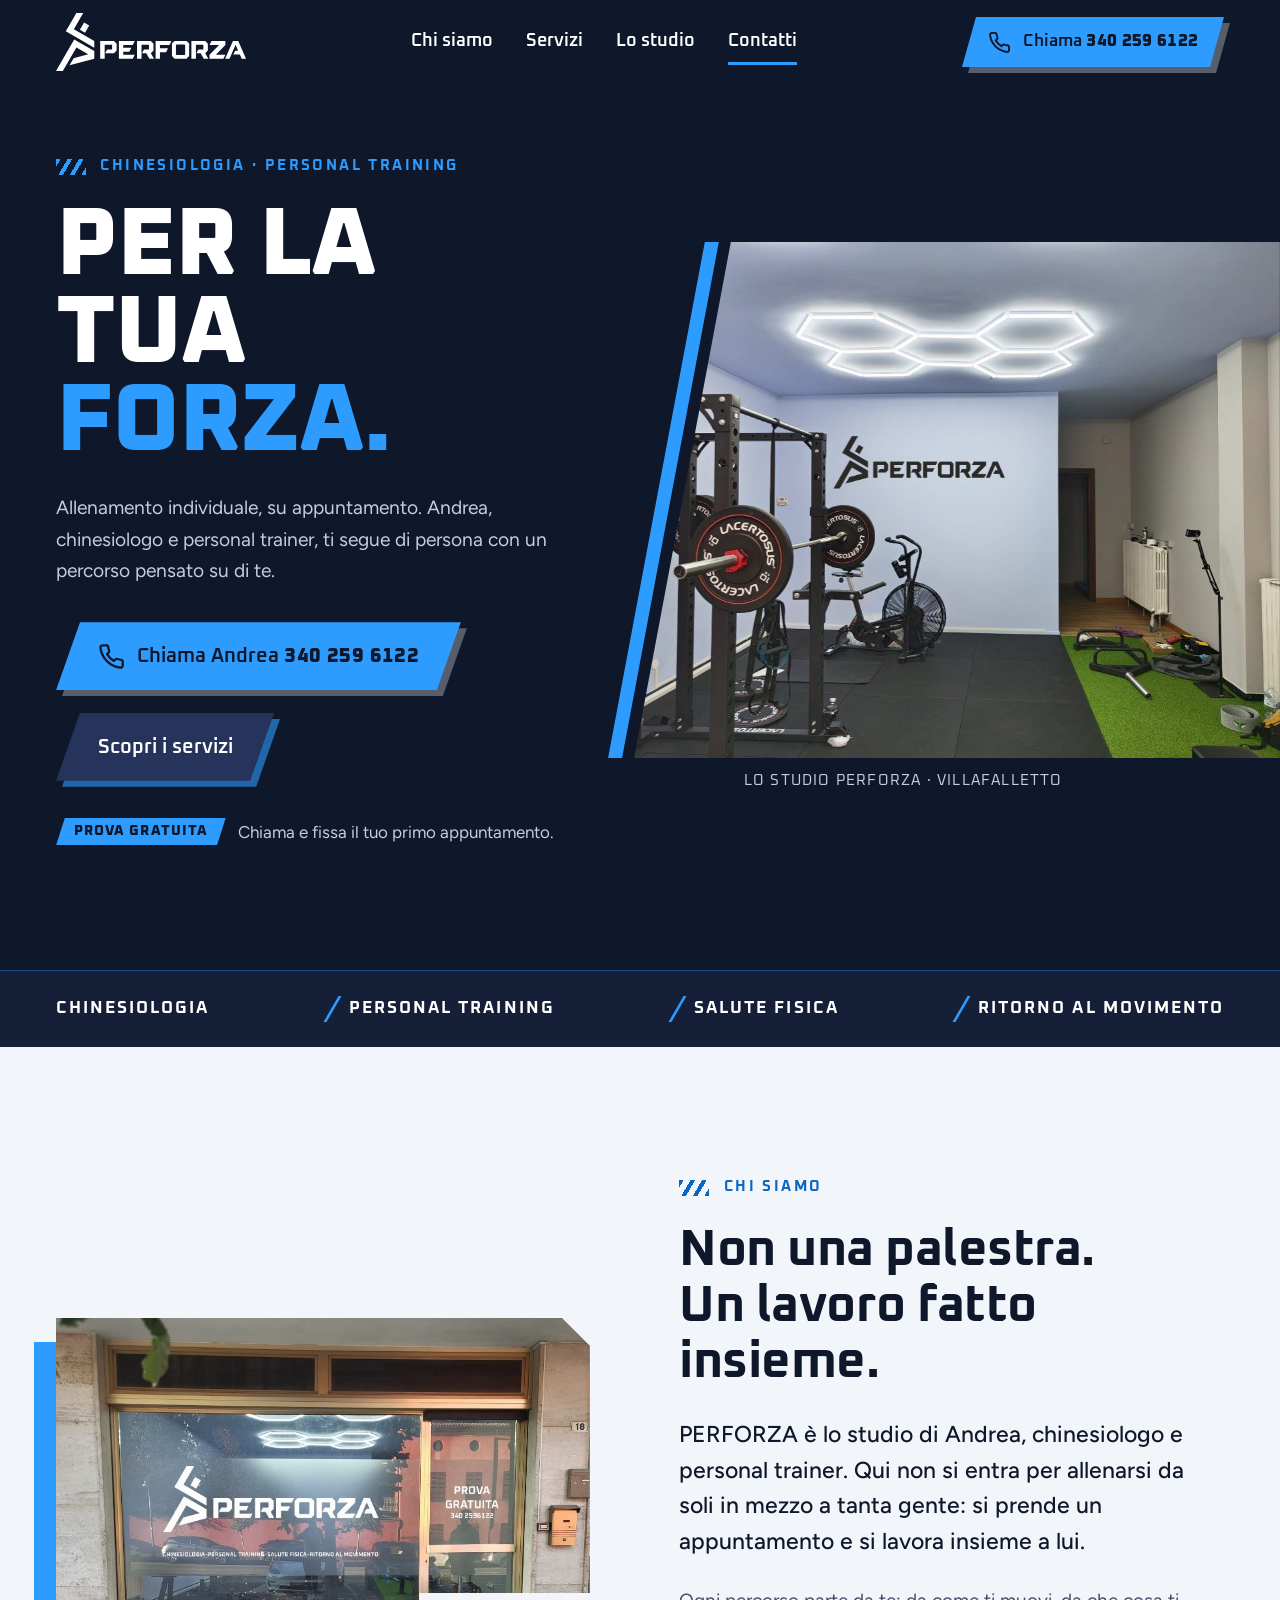
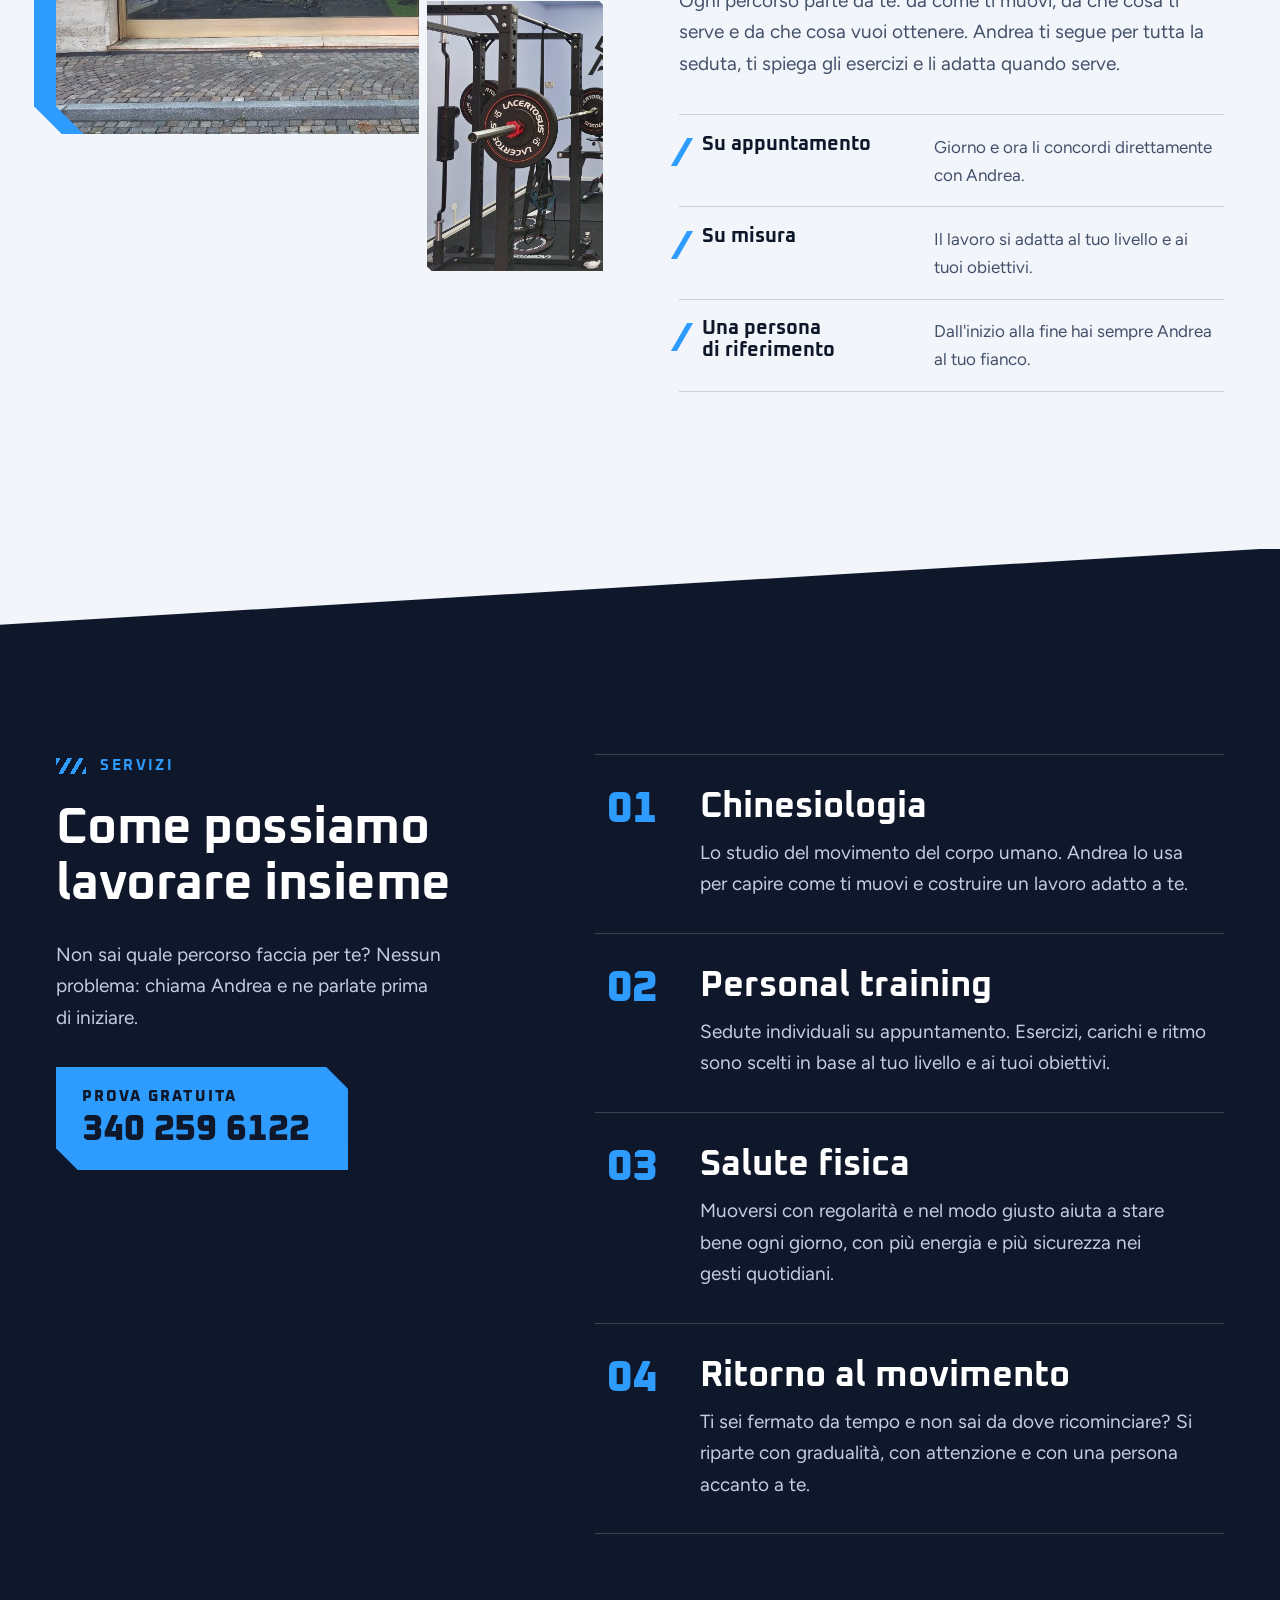
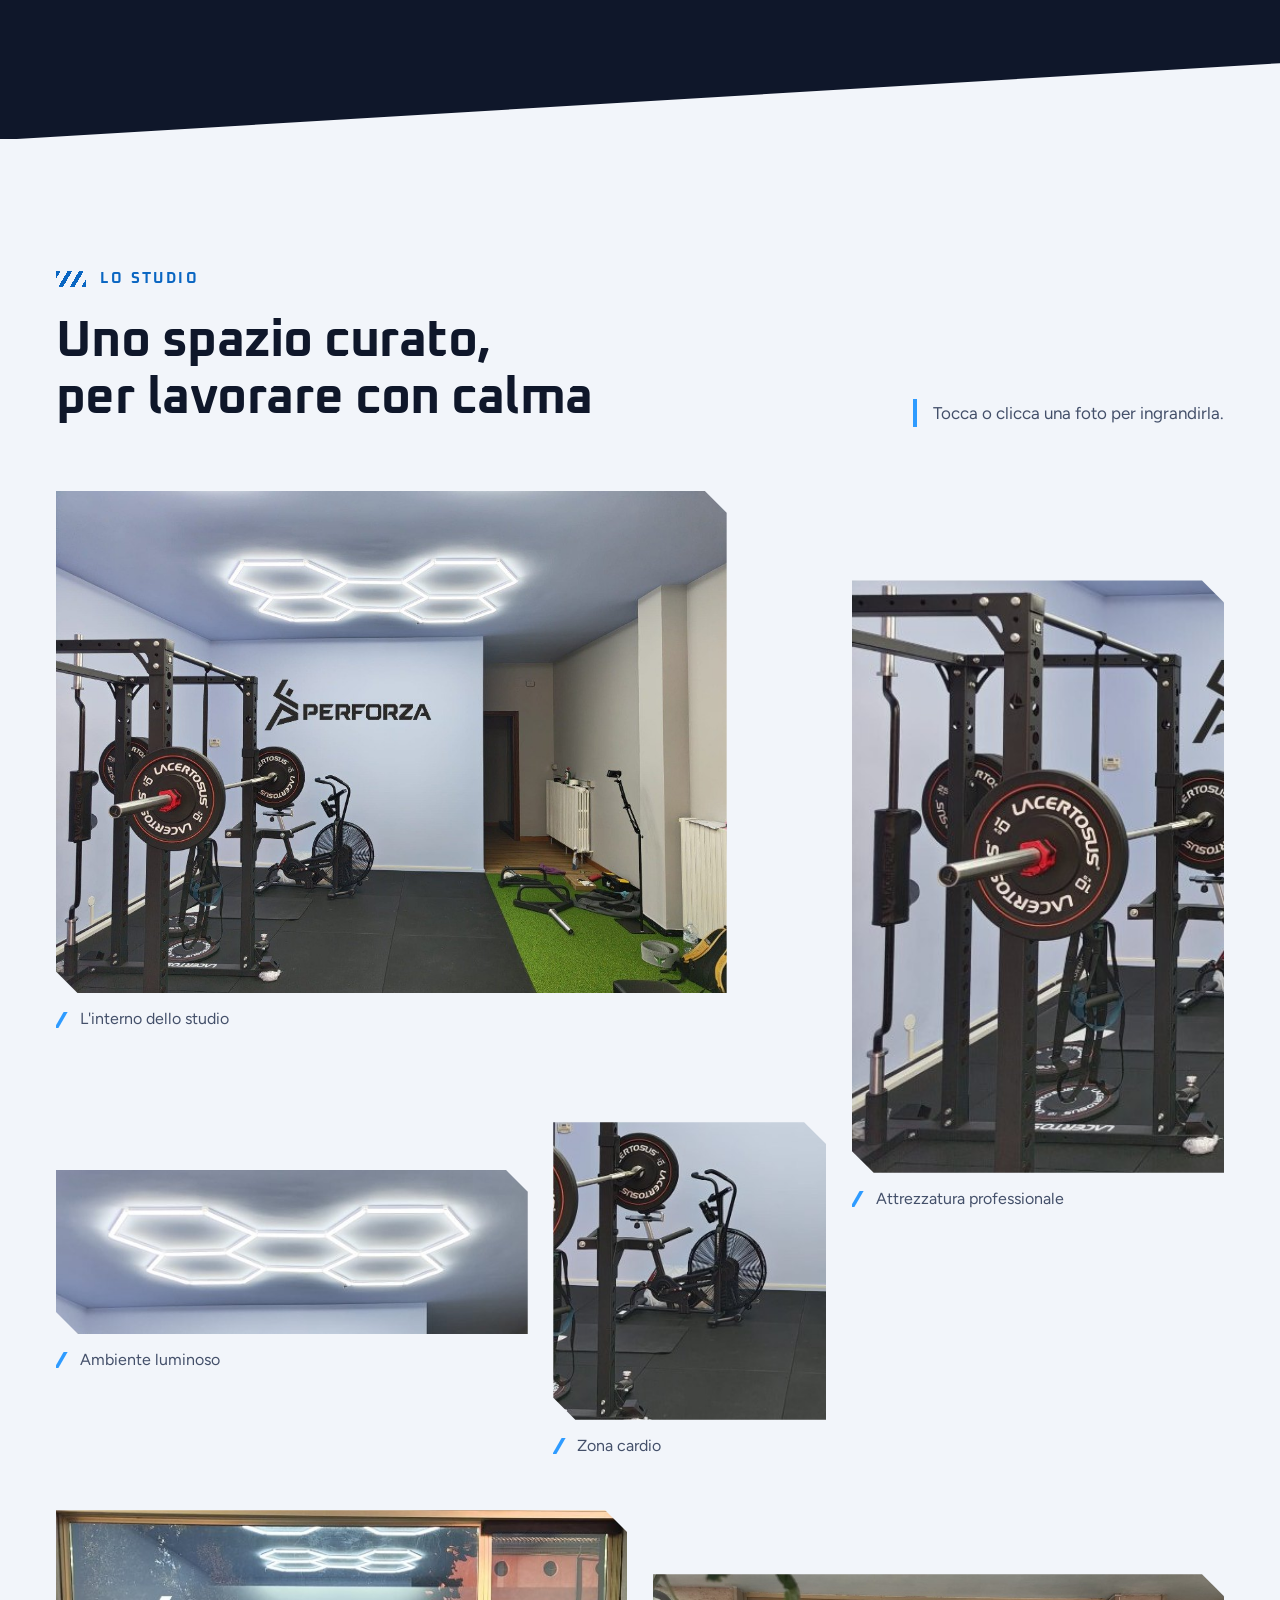
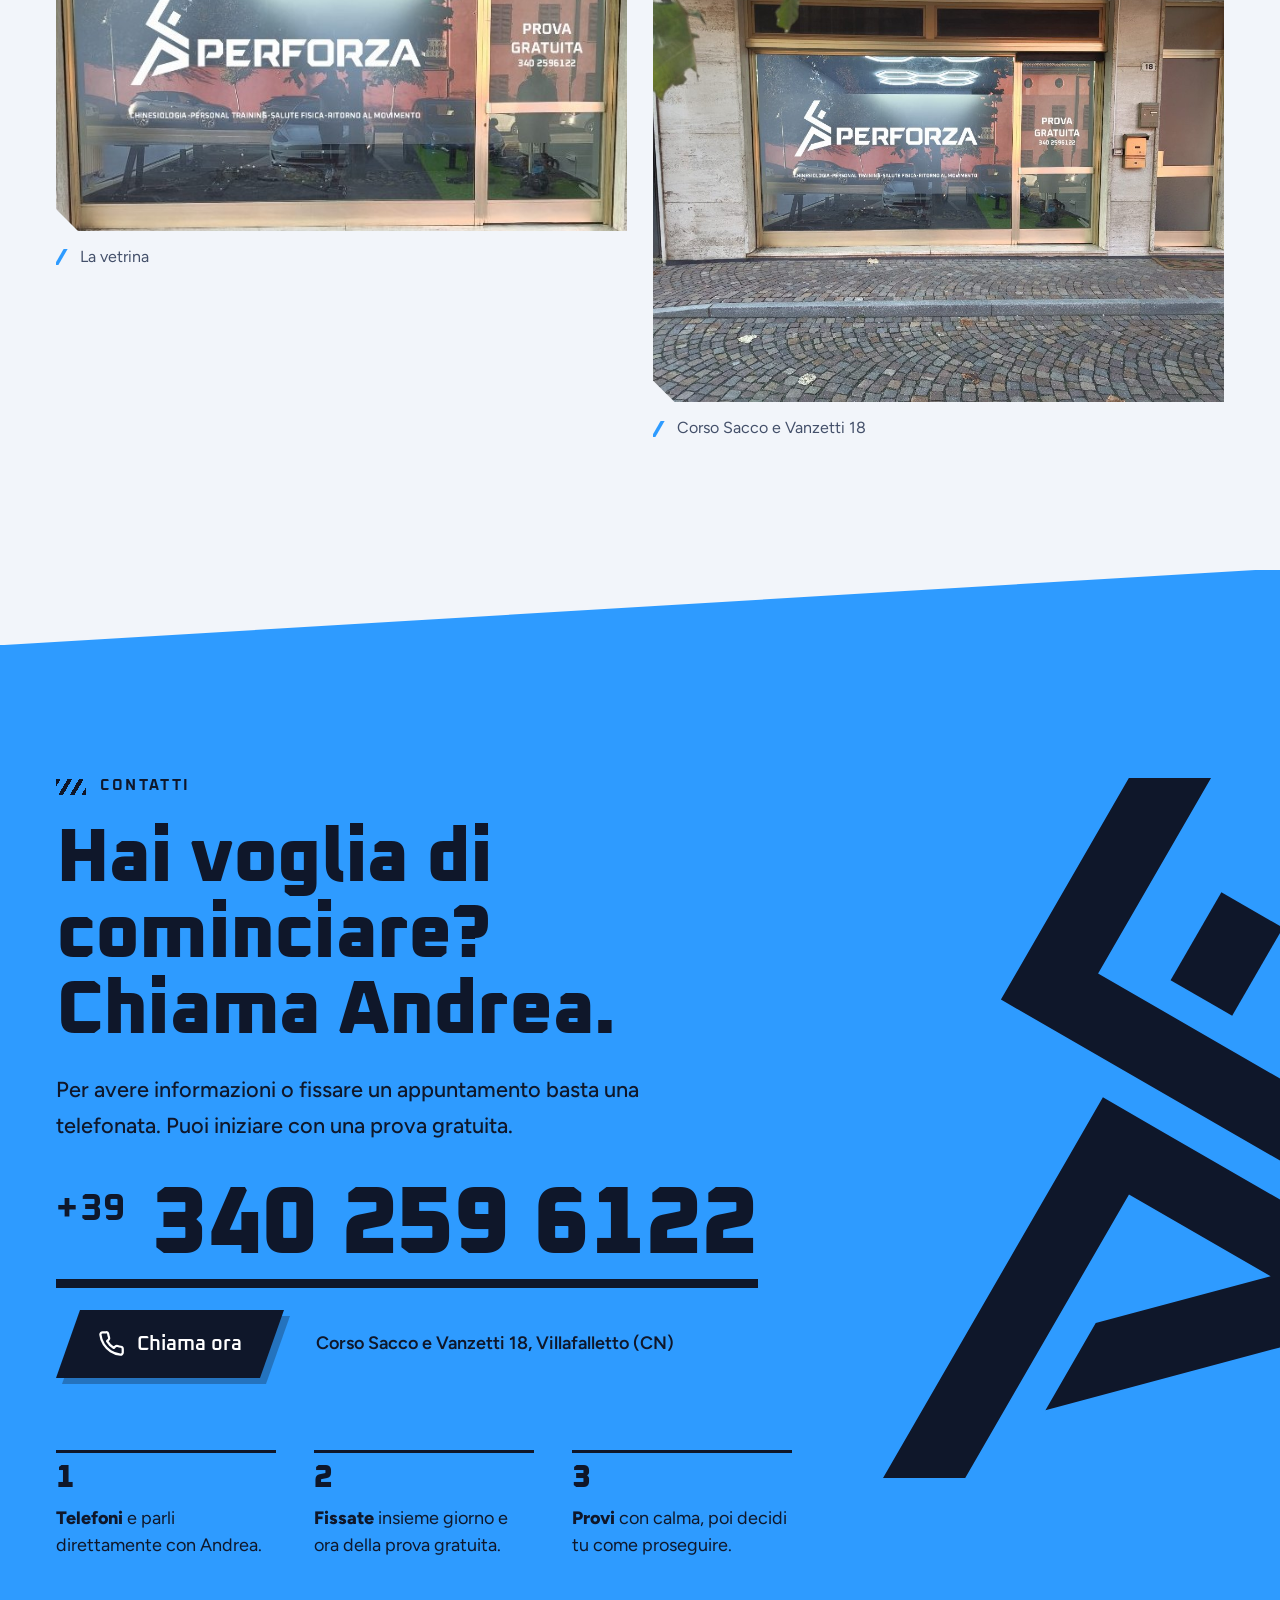
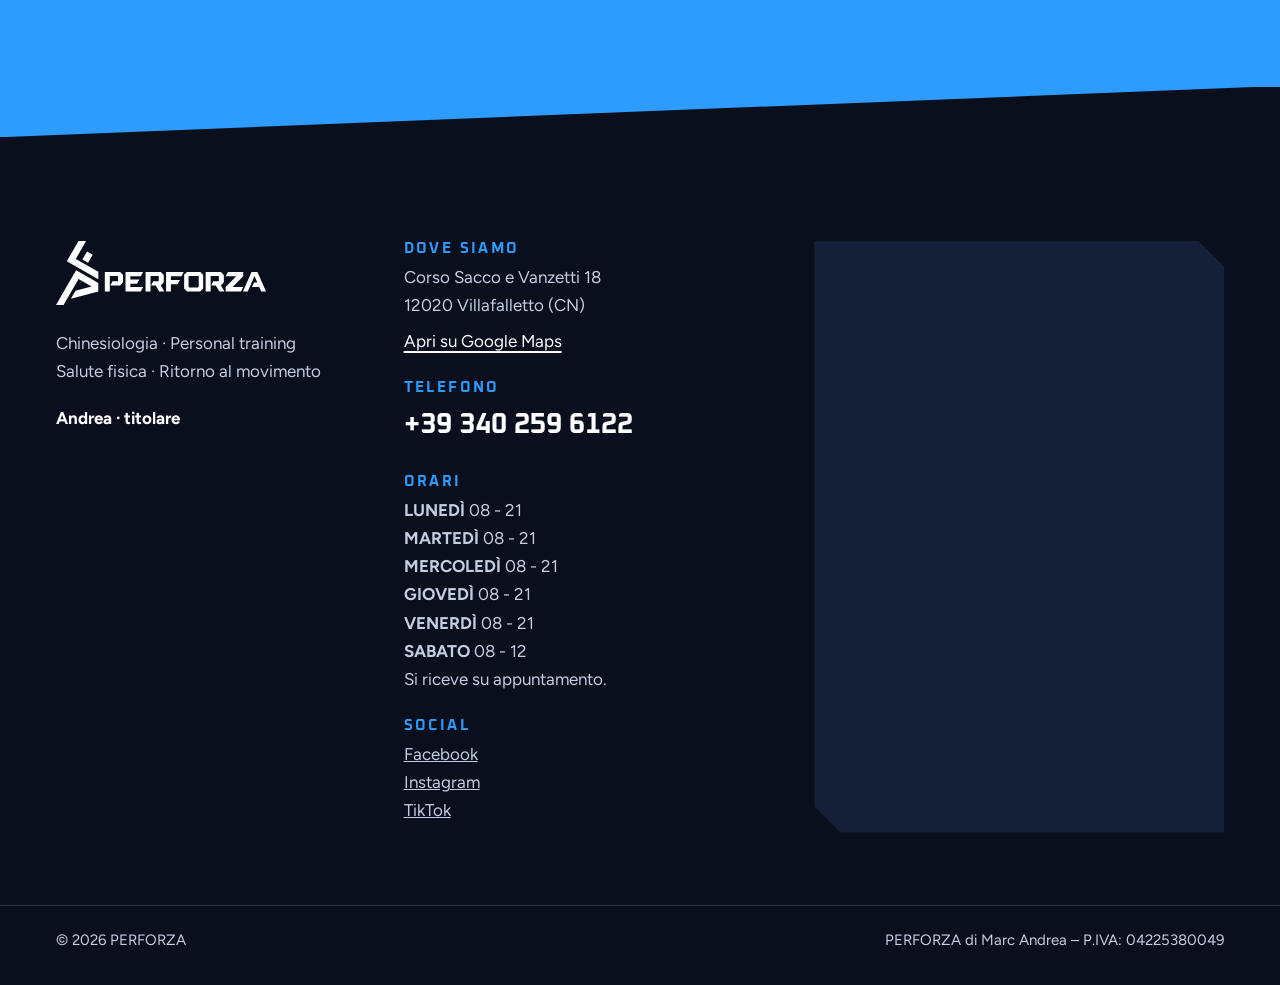
==== commit 94e4fe4b: "Aggiornamento Anteprima Condivisione" ====
--- a/perforza-website/index.html
+++ b/perforza-website/index.html
@@ -14,7 +14,7 @@
   <meta property="og:site_name" content="PERFORZA">
   <meta property="og:title" content="PERFORZA · Personal training e chinesiologia a Villafalletto">
   <meta property="og:description" content="Allenamento individuale su appuntamento con Andrea. Chiama il 340 259 6122 per una prova gratuita.">
-  <meta property="og:image" content="assets/images/interno-completo.jpg">
+  <meta property="og:image" content="https://perforza-villafalletto.it/assets/images/logo-full-blue.png">
 
   <script>document.documentElement.classList.add("js");</script>
   <link rel="icon" type="image/svg+xml" href="assets/icons/favicon.svg">
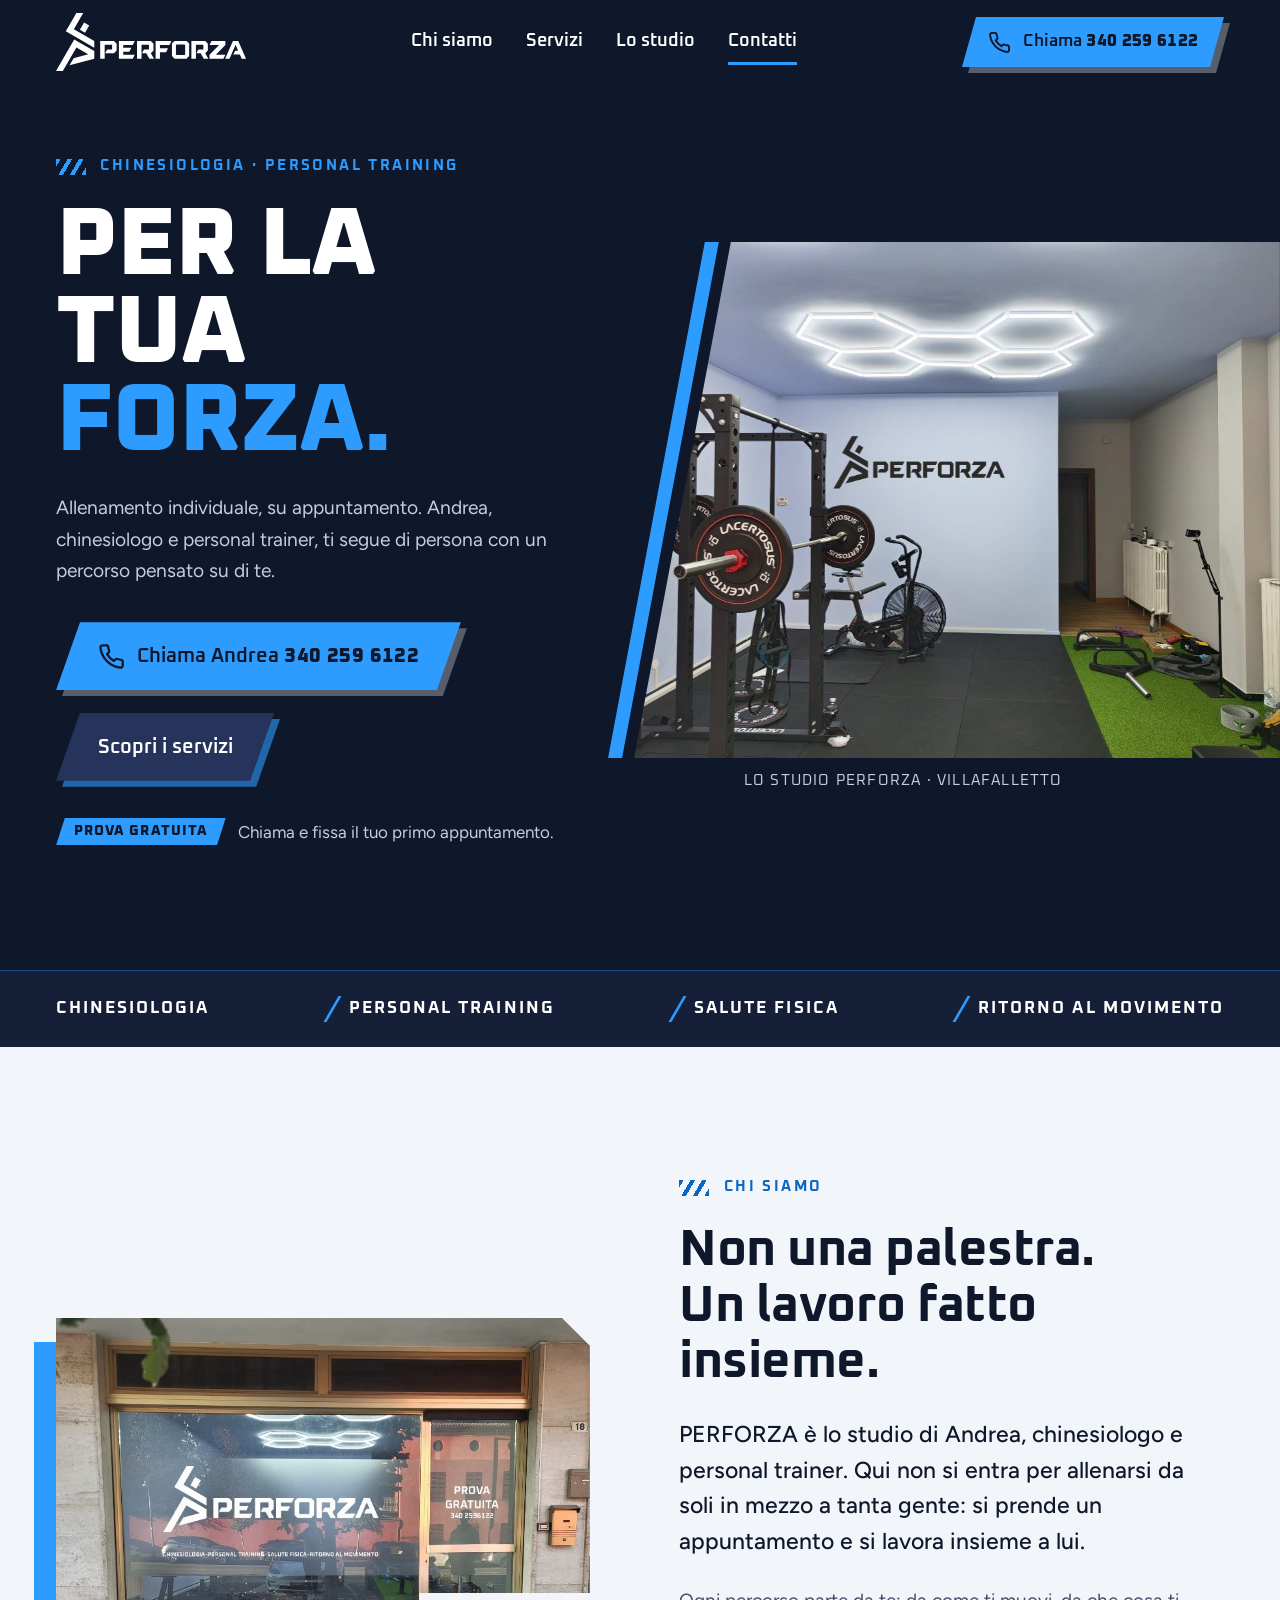
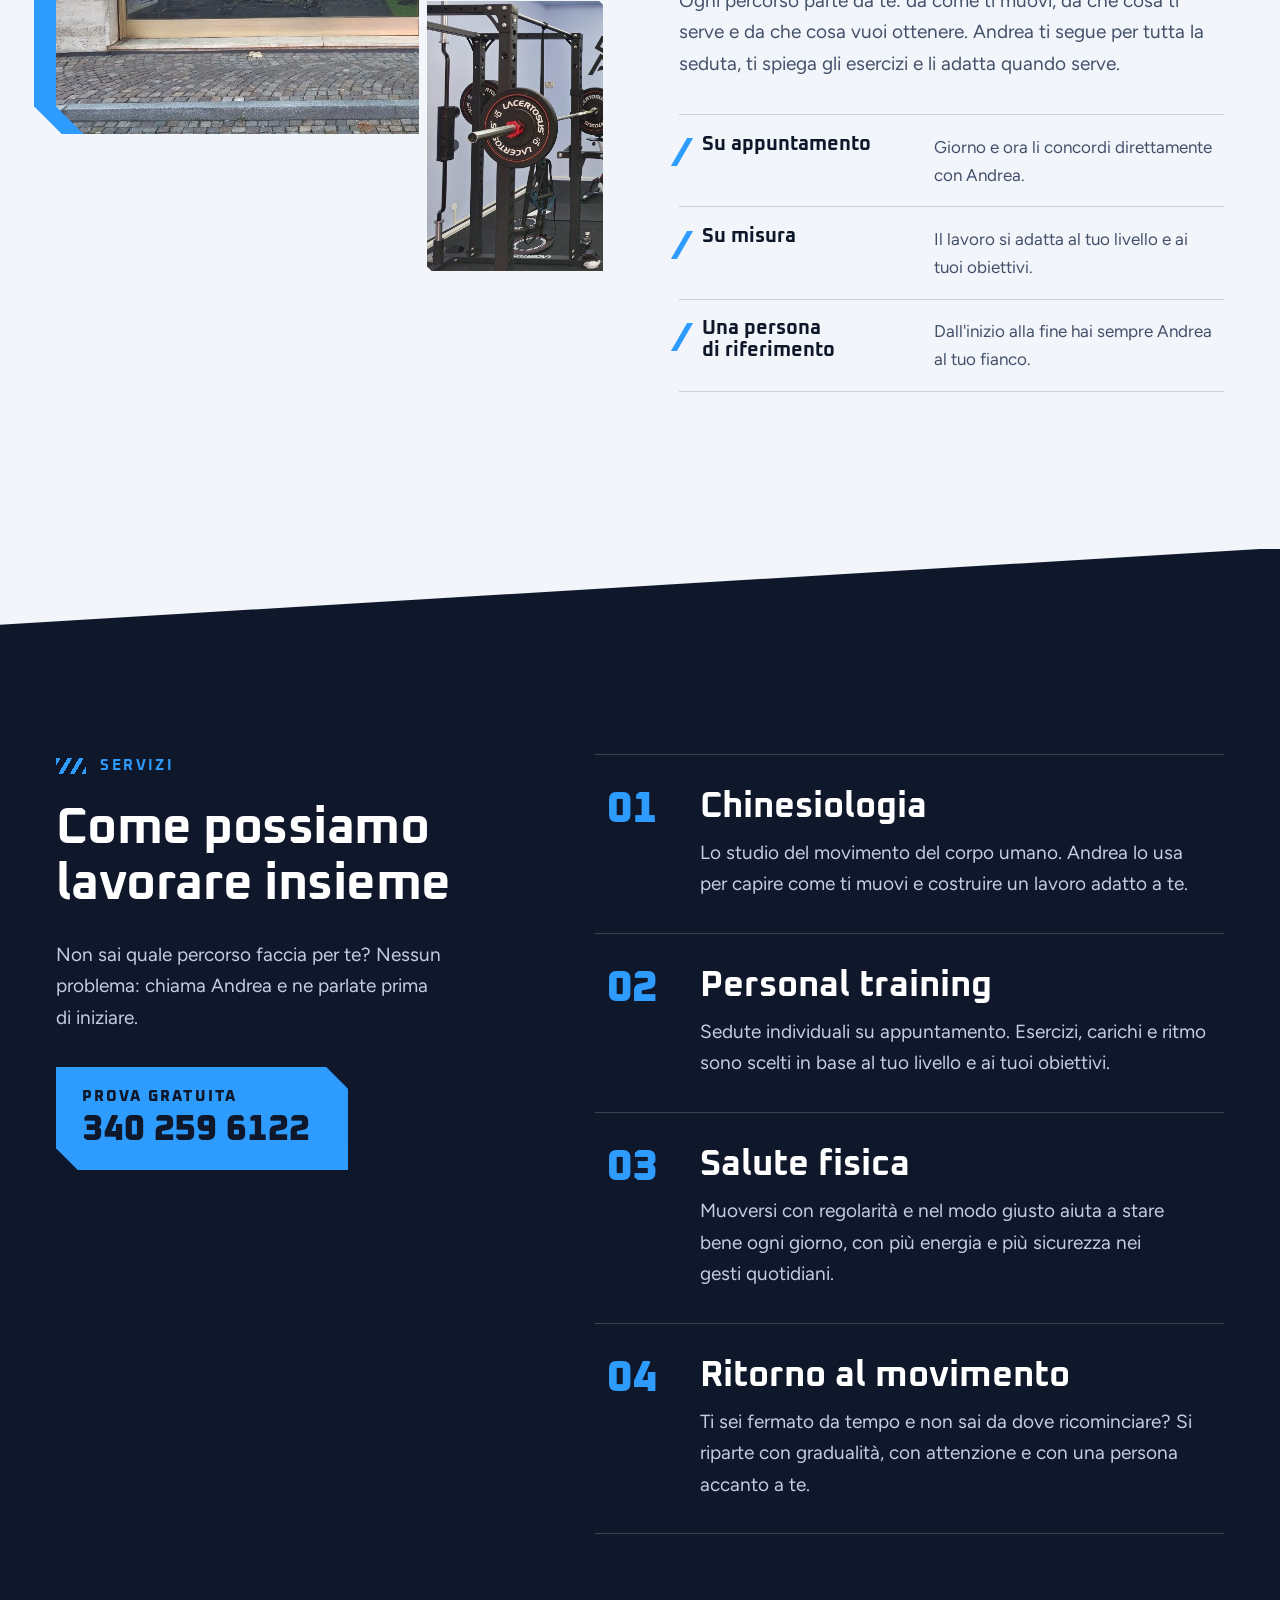
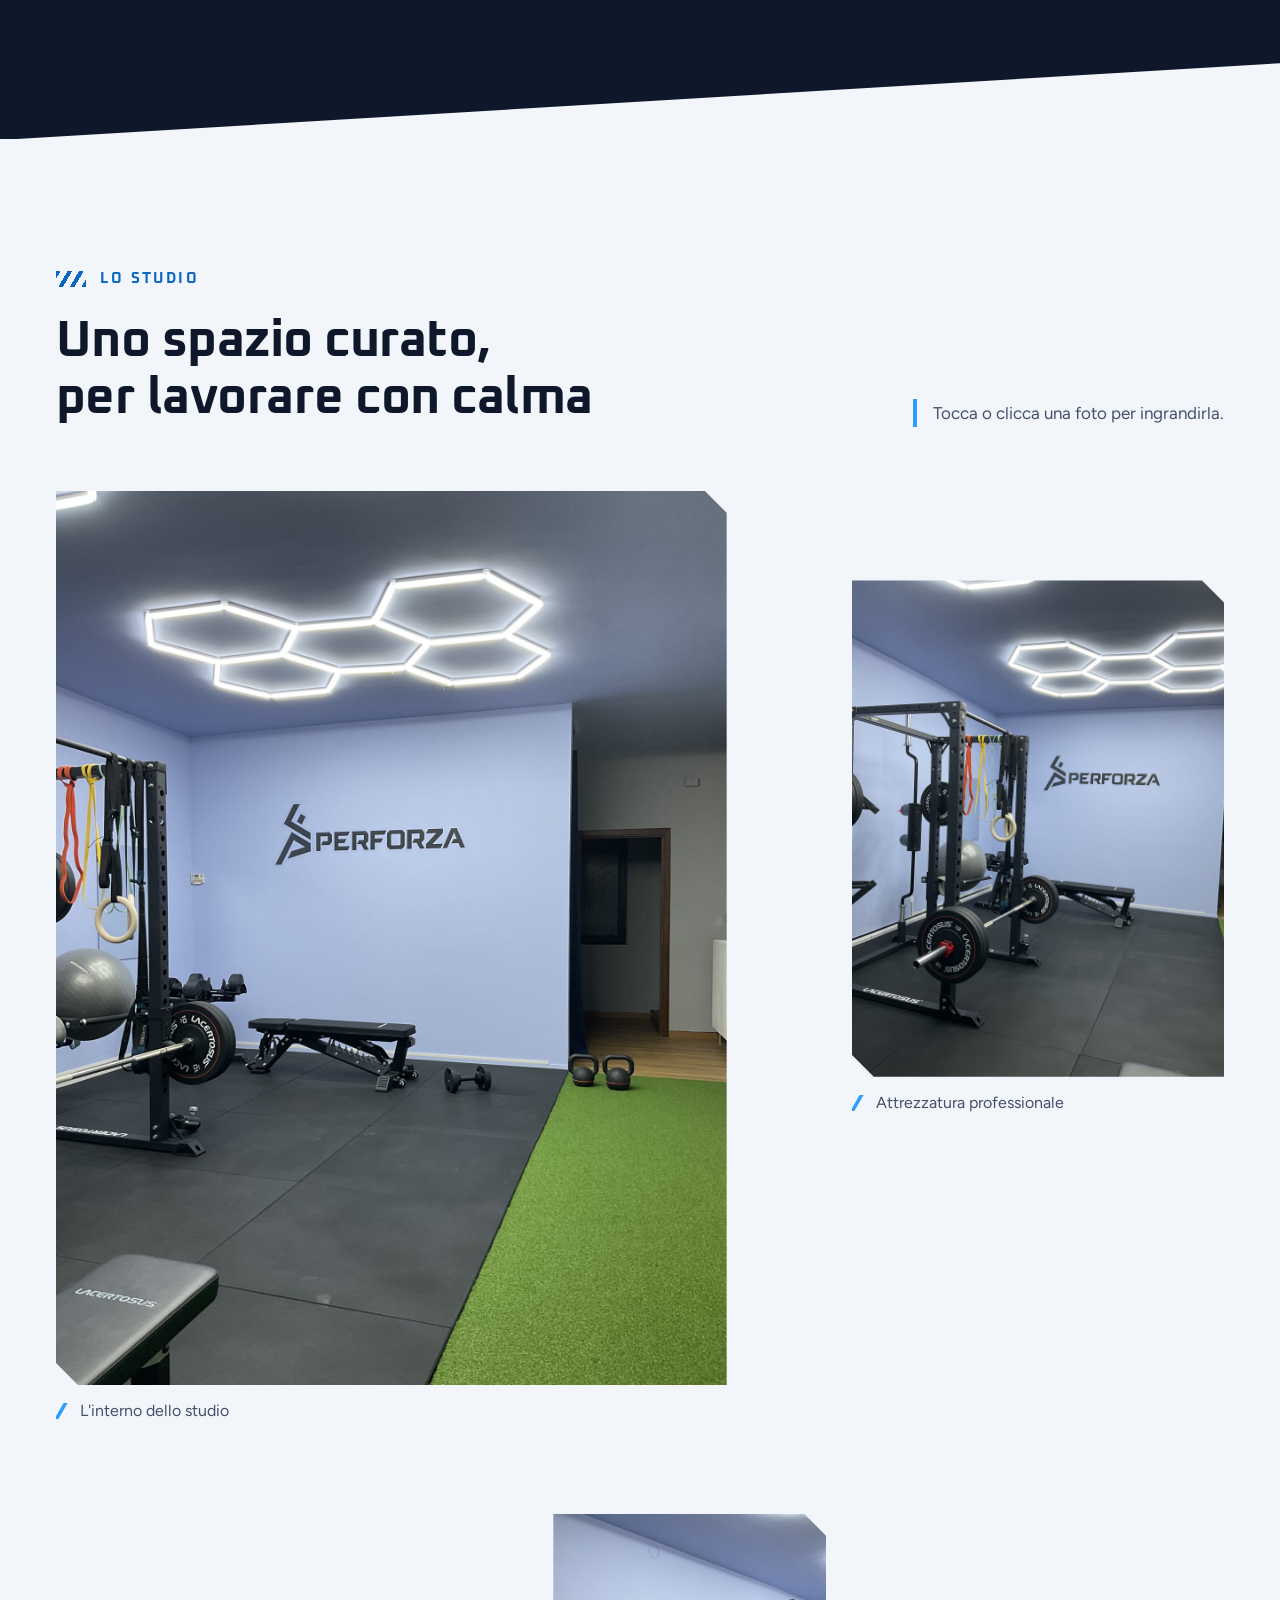
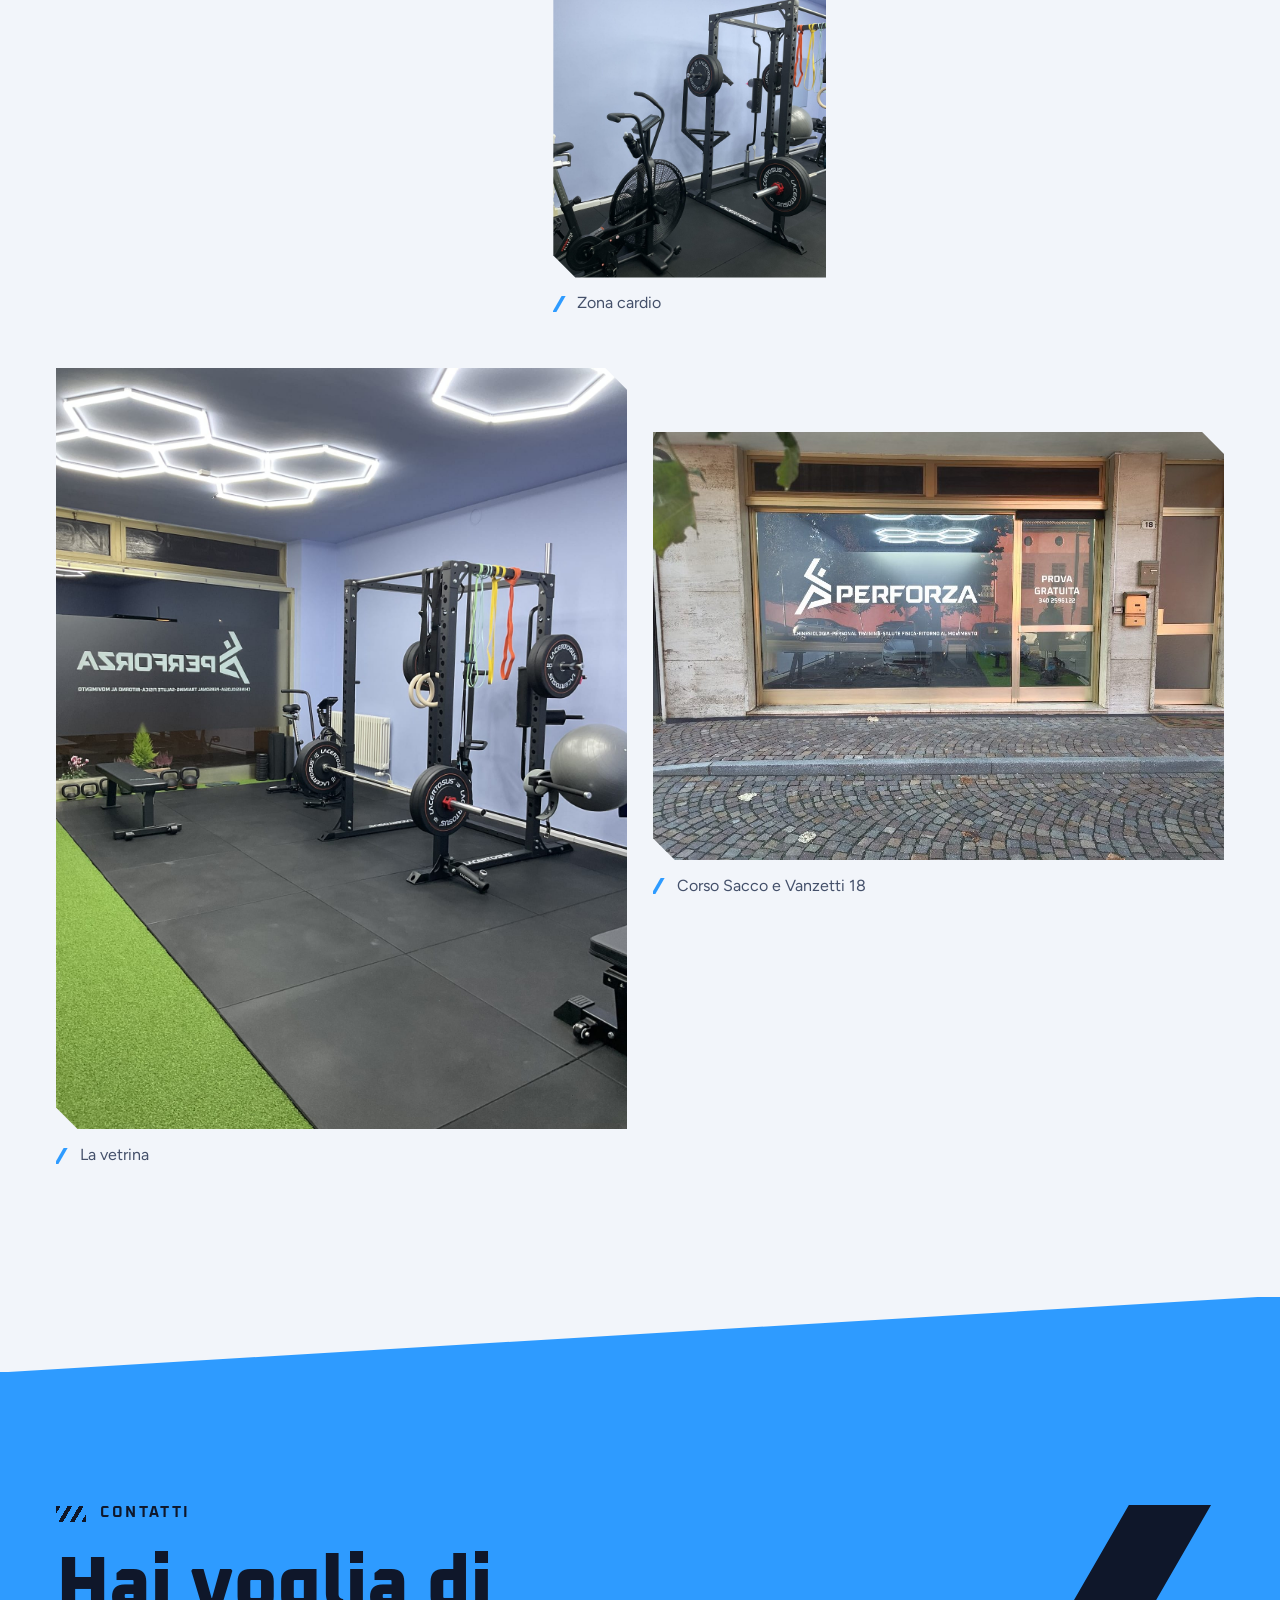
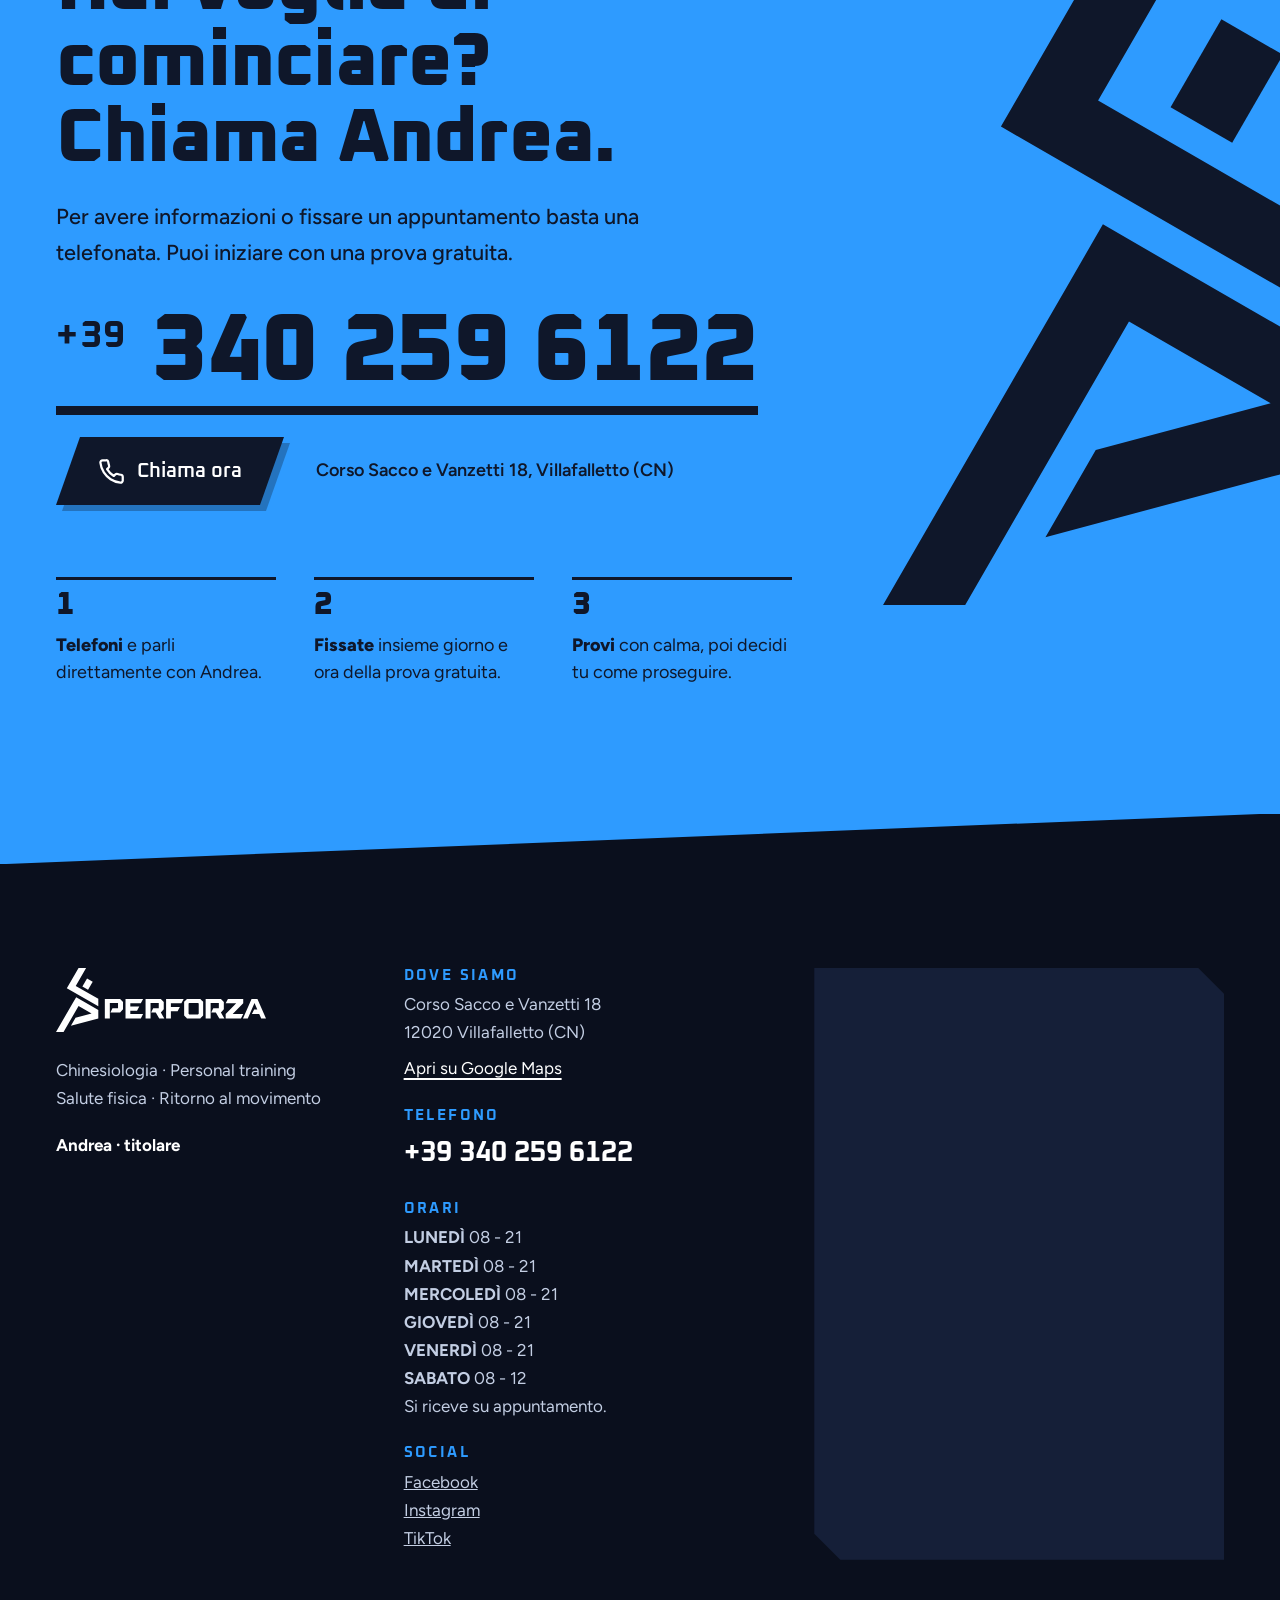
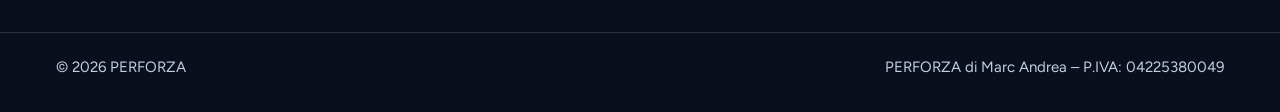
==== commit f0551486: "Update src delle varie immagini con quelle nuove" ====
--- a/perforza-website/index.html
+++ b/perforza-website/index.html
@@ -257,9 +257,9 @@
         <ul class="gallery__grid">
           <li class="g-item g-item--1 reveal-img">
             <button class="g-btn" type="button" data-type="image"
-                    data-src="assets/images/interno-completo.jpg"
+                    data-src="assets/images/locale.jpeg"
                     data-caption="L'interno dello studio PERFORZA">
-              <img src="assets/images/interno-completo.jpg" alt="Interno dello studio: rack, bike ad aria, logo sulla parete e luci a soffitto" width="1030" height="772" loading="lazy">
+              <img src="assets/images/locale.jpeg" alt="Interno dello studio: rack, bike ad aria, logo sulla parete e luci a soffitto" width="1030" height="772" loading="lazy">
               <span class="g-btn__label">Ingrandisci</span>
             </button>
             <p class="g-caption">L'interno dello studio</p>
@@ -267,15 +267,15 @@
 
           <li class="g-item g-item--2 reveal-img" style="--delay:.1s">
             <button class="g-btn" type="button" data-type="image"
-                    data-src="assets/images/dettaglio-rack.jpg"
+                    data-src="assets/images/pesi.jpeg"
                     data-caption="Il rack con bilanciere e dischi">
-              <img src="assets/images/dettaglio-rack.jpg" alt="Il rack con un bilanciere carico di dischi" width="350" height="557" loading="lazy">
+              <img src="assets/images/pesi.jpeg" alt="Il rack con un bilanciere carico di dischi" width="350" height="557" loading="lazy">
               <span class="g-btn__label">Ingrandisci</span>
             </button>
             <p class="g-caption">Attrezzatura professionale</p>
           </li>
 
-          <li class="g-item g-item--3 reveal-img">
+          <!--<li class="g-item g-item--3 reveal-img">
             <button class="g-btn" type="button" data-type="image"
                     data-src="assets/images/dettaglio-luci.jpg"
                     data-caption="Le luci esagonali a soffitto">
@@ -283,13 +283,13 @@
               <span class="g-btn__label">Ingrandisci</span>
             </button>
             <p class="g-caption">Ambiente luminoso</p>
-          </li>
+          </li>-->
 
           <li class="g-item g-item--4 reveal-img" style="--delay:.1s">
             <button class="g-btn" type="button" data-type="image"
-                    data-src="assets/images/dettaglio-airbike.jpg"
+                    data-src="assets/images/cardio e pesi.jpeg"
                     data-caption="La bike ad aria accanto al rack">
-              <img src="assets/images/dettaglio-airbike.jpg" alt="La bike ad aria accanto al rack, sul pavimento in gomma" width="330" height="360" loading="lazy">
+              <img src="assets/images/cardio e pesi.jpeg" alt="La bike ad aria accanto al rack, sul pavimento in gomma" width="330" height="360" loading="lazy">
               <span class="g-btn__label">Ingrandisci</span>
             </button>
             <p class="g-caption">Zona cardio</p>
@@ -297,9 +297,9 @@
 
           <li class="g-item g-item--5 reveal-img">
             <button class="g-btn" type="button" data-type="image"
-                    data-src="assets/images/dettaglio-logo-vetrina.jpg"
+                    data-src="assets/images/locale vetrina dentro.jpeg"
                     data-caption="La vetrina con il logo PERFORZA">
-              <img src="assets/images/dettaglio-logo-vetrina.jpg" alt="Il logo PERFORZA sulla vetrina, con le scritte Chinesiologia, Personal training, Salute fisica, Ritorno al movimento" width="650" height="365" loading="lazy">
+              <img src="assets/images/locale vetrina dentro.jpeg" alt="Il logo PERFORZA sulla vetrina, con le scritte Chinesiologia, Personal training, Salute fisica, Ritorno al movimento" width="650" height="365" loading="lazy">
               <span class="g-btn__label">Ingrandisci</span>
             </button>
             <p class="g-caption">La vetrina</p>
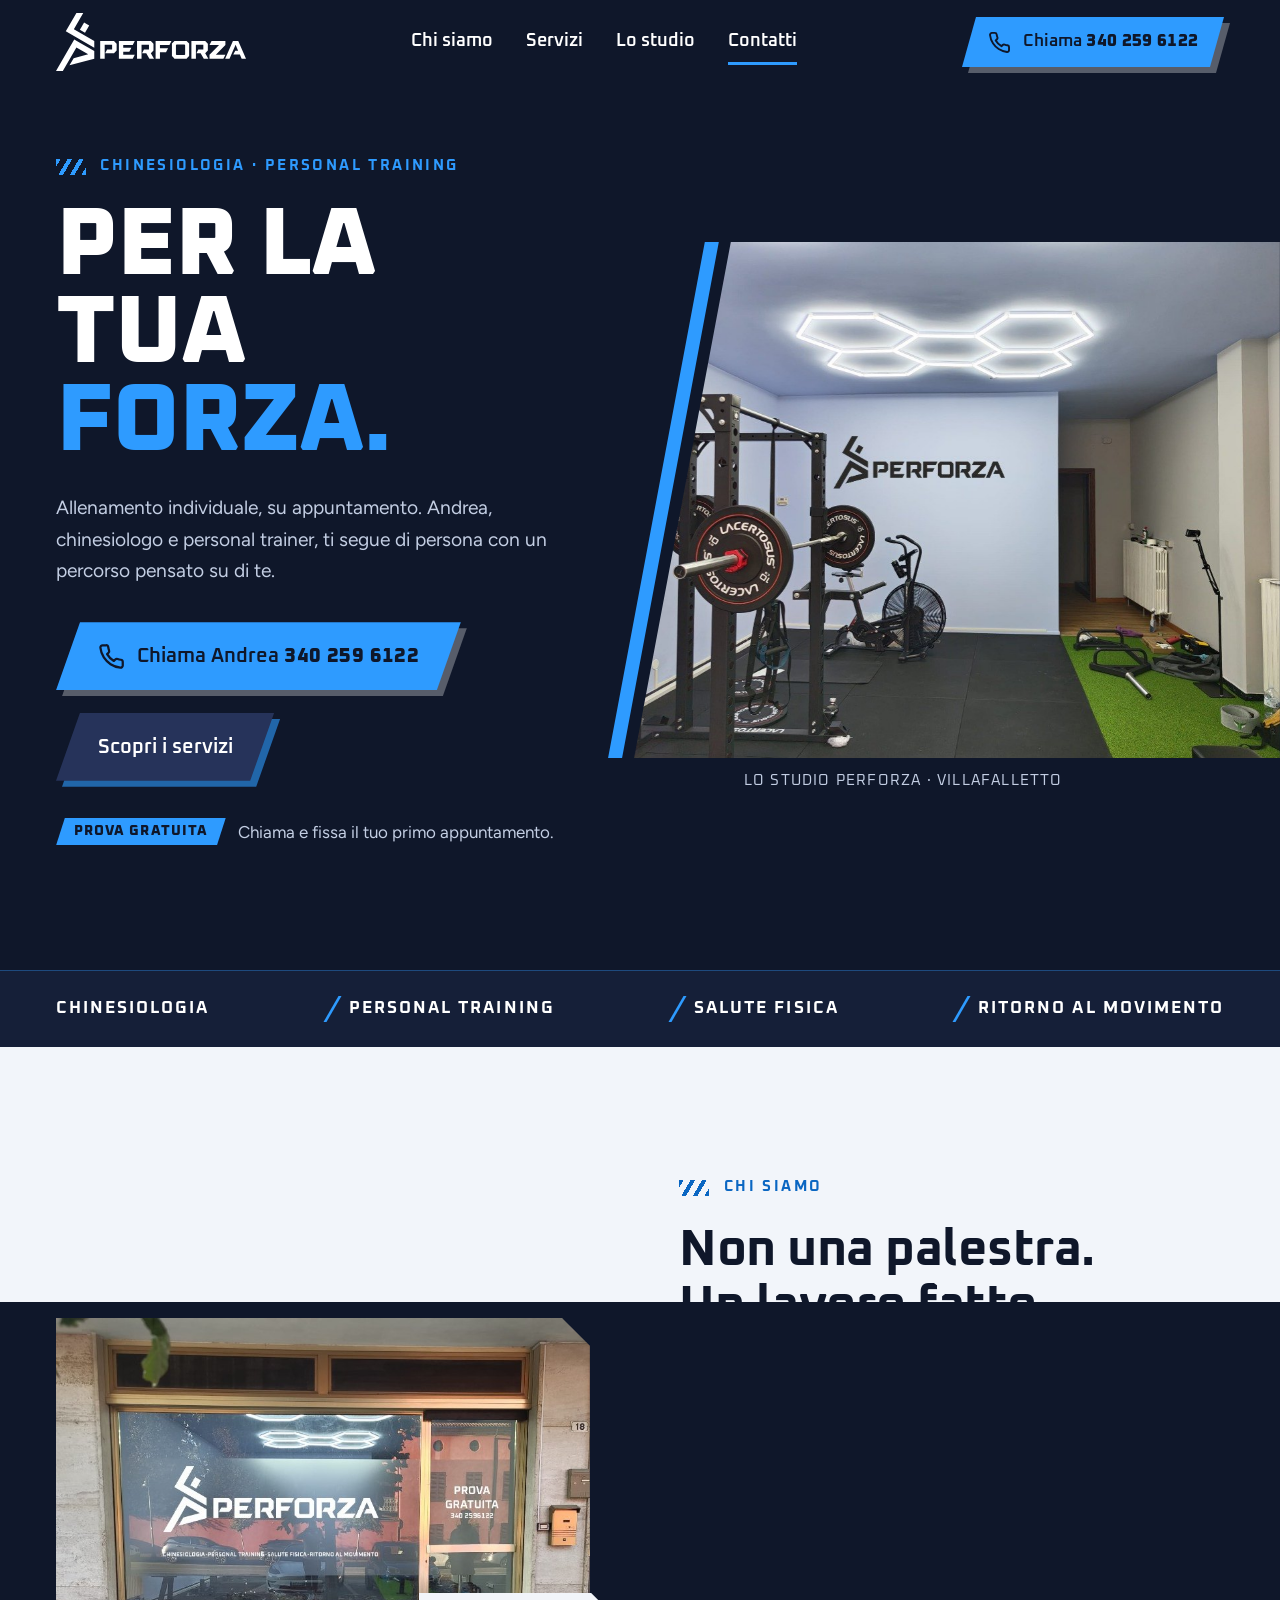
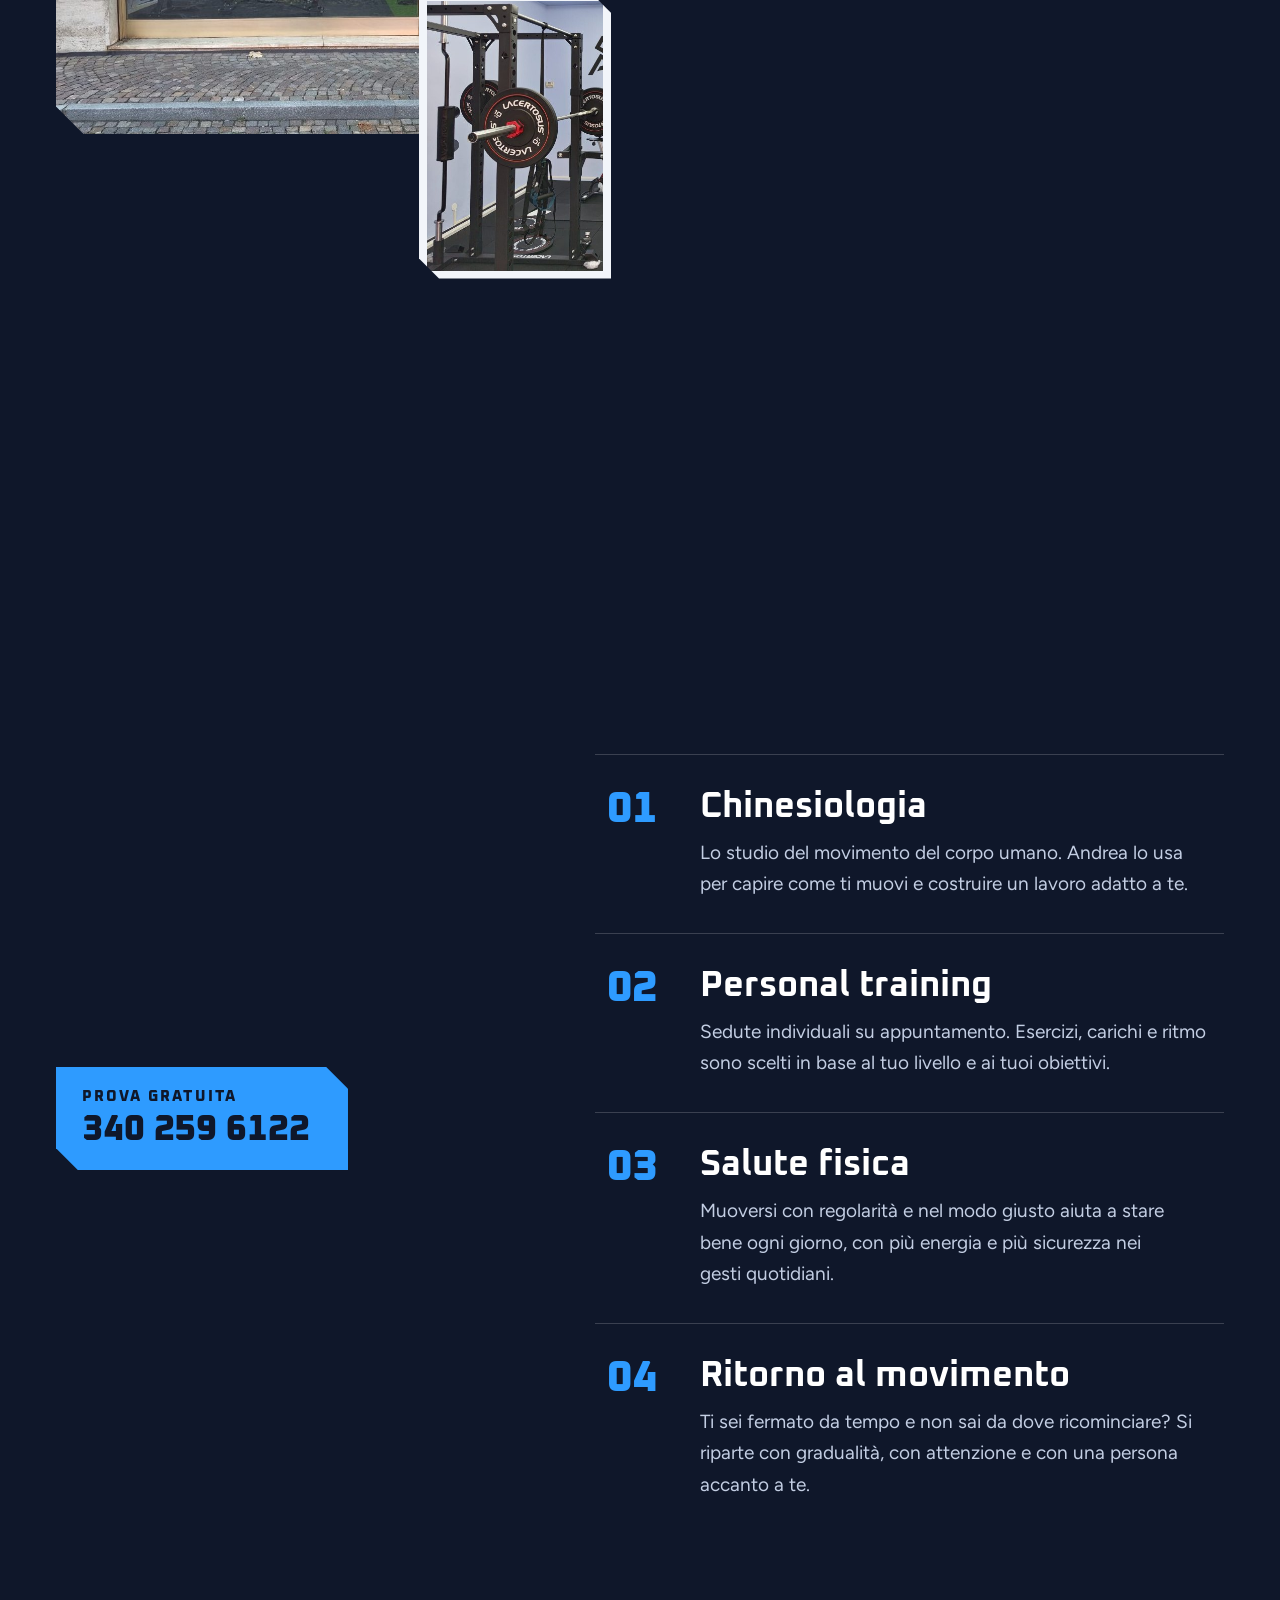
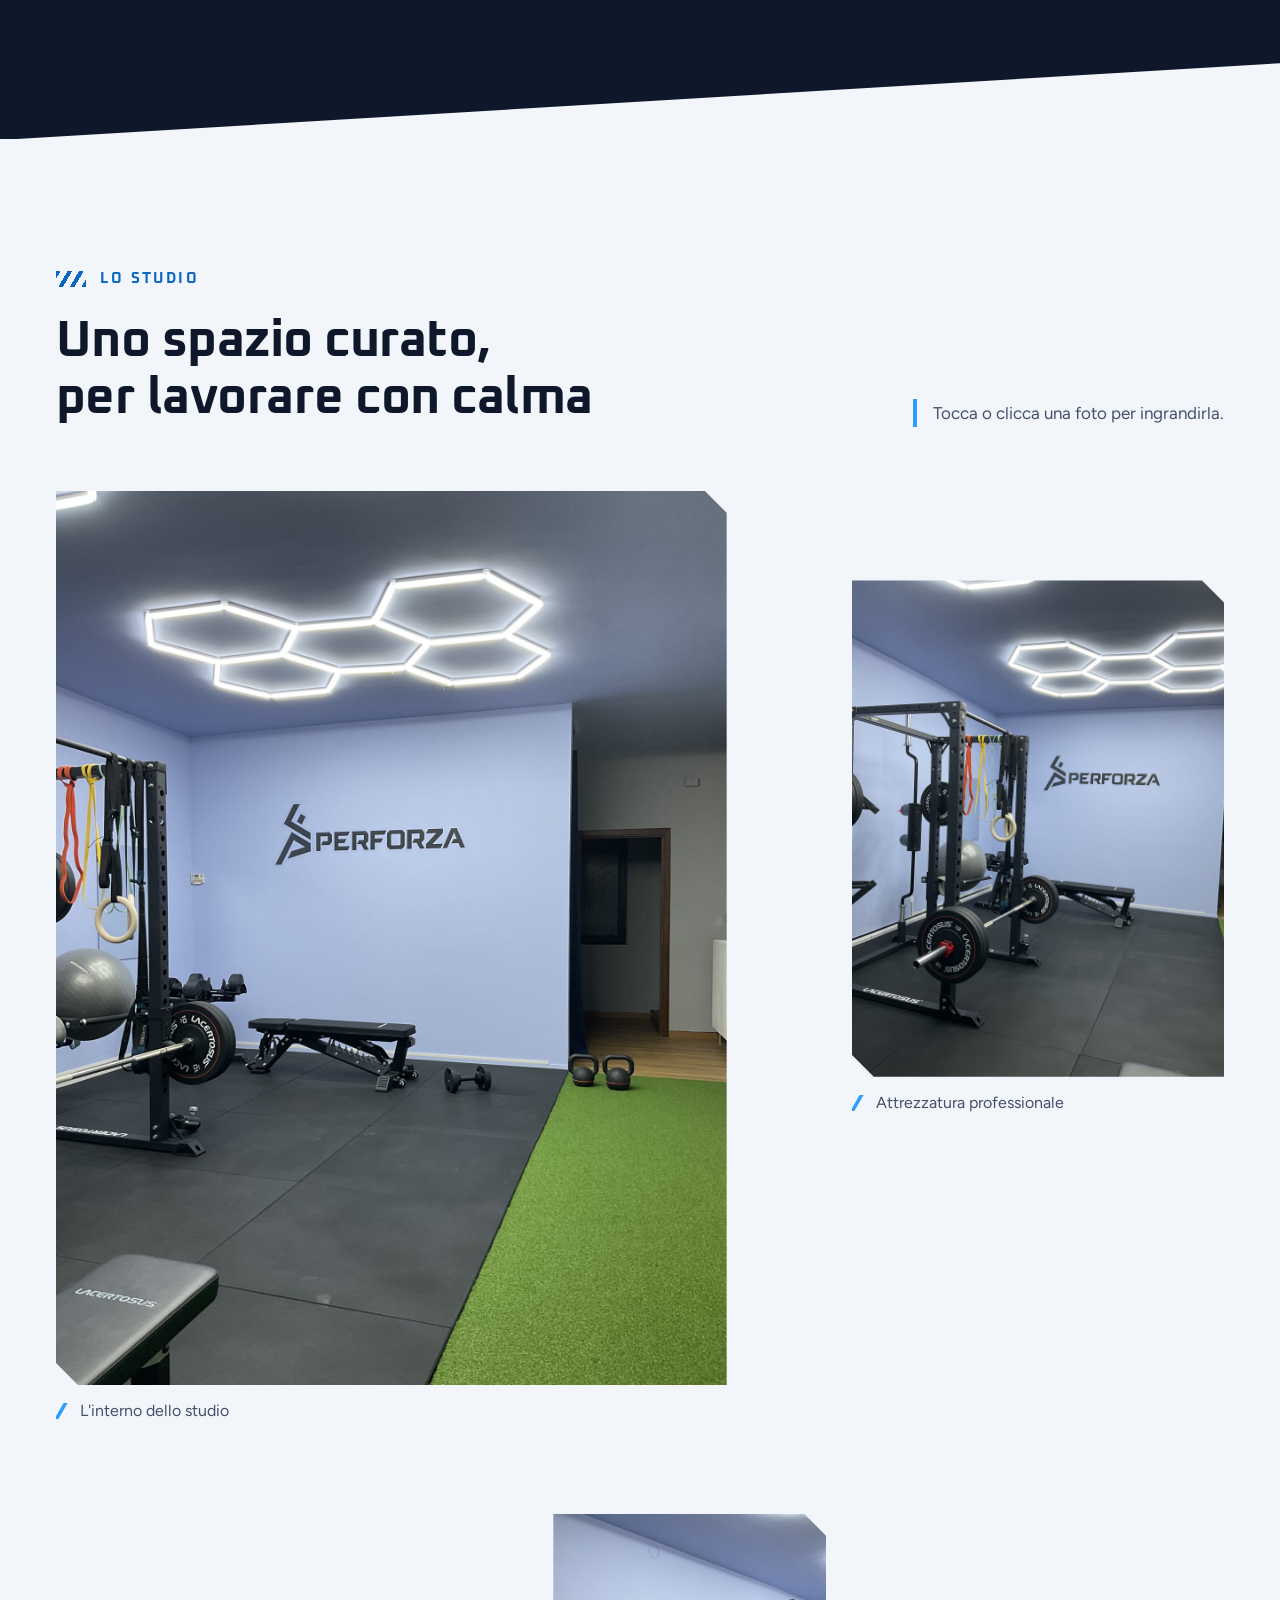
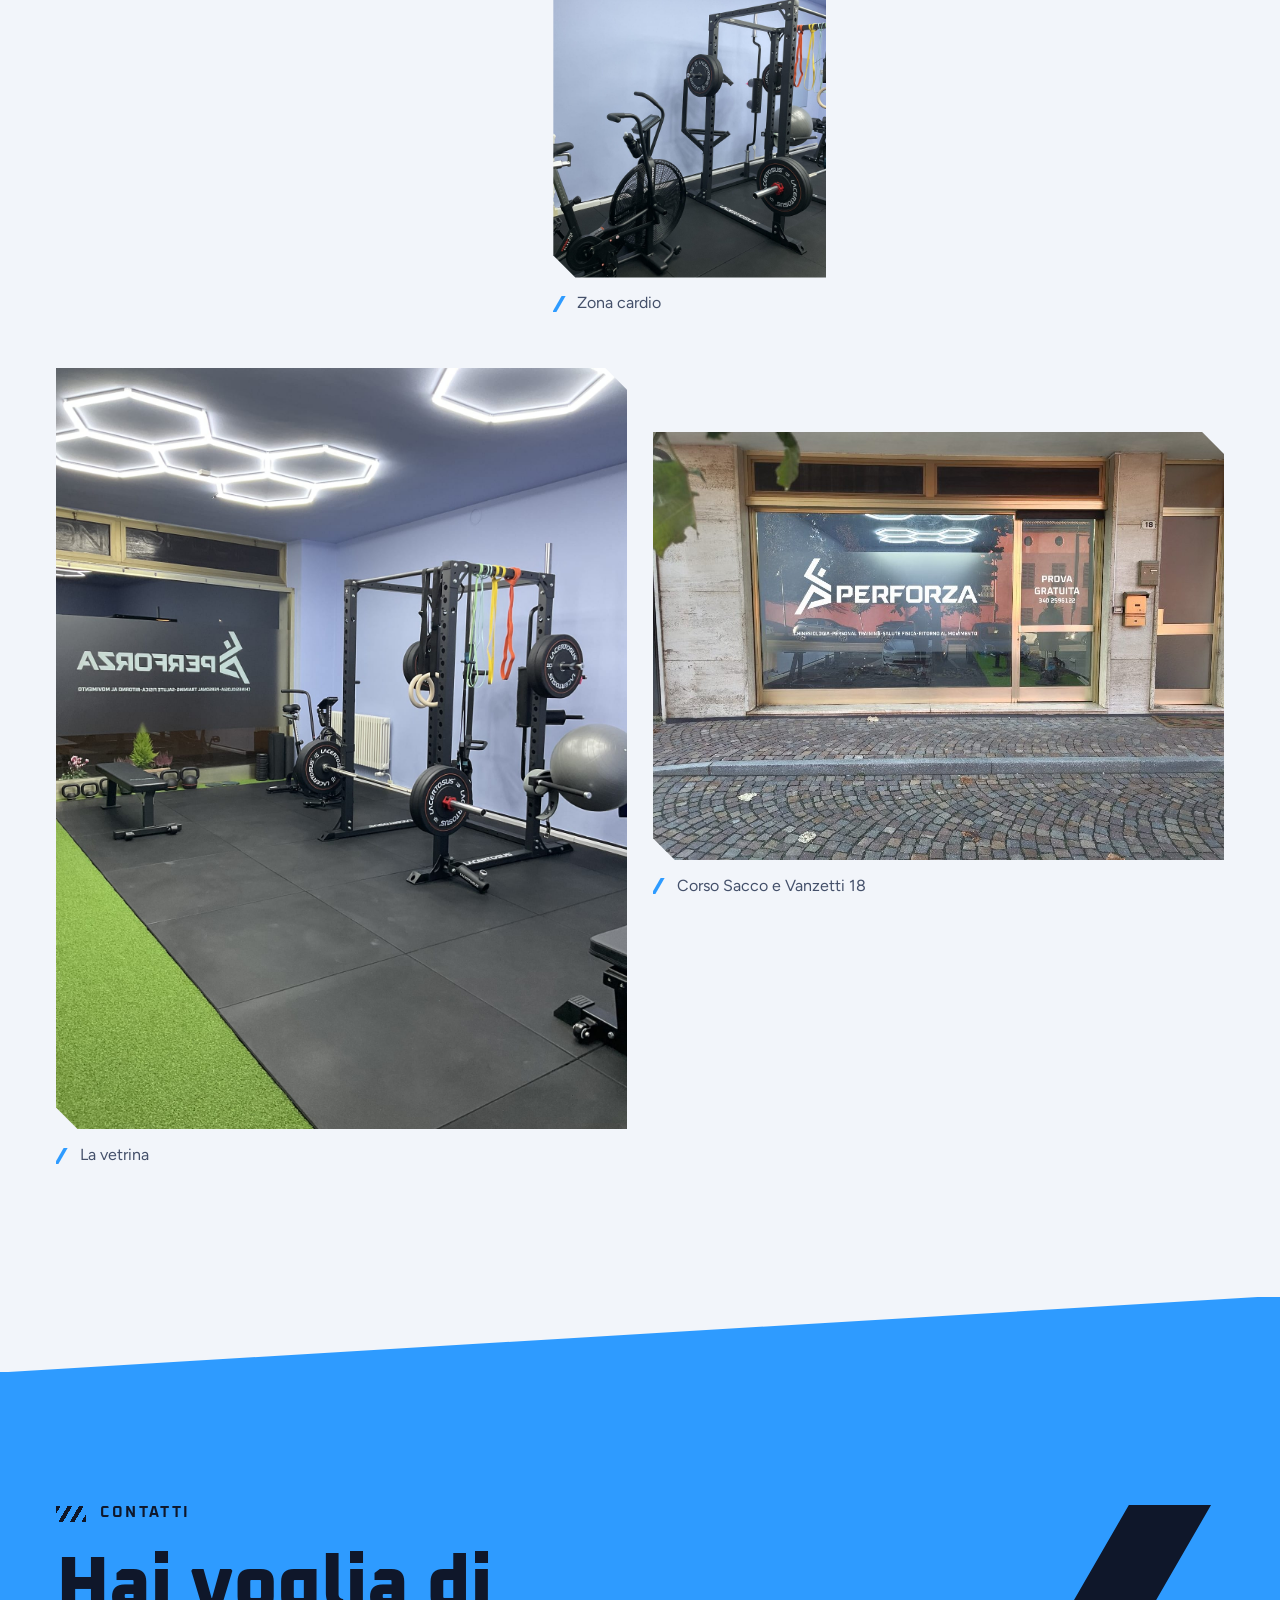
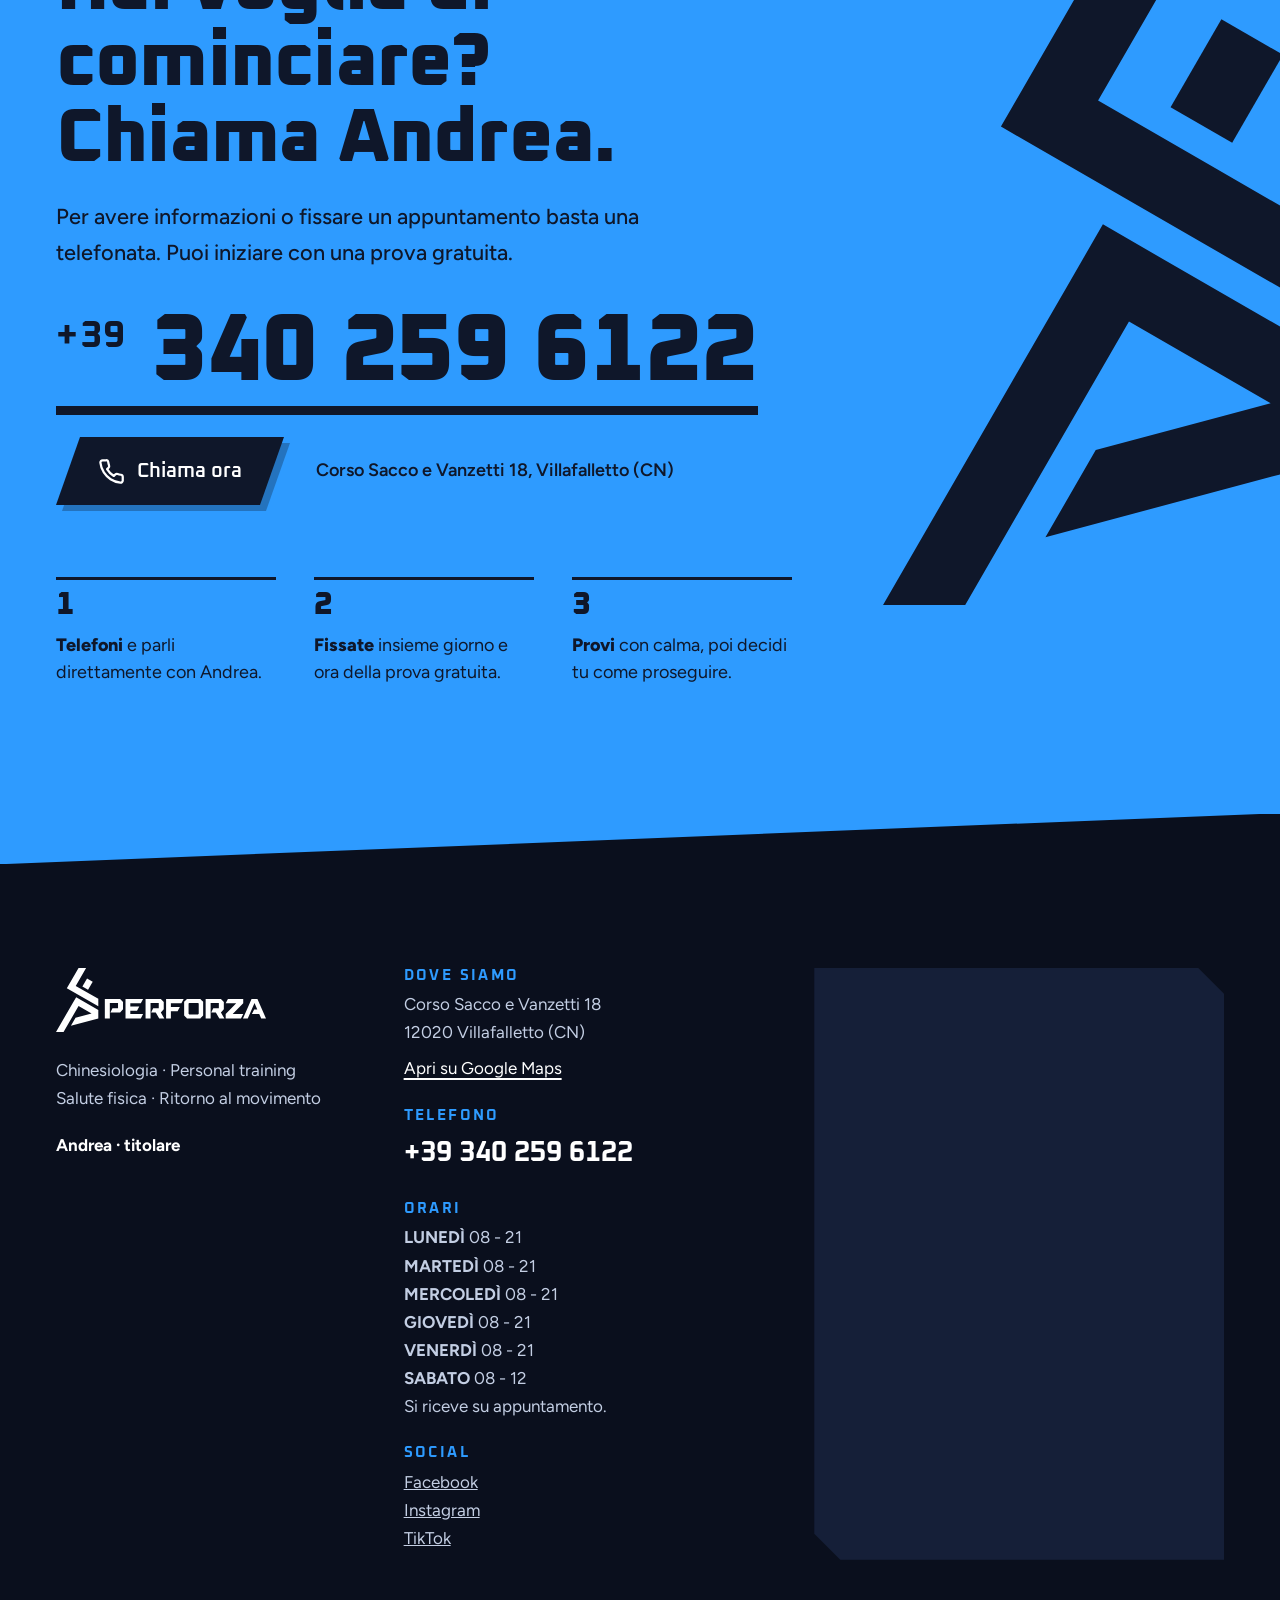
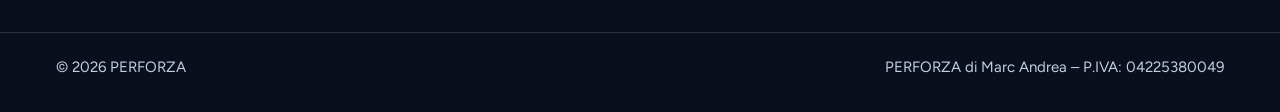
==== commit 4a52482c: "Claude Update Index" ====
--- a/perforza-website/index.html
+++ b/perforza-website/index.html
@@ -259,7 +259,7 @@
             <button class="g-btn" type="button" data-type="image"
                     data-src="assets/images/locale.jpeg"
                     data-caption="L'interno dello studio PERFORZA">
-              <img src="assets/images/locale.jpeg" alt="Interno dello studio: rack, bike ad aria, logo sulla parete e luci a soffitto" width="1030" height="772" loading="lazy">
+              <img src="assets/images/locale.jpeg" alt="Interno dello studio: rack, bike ad aria, logo sulla parete e luci a soffitto" width="1512" height="2016" loading="lazy">
               <span class="g-btn__label">Ingrandisci</span>
             </button>
             <p class="g-caption">L'interno dello studio</p>
@@ -269,7 +269,7 @@
             <button class="g-btn" type="button" data-type="image"
                     data-src="assets/images/pesi.jpeg"
                     data-caption="Il rack con bilanciere e dischi">
-              <img src="assets/images/pesi.jpeg" alt="Il rack con un bilanciere carico di dischi" width="350" height="557" loading="lazy">
+              <img src="assets/images/pesi.jpeg" alt="Il rack con un bilanciere carico di dischi" width="1512" height="2016" loading="lazy">
               <span class="g-btn__label">Ingrandisci</span>
             </button>
             <p class="g-caption">Attrezzatura professionale</p>
@@ -289,7 +289,7 @@
             <button class="g-btn" type="button" data-type="image"
                     data-src="assets/images/cardio e pesi.jpeg"
                     data-caption="La bike ad aria accanto al rack">
-              <img src="assets/images/cardio e pesi.jpeg" alt="La bike ad aria accanto al rack, sul pavimento in gomma" width="330" height="360" loading="lazy">
+              <img src="assets/images/cardio e pesi.jpeg" alt="La bike ad aria accanto al rack, sul pavimento in gomma" width="1512" height="2016" loading="lazy">
               <span class="g-btn__label">Ingrandisci</span>
             </button>
             <p class="g-caption">Zona cardio</p>
@@ -299,13 +299,13 @@
             <button class="g-btn" type="button" data-type="image"
                     data-src="assets/images/locale vetrina dentro.jpeg"
                     data-caption="La vetrina con il logo PERFORZA">
-              <img src="assets/images/locale vetrina dentro.jpeg" alt="Il logo PERFORZA sulla vetrina, con le scritte Chinesiologia, Personal training, Salute fisica, Ritorno al movimento" width="650" height="365" loading="lazy">
+              <img src="assets/images/locale vetrina dentro.jpeg" alt="Il logo PERFORZA sulla vetrina, con le scritte Chinesiologia, Personal training, Salute fisica, Ritorno al movimento" width="1512" height="2016" loading="lazy">
               <span class="g-btn__label">Ingrandisci</span>
             </button>
             <p class="g-caption">La vetrina</p>
           </li>
 
-          <li class="g-item g-item--6 reveal-img" style="--delay:.1s">
+          <li class="g-item g-item--6 g-item--wide reveal-img" style="--delay:.1s">
             <button class="g-btn" type="button" data-type="image"
                     data-src="assets/images/esterno-vetrina.jpg"
                     data-caption="L'ingresso in Corso Sacco e Vanzetti 18, Villafalletto">
